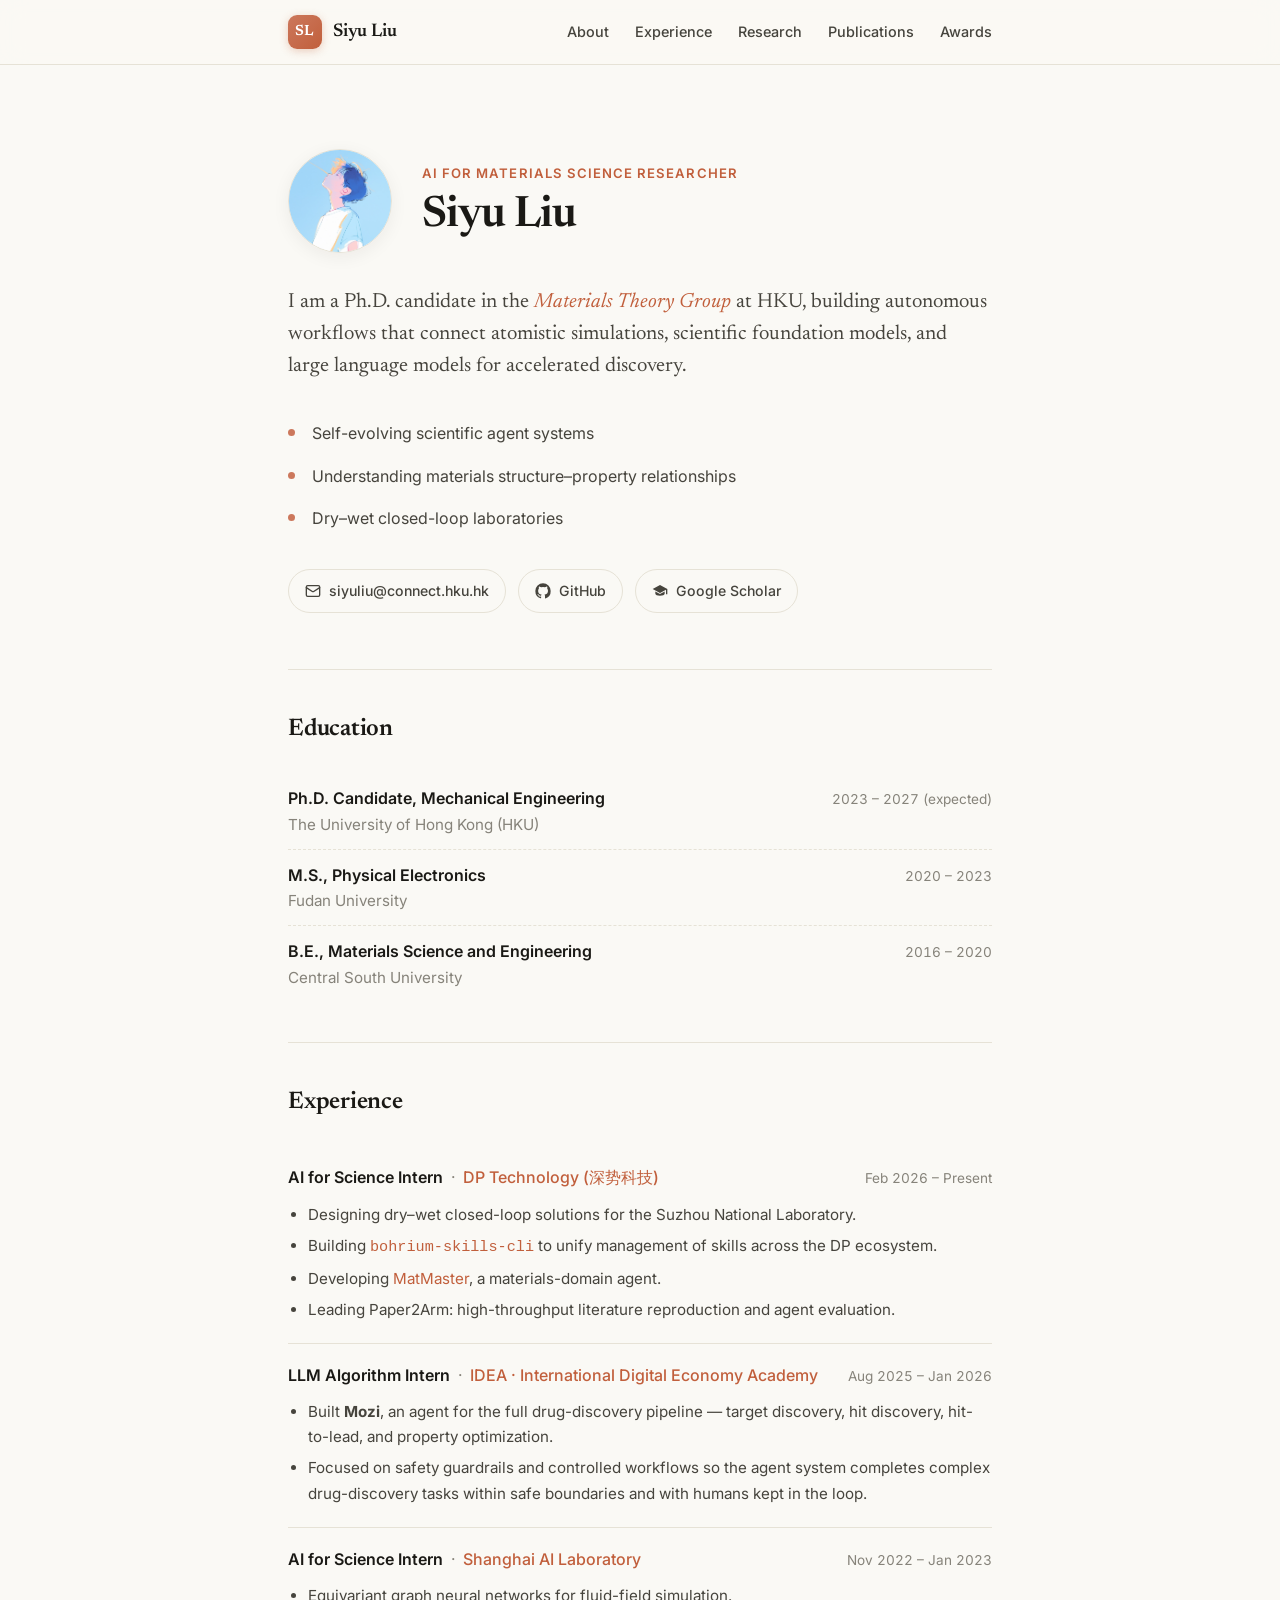
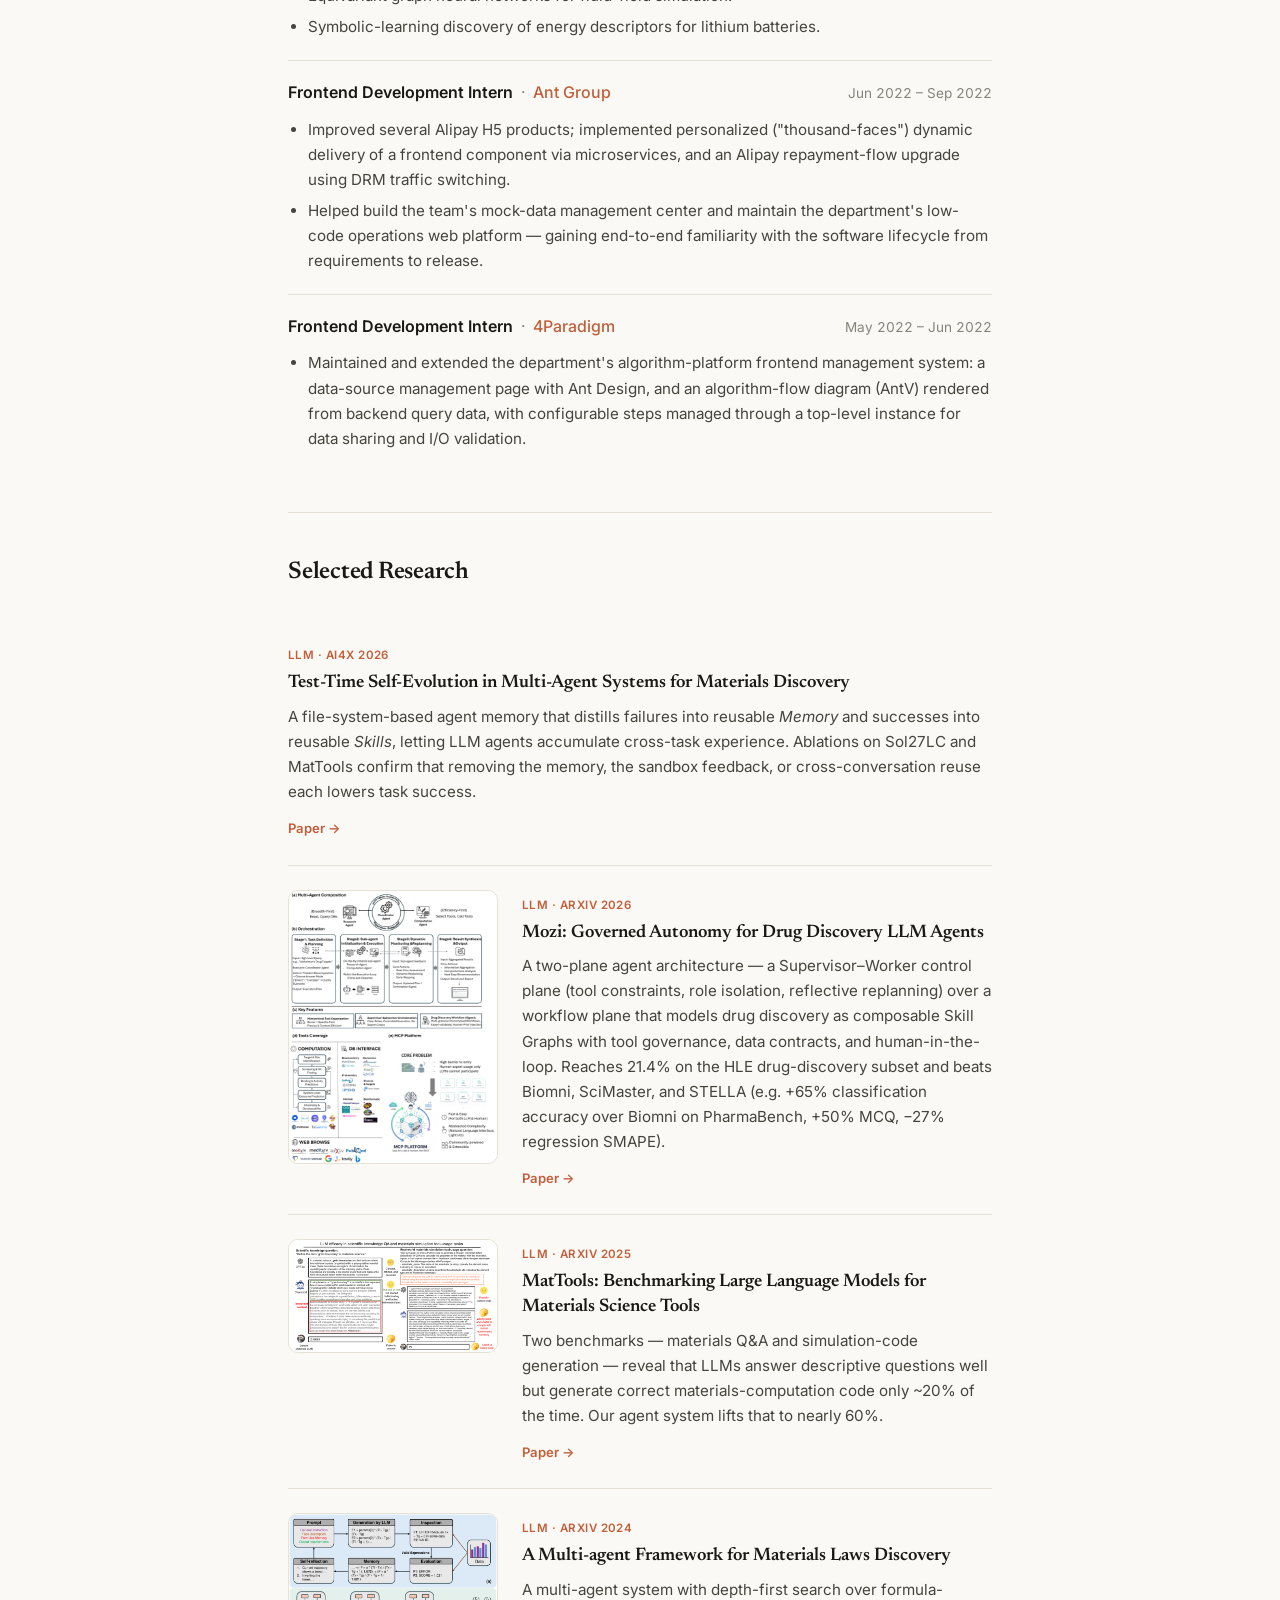
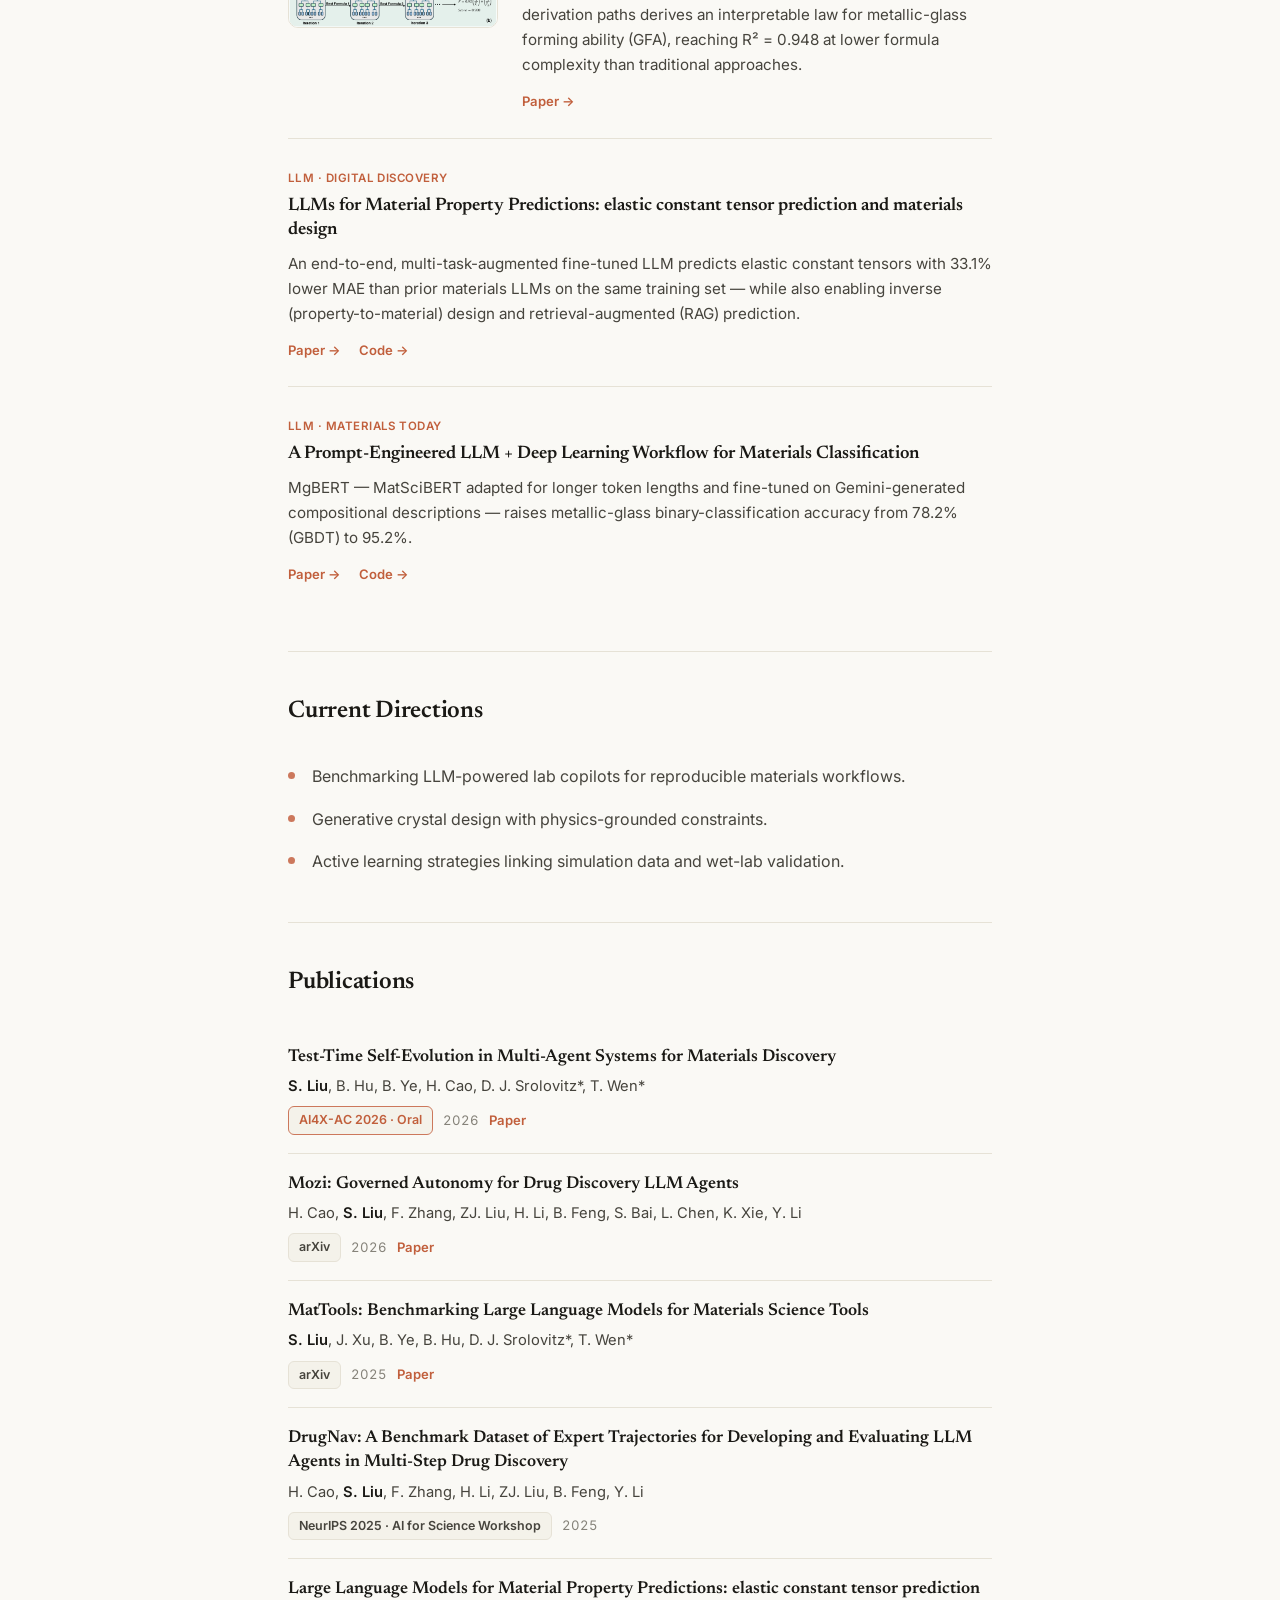
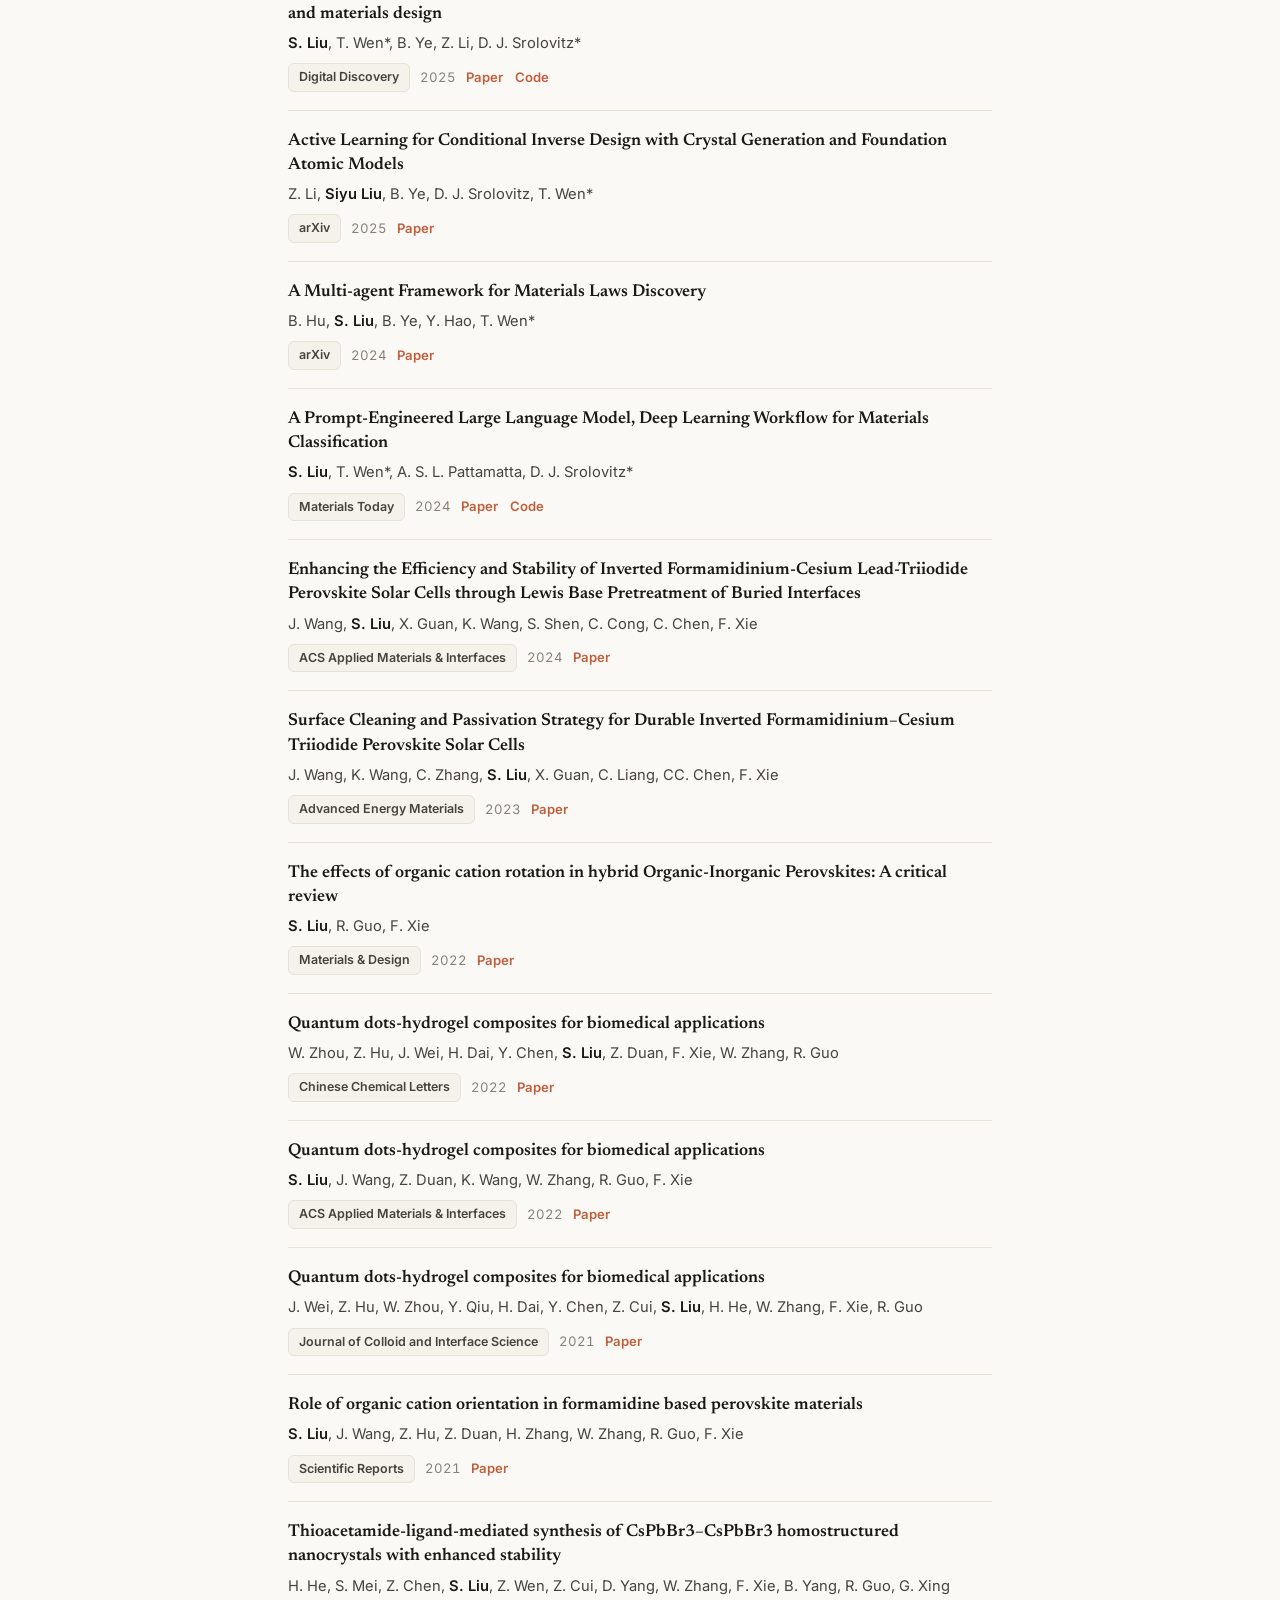
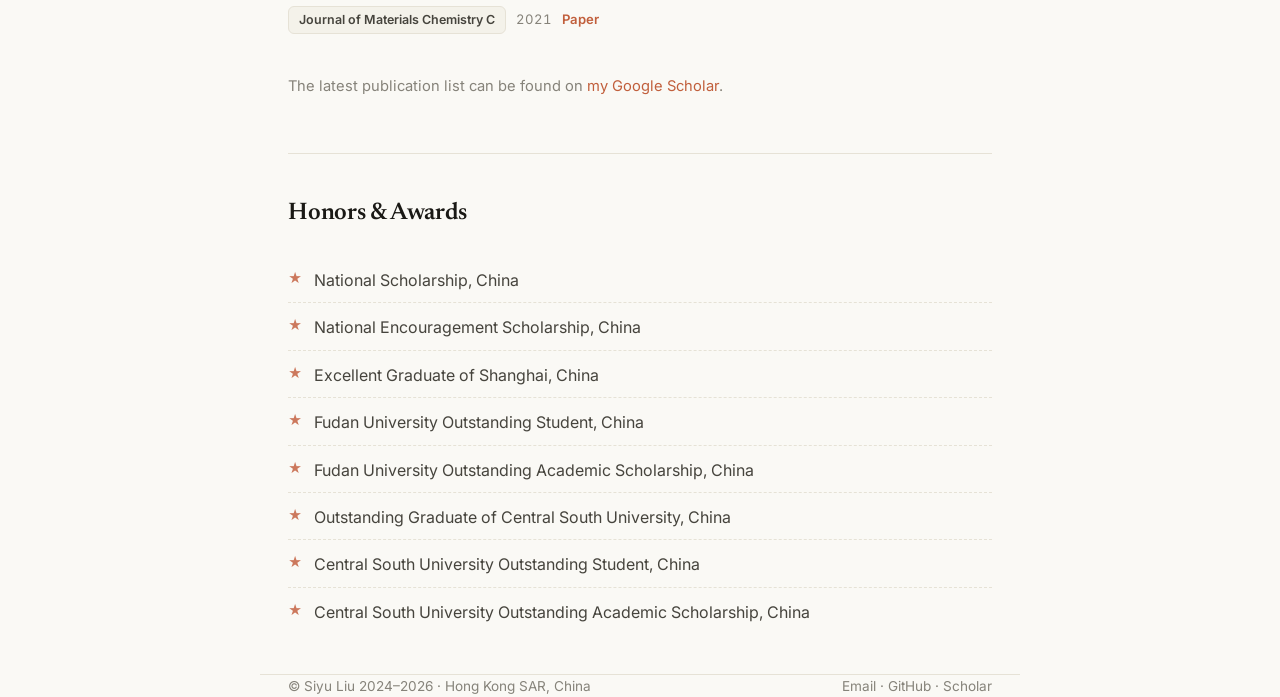
==== index.html @ d0e9bb4a "Replace nav wordmark with SL monogram logo Co-Authored-By: Claude Opus 4.8 <noreply@anthropic.com>" ====
<!DOCTYPE html>
<html lang="en">
<head>
  <meta charset="UTF-8" />
  <meta name="viewport" content="width=device-width, initial-scale=1.0" />
  <title>Siyu Liu · Computational Materials Science</title>
  <meta name="description" content="Siyu Liu — Ph.D. candidate in the Materials Theory Group at HKU, building autonomous workflows that connect atomistic simulations, scientific foundation models, and large language models for accelerated materials discovery." />
  <link rel="icon" href="static/assets/favicon.ico" />
  <link rel="preconnect" href="https://fonts.googleapis.com" />
  <link rel="preconnect" href="https://fonts.gstatic.com" crossorigin />
  <link href="https://fonts.googleapis.com/css2?family=Newsreader:ital,opsz,wght@0,6..72,400;0,6..72,500;0,6..72,600;1,6..72,400&family=Inter:wght@400;500;600&display=swap" rel="stylesheet" />
  <style>
    :root {
      --bg: #faf9f5;
      --surface: #f4f2ea;
      --border: #e6e2d6;
      --ink: #1a1915;
      --ink-soft: #46443d;
      --muted: #86837a;
      --accent: #c15f3c;
      --accent-soft: #cc785c;
      --serif: "Newsreader", Georgia, "Times New Roman", serif;
      --sans: "Inter", -apple-system, BlinkMacSystemFont, "Segoe UI", Roboto, sans-serif;
    }

    * { box-sizing: border-box; }

    html { scroll-behavior: smooth; }

    body {
      margin: 0;
      background: var(--bg);
      color: var(--ink);
      font-family: var(--sans);
      font-size: 16px;
      line-height: 1.65;
      -webkit-font-smoothing: antialiased;
      text-rendering: optimizeLegibility;
    }

    a { color: var(--accent); text-decoration: none; }
    a:hover { color: var(--accent-soft); }

    .wrap { max-width: 760px; margin: 0 auto; padding: 0 28px; }

    /* ---------- Nav ---------- */
    header.nav {
      position: sticky;
      top: 0;
      z-index: 20;
      background: rgba(250, 249, 245, 0.82);
      backdrop-filter: saturate(180%) blur(12px);
      border-bottom: 1px solid var(--border);
    }
    .nav-inner {
      max-width: 760px;
      margin: 0 auto;
      padding: 15px 28px;
      display: flex;
      align-items: center;
      justify-content: space-between;
    }
    .brand {
      display: inline-flex;
      align-items: center;
      gap: 11px;
      font-family: var(--serif);
      font-size: 1.15rem;
      font-weight: 600;
      letter-spacing: -0.01em;
      color: var(--ink);
    }
    .brand-mark {
      display: inline-flex;
      align-items: center;
      justify-content: center;
      width: 34px;
      height: 34px;
      border-radius: 9px;
      background: linear-gradient(135deg, var(--accent-soft), var(--accent));
      color: #fff;
      font-size: 0.92rem;
      font-weight: 600;
      letter-spacing: 0.03em;
      box-shadow: 0 2px 9px rgba(193, 95, 60, 0.30);
      transition: transform 0.18s ease, box-shadow 0.18s ease;
    }
    .brand:hover { color: var(--ink); }
    .brand:hover .brand-mark {
      transform: translateY(-1px) rotate(-3deg);
      box-shadow: 0 4px 14px rgba(193, 95, 60, 0.38);
    }
    .brand-name { transition: color 0.15s ease; }
    .brand:hover .brand-name { color: var(--accent); }
    .nav-links { display: flex; gap: 26px; }
    .nav-links a {
      color: var(--ink-soft);
      font-size: 0.9rem;
      font-weight: 500;
      transition: color 0.15s ease;
    }
    .nav-links a:hover { color: var(--accent); }

    /* ---------- Hero ---------- */
    .hero { padding: 84px 0 56px; }
    .hero-top {
      display: flex;
      align-items: center;
      gap: 30px;
      margin-bottom: 34px;
    }
    .avatar {
      width: 104px;
      height: 104px;
      border-radius: 50%;
      object-fit: cover;
      flex-shrink: 0;
      border: 1px solid var(--border);
      box-shadow: 0 4px 18px rgba(26, 25, 21, 0.06);
    }
    .eyebrow {
      color: var(--accent);
      font-size: 0.82rem;
      font-weight: 600;
      letter-spacing: 0.08em;
      text-transform: uppercase;
      margin: 0 0 8px;
    }
    .hero h1 {
      font-family: var(--serif);
      font-weight: 600;
      font-size: 2.7rem;
      line-height: 1.08;
      letter-spacing: -0.02em;
      margin: 0;
      color: var(--ink);
    }
    .lede {
      font-family: var(--serif);
      font-size: 1.28rem;
      line-height: 1.55;
      color: var(--ink-soft);
      margin: 0 0 30px;
    }
    .lede em { color: var(--accent); font-style: italic; }

    .links { display: flex; flex-wrap: wrap; gap: 12px; }
    .pill {
      display: inline-flex;
      align-items: center;
      gap: 8px;
      padding: 9px 16px;
      border: 1px solid var(--border);
      border-radius: 999px;
      background: var(--bg);
      color: var(--ink-soft);
      font-size: 0.88rem;
      font-weight: 500;
      transition: all 0.15s ease;
    }
    .pill:hover {
      border-color: var(--accent-soft);
      color: var(--accent);
      background: var(--surface);
    }
    .pill svg { width: 16px; height: 16px; }

    /* ---------- Sections ---------- */
    section { padding: 40px 0; border-top: 1px solid var(--border); }
    .section-title {
      font-family: var(--serif);
      font-size: 1.5rem;
      font-weight: 600;
      letter-spacing: -0.01em;
      margin: 0 0 24px;
      color: var(--ink);
    }

    /* Education */
    .edu-item {
      display: flex;
      justify-content: space-between;
      align-items: baseline;
      gap: 18px;
      padding: 12px 0;
    }
    .edu-item + .edu-item { border-top: 1px dashed var(--border); }
    .edu-degree { font-weight: 600; color: var(--ink); }
    .edu-detail { color: var(--muted); font-size: 0.95rem; }
    .edu-year {
      color: var(--muted);
      font-size: 0.85rem;
      font-variant-numeric: tabular-nums;
      white-space: nowrap;
    }

    /* Research list */
    .research-list { list-style: none; margin: 0; padding: 0; }
    .research-list li {
      position: relative;
      padding: 8px 0 8px 24px;
      color: var(--ink-soft);
    }
    .research-list li::before {
      content: "";
      position: absolute;
      left: 0;
      top: 17px;
      width: 7px;
      height: 7px;
      border-radius: 50%;
      background: var(--accent-soft);
    }

    /* Experience */
    .exp-item { padding: 18px 0; }
    .exp-item + .exp-item { border-top: 1px solid var(--border); }
    .exp-head {
      display: flex;
      justify-content: space-between;
      align-items: baseline;
      gap: 16px;
      margin-bottom: 8px;
    }
    .exp-role { font-weight: 600; color: var(--ink); }
    .exp-org { color: var(--accent); font-weight: 500; }
    .exp-org::before { content: "·"; margin: 0 8px; color: var(--muted); font-weight: 400; }
    .exp-year {
      color: var(--muted);
      font-size: 0.85rem;
      white-space: nowrap;
      font-variant-numeric: tabular-nums;
    }
    .exp-points { margin: 0; padding-left: 20px; color: var(--ink-soft); font-size: 0.95rem; }
    .exp-points li { padding: 3px 0; }

    /* Selected Research (highlight cards) */
    .hl { display: flex; gap: 24px; padding: 24px 0; align-items: flex-start; }
    .hl + .hl { border-top: 1px solid var(--border); }
    .hl-fig {
      flex: 0 0 210px;
      display: block;
      border: 1px solid var(--border);
      border-radius: 10px;
      overflow: hidden;
      background: #fff;
      transition: border-color 0.15s ease, box-shadow 0.15s ease;
    }
    .hl-fig:hover { border-color: var(--accent-soft); box-shadow: 0 6px 20px rgba(26,25,21,0.08); }
    .hl-fig img { width: 100%; display: block; }
    .hl-body { flex: 1; min-width: 0; }
    .hl-tag {
      display: inline-block;
      font-size: 0.72rem;
      font-weight: 600;
      letter-spacing: 0.04em;
      text-transform: uppercase;
      color: var(--accent);
      margin-bottom: 6px;
    }
    .hl-title {
      font-family: var(--serif);
      font-size: 1.14rem;
      font-weight: 600;
      line-height: 1.35;
      color: var(--ink);
      margin: 0 0 8px;
    }
    .hl-summary { margin: 0 0 10px; color: var(--ink-soft); font-size: 0.95rem; }
    .hl-links a { font-size: 0.82rem; font-weight: 600; margin-right: 14px; }

    /* Publications */
    .pub { padding: 18px 0; }
    .pub + .pub { border-top: 1px solid var(--border); }
    .pub-title {
      font-family: var(--serif);
      font-size: 1.08rem;
      font-weight: 600;
      line-height: 1.4;
      color: var(--ink);
      margin: 0 0 5px;
    }
    .pub-authors { font-size: 0.92rem; color: var(--ink-soft); margin: 0 0 8px; }
    .pub-authors .me { color: var(--ink); font-weight: 600; }
    .pub-meta { display: flex; flex-wrap: wrap; align-items: center; gap: 10px; }
    .venue {
      display: inline-block;
      padding: 3px 10px;
      border-radius: 6px;
      background: var(--surface);
      border: 1px solid var(--border);
      font-size: 0.78rem;
      font-weight: 600;
      color: var(--ink-soft);
    }
    .venue.oral { color: var(--accent); border-color: var(--accent-soft); }
    .pub-year { color: var(--muted); font-size: 0.82rem; font-variant-numeric: tabular-nums; }
    .pub-links { display: inline-flex; gap: 12px; }
    .pub-links a { font-size: 0.82rem; font-weight: 600; }

    /* Awards */
    .awards { list-style: none; margin: 0; padding: 0; display: grid; gap: 2px; }
    .awards li {
      position: relative;
      padding: 9px 0 9px 26px;
      color: var(--ink-soft);
      border-bottom: 1px dashed var(--border);
    }
    .awards li:last-child { border-bottom: none; }
    .awards li::before {
      content: "★";
      position: absolute;
      left: 0;
      top: 9px;
      color: var(--accent-soft);
      font-size: 0.85rem;
    }

    /* Footer */
    footer {
      border-top: 1px solid var(--border);
      padding: 32px 0 48px;
      color: var(--muted);
      font-size: 0.85rem;
      display: flex;
      flex-wrap: wrap;
      gap: 10px 18px;
      justify-content: space-between;
      align-items: center;
    }
    footer a { color: var(--muted); }
    footer a:hover { color: var(--accent); }

    @media (max-width: 560px) {
      .nav-links { gap: 15px; }
      .nav-links a:nth-child(n+4) { display: none; }
      .hero { padding: 56px 0 40px; }
      .hero-top { flex-direction: column; align-items: flex-start; gap: 20px; }
      .hero h1 { font-size: 2.1rem; }
      .lede { font-size: 1.12rem; }
      .edu-item { flex-direction: column; gap: 2px; }
      .exp-head { flex-direction: column; gap: 2px; }
      .exp-org::before { display: none; }
      .exp-org { margin-left: 0; }
      .hl { flex-direction: column; gap: 16px; }
      .hl-fig { flex-basis: auto; width: 100%; }
    }
  </style>
</head>
<body>
  <header class="nav">
    <div class="nav-inner">
      <a class="brand" href="#about" aria-label="Siyu Liu — home">
        <span class="brand-mark">SL</span>
        <span class="brand-name">Siyu Liu</span>
      </a>
      <nav class="nav-links">
        <a href="#about">About</a>
        <a href="#experience">Experience</a>
        <a href="#research">Research</a>
        <a href="#publications">Publications</a>
        <a href="#awards">Awards</a>
      </nav>
    </div>
  </header>

  <main class="wrap">
    <!-- Hero -->
    <section class="hero" id="about" style="border-top:none;">
      <div class="hero-top">
        <img class="avatar" src="static/assets/img/photo.jpeg" alt="Siyu Liu" />
        <div>
          <p class="eyebrow">AI for Materials Science Researcher</p>
          <h1>Siyu&nbsp;Liu</h1>
        </div>
      </div>
      <p class="lede">
        I am a Ph.D. candidate in the <em>Materials Theory Group</em> at HKU, building
        autonomous workflows that connect atomistic simulations, scientific foundation
        models, and large language models for accelerated discovery.
      </p>
      <ul class="research-list" style="margin: 0 0 30px;">
        <li>Self-evolving scientific agent systems</li>
        <li>Understanding materials structure–property relationships</li>
        <li>Dry–wet closed-loop laboratories</li>
      </ul>
      <div class="links">
        <a class="pill js-email" href="#" data-user="siyuliu" data-domain="connect.hku.hk">
          <svg viewBox="0 0 24 24" fill="none" stroke="currentColor" stroke-width="2" stroke-linecap="round" stroke-linejoin="round"><rect x="2" y="4" width="20" height="16" rx="2"/><path d="m22 7-8.97 5.7a1.94 1.94 0 0 1-2.06 0L2 7"/></svg>
          <span class="email-text">siyuliu <span aria-hidden="true">[at]</span> connect.hku.hk</span>
        </a>
        <a class="pill" href="https://github.com/Grenzlinie" target="_blank" rel="noopener">
          <svg viewBox="0 0 24 24" fill="currentColor"><path d="M12 .5A11.5 11.5 0 0 0 .5 12a11.5 11.5 0 0 0 7.86 10.92c.58.1.79-.25.79-.56v-2c-3.2.7-3.88-1.37-3.88-1.37-.53-1.34-1.3-1.7-1.3-1.7-1.06-.72.08-.7.08-.7 1.17.08 1.79 1.2 1.79 1.2 1.04 1.79 2.73 1.27 3.4.97.1-.76.41-1.28.74-1.57-2.56-.29-5.26-1.28-5.26-5.7 0-1.26.45-2.29 1.19-3.1-.12-.29-.52-1.46.11-3.05 0 0 .97-.31 3.18 1.18a11 11 0 0 1 5.8 0c2.2-1.49 3.17-1.18 3.17-1.18.63 1.59.23 2.76.11 3.05.74.81 1.19 1.84 1.19 3.1 0 4.43-2.7 5.4-5.28 5.69.42.36.8 1.08.8 2.18v3.24c0 .31.21.67.8.56A11.5 11.5 0 0 0 23.5 12 11.5 11.5 0 0 0 12 .5Z"/></svg>
          GitHub
        </a>
        <a class="pill" href="https://scholar.google.com/citations?hl=zh-CN&user=cCE-lrEAAAAJ&view_op=list_works&sortby=pubdate" target="_blank" rel="noopener">
          <svg viewBox="0 0 24 24" fill="currentColor"><path d="M12 3 1 9l11 6 9-4.91V17h2V9L12 3Zm0 13.5L5 12.7v3.3c0 1.66 3.13 3 7 3s7-1.34 7-3v-3.3l-7 3.8Z"/></svg>
          Google Scholar
        </a>
      </div>
    </section>

    <!-- Education -->
    <section id="education">
      <h2 class="section-title">Education</h2>
      <div class="edu-item">
        <div>
          <div class="edu-degree">Ph.D. Candidate, Mechanical Engineering</div>
          <div class="edu-detail">The University of Hong Kong (HKU)</div>
        </div>
        <div class="edu-year">2023 – 2027 (expected)</div>
      </div>
      <div class="edu-item">
        <div>
          <div class="edu-degree">M.S., Physical Electronics</div>
          <div class="edu-detail">Fudan University</div>
        </div>
        <div class="edu-year">2020 – 2023</div>
      </div>
      <div class="edu-item">
        <div>
          <div class="edu-degree">B.E., Materials Science and Engineering</div>
          <div class="edu-detail">Central South University</div>
        </div>
        <div class="edu-year">2016 – 2020</div>
      </div>
    </section>

    <!-- Experience -->
    <section id="experience">
      <h2 class="section-title">Experience</h2>

      <div class="exp-item">
        <div class="exp-head">
          <div><span class="exp-role">AI for Science Intern</span><span class="exp-org">DP Technology (深势科技)</span></div>
          <span class="exp-year">Feb 2026 – Present</span>
        </div>
        <ul class="exp-points">
          <li>Designing dry–wet closed-loop solutions for the Suzhou National Laboratory.</li>
          <li>Building <a href="https://github.com/dptech-corp/bohrium-skills" target="_blank" rel="noopener"><code>bohrium-skills-cli</code></a> to unify management of skills across the DP ecosystem.</li>
          <li>Developing <a href="https://matmaster.bohrium.com/" target="_blank" rel="noopener">MatMaster</a>, a materials-domain agent.</li>
          <li>Leading Paper2Arm: high-throughput literature reproduction and agent evaluation.</li>
        </ul>
      </div>

      <div class="exp-item">
        <div class="exp-head">
          <div><span class="exp-role">LLM Algorithm Intern</span><span class="exp-org">IDEA · International Digital Economy Academy</span></div>
          <span class="exp-year">Aug 2025 – Jan 2026</span>
        </div>
        <ul class="exp-points">
          <li>Built <strong>Mozi</strong>, an agent for the full drug-discovery pipeline — target discovery, hit discovery, hit-to-lead, and property optimization.</li>
          <li>Focused on safety guardrails and controlled workflows so the agent system completes complex drug-discovery tasks within safe boundaries and with humans kept in the loop.</li>
        </ul>
      </div>

      <div class="exp-item">
        <div class="exp-head">
          <div><span class="exp-role">AI for Science Intern</span><span class="exp-org">Shanghai AI Laboratory</span></div>
          <span class="exp-year">Nov 2022 – Jan 2023</span>
        </div>
        <ul class="exp-points">
          <li>Equivariant graph neural networks for fluid-field simulation.</li>
          <li>Symbolic-learning discovery of energy descriptors for lithium batteries.</li>
        </ul>
      </div>

      <div class="exp-item">
        <div class="exp-head">
          <div><span class="exp-role">Frontend Development Intern</span><span class="exp-org">Ant Group</span></div>
          <span class="exp-year">Jun 2022 – Sep 2022</span>
        </div>
        <ul class="exp-points">
          <li>Improved several Alipay H5 products; implemented personalized ("thousand-faces") dynamic delivery of a frontend component via microservices, and an Alipay repayment-flow upgrade using DRM traffic switching.</li>
          <li>Helped build the team's mock-data management center and maintain the department's low-code operations web platform — gaining end-to-end familiarity with the software lifecycle from requirements to release.</li>
        </ul>
      </div>

      <div class="exp-item">
        <div class="exp-head">
          <div><span class="exp-role">Frontend Development Intern</span><span class="exp-org">4Paradigm</span></div>
          <span class="exp-year">May 2022 – Jun 2022</span>
        </div>
        <ul class="exp-points">
          <li>Maintained and extended the department's algorithm-platform frontend management system: a data-source management page with Ant Design, and an algorithm-flow diagram (AntV) rendered from backend query data, with configurable steps managed through a top-level instance for data sharing and I/O validation.</li>
        </ul>
      </div>
    </section>

    <!-- Selected Research -->
    <section id="research">
      <h2 class="section-title">Selected Research</h2>

      <article class="hl">
        <div class="hl-body">
          <span class="hl-tag">LLM · AI4X 2026</span>
          <h3 class="hl-title">Test-Time Self-Evolution in Multi-Agent Systems for Materials Discovery</h3>
          <p class="hl-summary">A file-system-based agent memory that distills failures into reusable <em>Memory</em> and successes into reusable <em>Skills</em>, letting LLM agents accumulate cross-task experience. Ablations on Sol27LC and MatTools confirm that removing the memory, the sandbox feedback, or cross-conversation reuse each lowers task success.</p>
          <div class="hl-links"><a href="https://openreview.net/forum?id=qqT5zb5dnq" target="_blank" rel="noopener">Paper →</a></div>
        </div>
      </article>

      <article class="hl">
        <a class="hl-fig" href="https://arxiv.org/abs/2603.03655" target="_blank" rel="noopener">
          <img src="static/assets/img/papers/mozi.png" alt="Mozi architecture figure" loading="lazy" />
        </a>
        <div class="hl-body">
          <span class="hl-tag">LLM · arXiv 2026</span>
          <h3 class="hl-title">Mozi: Governed Autonomy for Drug Discovery LLM Agents</h3>
          <p class="hl-summary">A two-plane agent architecture — a Supervisor–Worker control plane (tool constraints, role isolation, reflective replanning) over a workflow plane that models drug discovery as composable Skill Graphs with tool governance, data contracts, and human-in-the-loop. Reaches 21.4% on the HLE drug-discovery subset and beats Biomni, SciMaster, and STELLA (e.g. +65% classification accuracy over Biomni on PharmaBench, +50% MCQ, −27% regression SMAPE).</p>
          <div class="hl-links"><a href="https://arxiv.org/abs/2603.03655" target="_blank" rel="noopener">Paper →</a></div>
        </div>
      </article>

      <article class="hl">
        <a class="hl-fig" href="https://arxiv.org/abs/2505.10852v1" target="_blank" rel="noopener">
          <img src="static/assets/img/papers/mattools.png" alt="MatTools benchmark overview figure" loading="lazy" />
        </a>
        <div class="hl-body">
          <span class="hl-tag">LLM · arXiv 2025</span>
          <h3 class="hl-title">MatTools: Benchmarking Large Language Models for Materials Science Tools</h3>
          <p class="hl-summary">Two benchmarks — materials Q&amp;A and simulation-code generation — reveal that LLMs answer descriptive questions well but generate correct materials-computation code only ~20% of the time. Our agent system lifts that to nearly 60%.</p>
          <div class="hl-links"><a href="https://arxiv.org/abs/2505.10852v1" target="_blank" rel="noopener">Paper →</a></div>
        </div>
      </article>

      <article class="hl">
        <a class="hl-fig" href="https://arxiv.org/abs/2411.16416" target="_blank" rel="noopener">
          <img src="static/assets/img/papers/materials-laws.png" alt="Materials Laws Discovery framework figure" loading="lazy" />
        </a>
        <div class="hl-body">
          <span class="hl-tag">LLM · arXiv 2024</span>
          <h3 class="hl-title">A Multi-agent Framework for Materials Laws Discovery</h3>
          <p class="hl-summary">A multi-agent system with depth-first search over formula-derivation paths derives an interpretable law for metallic-glass forming ability (GFA), reaching R² = 0.948 at lower formula complexity than traditional approaches.</p>
          <div class="hl-links"><a href="https://arxiv.org/abs/2411.16416" target="_blank" rel="noopener">Paper →</a></div>
        </div>
      </article>

      <article class="hl">
        <div class="hl-body">
          <span class="hl-tag">LLM · Digital Discovery</span>
          <h3 class="hl-title">LLMs for Material Property Predictions: elastic constant tensor prediction and materials design</h3>
          <p class="hl-summary">An end-to-end, multi-task-augmented fine-tuned LLM predicts elastic constant tensors with 33.1% lower MAE than prior materials LLMs on the same training set — while also enabling inverse (property-to-material) design and retrieval-augmented (RAG) prediction.</p>
          <div class="hl-links">
            <a href="https://pubs.rsc.org/en/content/articlelanding/2025/dd/d5dd00061k" target="_blank" rel="noopener">Paper →</a>
            <a href="https://github.com/Grenzlinie/ElaTBot" target="_blank" rel="noopener">Code →</a>
          </div>
        </div>
      </article>

      <article class="hl">
        <div class="hl-body">
          <span class="hl-tag">LLM · Materials Today</span>
          <h3 class="hl-title">A Prompt-Engineered LLM + Deep Learning Workflow for Materials Classification</h3>
          <p class="hl-summary">MgBERT — MatSciBERT adapted for longer token lengths and fine-tuned on Gemini-generated compositional descriptions — raises metallic-glass binary-classification accuracy from 78.2% (GBDT) to 95.2%.</p>
          <div class="hl-links">
            <a href="https://www.sciencedirect.com/science/article/abs/pii/S1369702124002001" target="_blank" rel="noopener">Paper →</a>
            <a href="https://github.com/Grenzlinie/MgBERT_LLM_Classification_for_Materials_Science" target="_blank" rel="noopener">Code →</a>
          </div>
        </div>
      </article>
    </section>

    <!-- Current Directions -->
    <section id="directions">
      <h2 class="section-title">Current Directions</h2>
      <ul class="research-list">
        <li>Benchmarking LLM-powered lab copilots for reproducible materials workflows.</li>
        <li>Generative crystal design with physics-grounded constraints.</li>
        <li>Active learning strategies linking simulation data and wet-lab validation.</li>
      </ul>
    </section>

    <!-- Publications -->
    <section id="publications">
      <h2 class="section-title">Publications</h2>

      <div class="pub">
        <p class="pub-title">Test-Time Self-Evolution in Multi-Agent Systems for Materials Discovery</p>
        <p class="pub-authors"><span class="me">S. Liu</span>, B. Hu, B. Ye, H. Cao, D. J. Srolovitz*, T. Wen*</p>
        <div class="pub-meta">
          <span class="venue oral">AI4X-AC 2026 · Oral</span>
          <span class="pub-year">2026</span>
          <span class="pub-links"><a href="https://openreview.net/forum?id=qqT5zb5dnq" target="_blank" rel="noopener">Paper</a></span>
        </div>
      </div>

      <div class="pub">
        <p class="pub-title">Mozi: Governed Autonomy for Drug Discovery LLM Agents</p>
        <p class="pub-authors">H. Cao, <span class="me">S. Liu</span>, F. Zhang, ZJ. Liu, H. Li, B. Feng, S. Bai, L. Chen, K. Xie, Y. Li</p>
        <div class="pub-meta">
          <span class="venue">arXiv</span>
          <span class="pub-year">2026</span>
          <span class="pub-links"><a href="https://arxiv.org/abs/2603.03655" target="_blank" rel="noopener">Paper</a></span>
        </div>
      </div>

      <div class="pub">
        <p class="pub-title">MatTools: Benchmarking Large Language Models for Materials Science Tools</p>
        <p class="pub-authors"><span class="me">S. Liu</span>, J. Xu, B. Ye, B. Hu, D. J. Srolovitz*, T. Wen*</p>
        <div class="pub-meta">
          <span class="venue">arXiv</span>
          <span class="pub-year">2025</span>
          <span class="pub-links"><a href="https://arxiv.org/abs/2505.10852v1" target="_blank" rel="noopener">Paper</a></span>
        </div>
      </div>

      <div class="pub">
        <p class="pub-title">DrugNav: A Benchmark Dataset of Expert Trajectories for Developing and Evaluating LLM Agents in Multi-Step Drug Discovery</p>
        <p class="pub-authors">H. Cao, <span class="me">S. Liu</span>, F. Zhang, H. Li, ZJ. Liu, B. Feng, Y. Li</p>
        <div class="pub-meta">
          <span class="venue">NeurIPS 2025 · AI for Science Workshop</span>
          <span class="pub-year">2025</span>
        </div>
      </div>

      <div class="pub">
        <p class="pub-title">Large Language Models for Material Property Predictions: elastic constant tensor prediction and materials design</p>
        <p class="pub-authors"><span class="me">S. Liu</span>, T. Wen*, B. Ye, Z. Li, D. J. Srolovitz*</p>
        <div class="pub-meta">
          <span class="venue">Digital Discovery</span>
          <span class="pub-year">2025</span>
          <span class="pub-links">
            <a href="https://pubs.rsc.org/en/content/articlelanding/2025/dd/d5dd00061k" target="_blank" rel="noopener">Paper</a>
            <a href="https://github.com/Grenzlinie/ElaTBot" target="_blank" rel="noopener">Code</a>
          </span>
        </div>
      </div>

      <div class="pub">
        <p class="pub-title">Active Learning for Conditional Inverse Design with Crystal Generation and Foundation Atomic Models</p>
        <p class="pub-authors">Z. Li, <span class="me">Siyu Liu</span>, B. Ye, D. J. Srolovitz, T. Wen*</p>
        <div class="pub-meta">
          <span class="venue">arXiv</span>
          <span class="pub-year">2025</span>
          <span class="pub-links"><a href="https://arxiv.org/abs/2502.16984" target="_blank" rel="noopener">Paper</a></span>
        </div>
      </div>

      <div class="pub">
        <p class="pub-title">A Multi-agent Framework for Materials Laws Discovery</p>
        <p class="pub-authors">B. Hu, <span class="me">S. Liu</span>, B. Ye, Y. Hao, T. Wen*</p>
        <div class="pub-meta">
          <span class="venue">arXiv</span>
          <span class="pub-year">2024</span>
          <span class="pub-links"><a href="https://arxiv.org/abs/2411.16416" target="_blank" rel="noopener">Paper</a></span>
        </div>
      </div>

      <div class="pub">
        <p class="pub-title">A Prompt-Engineered Large Language Model, Deep Learning Workflow for Materials Classification</p>
        <p class="pub-authors"><span class="me">S. Liu</span>, T. Wen*, A. S. L. Pattamatta, D. J. Srolovitz*</p>
        <div class="pub-meta">
          <span class="venue">Materials Today</span>
          <span class="pub-year">2024</span>
          <span class="pub-links">
            <a href="https://www.sciencedirect.com/science/article/abs/pii/S1369702124002001" target="_blank" rel="noopener">Paper</a>
            <a href="https://github.com/Grenzlinie/MgBERT_LLM_Classification_for_Materials_Science" target="_blank" rel="noopener">Code</a>
          </span>
        </div>
      </div>

      <div class="pub">
        <p class="pub-title">Enhancing the Efficiency and Stability of Inverted Formamidinium-Cesium Lead-Triiodide Perovskite Solar Cells through Lewis Base Pretreatment of Buried Interfaces</p>
        <p class="pub-authors">J. Wang, <span class="me">S. Liu</span>, X. Guan, K. Wang, S. Shen, C. Cong, C. Chen, F. Xie</p>
        <div class="pub-meta">
          <span class="venue">ACS Applied Materials &amp; Interfaces</span>
          <span class="pub-year">2024</span>
          <span class="pub-links"><a href="https://pubs.acs.org/doi/abs/10.1021/acsami.4c04901" target="_blank" rel="noopener">Paper</a></span>
        </div>
      </div>

      <div class="pub">
        <p class="pub-title">Surface Cleaning and Passivation Strategy for Durable Inverted Formamidinium–Cesium Triiodide Perovskite Solar Cells</p>
        <p class="pub-authors">J. Wang, K. Wang, C. Zhang, <span class="me">S. Liu</span>, X. Guan, C. Liang, CC. Chen, F. Xie</p>
        <div class="pub-meta">
          <span class="venue">Advanced Energy Materials</span>
          <span class="pub-year">2023</span>
          <span class="pub-links"><a href="https://onlinelibrary.wiley.com/doi/abs/10.1002/aenm.202302169" target="_blank" rel="noopener">Paper</a></span>
        </div>
      </div>

      <div class="pub">
        <p class="pub-title">The effects of organic cation rotation in hybrid Organic-Inorganic Perovskites: A critical review</p>
        <p class="pub-authors"><span class="me">S. Liu</span>, R. Guo, F. Xie</p>
        <div class="pub-meta">
          <span class="venue">Materials &amp; Design</span>
          <span class="pub-year">2022</span>
          <span class="pub-links"><a href="https://www.sciencedirect.com/science/article/pii/S0264127522005731" target="_blank" rel="noopener">Paper</a></span>
        </div>
      </div>

      <div class="pub">
        <p class="pub-title">Quantum dots-hydrogel composites for biomedical applications</p>
        <p class="pub-authors">W. Zhou, Z. Hu, J. Wei, H. Dai, Y. Chen, <span class="me">S. Liu</span>, Z. Duan, F. Xie, W. Zhang, R. Guo</p>
        <div class="pub-meta">
          <span class="venue">Chinese Chemical Letters</span>
          <span class="pub-year">2022</span>
          <span class="pub-links"><a href="https://www.sciencedirect.com/science/article/pii/S1001841721007397" target="_blank" rel="noopener">Paper</a></span>
        </div>
      </div>

      <div class="pub">
        <p class="pub-title">Quantum dots-hydrogel composites for biomedical applications</p>
        <p class="pub-authors"><span class="me">S. Liu</span>, J. Wang, Z. Duan, K. Wang, W. Zhang, R. Guo, F. Xie</p>
        <div class="pub-meta">
          <span class="venue">ACS Applied Materials &amp; Interfaces</span>
          <span class="pub-year">2022</span>
          <span class="pub-links"><a href="https://pubs.acs.org/doi/abs/10.1021/acsami.1c24003" target="_blank" rel="noopener">Paper</a></span>
        </div>
      </div>

      <div class="pub">
        <p class="pub-title">Quantum dots-hydrogel composites for biomedical applications</p>
        <p class="pub-authors">J. Wei, Z. Hu, W. Zhou, Y. Qiu, H. Dai, Y. Chen, Z. Cui, <span class="me">S. Liu</span>, H. He, W. Zhang, F. Xie, R. Guo</p>
        <div class="pub-meta">
          <span class="venue">Journal of Colloid and Interface Science</span>
          <span class="pub-year">2021</span>
          <span class="pub-links"><a href="https://www.sciencedirect.com/science/article/pii/S002197972100789X" target="_blank" rel="noopener">Paper</a></span>
        </div>
      </div>

      <div class="pub">
        <p class="pub-title">Role of organic cation orientation in formamidine based perovskite materials</p>
        <p class="pub-authors"><span class="me">S. Liu</span>, J. Wang, Z. Hu, Z. Duan, H. Zhang, W. Zhang, R. Guo, F. Xie</p>
        <div class="pub-meta">
          <span class="venue">Scientific Reports</span>
          <span class="pub-year">2021</span>
          <span class="pub-links"><a href="https://www.nature.com/articles/s41598-021-99621-1" target="_blank" rel="noopener">Paper</a></span>
        </div>
      </div>

      <div class="pub">
        <p class="pub-title">Thioacetamide-ligand-mediated synthesis of CsPbBr3–CsPbBr3 homostructured nanocrystals with enhanced stability</p>
        <p class="pub-authors">H. He, S. Mei, Z. Chen, <span class="me">S. Liu</span>, Z. Wen, Z. Cui, D. Yang, W. Zhang, F. Xie, B. Yang, R. Guo, G. Xing</p>
        <div class="pub-meta">
          <span class="venue">Journal of Materials Chemistry C</span>
          <span class="pub-year">2021</span>
          <span class="pub-links"><a href="https://pubs.rsc.org/en/content/articlehtml/2021/tc/d1tc02118d" target="_blank" rel="noopener">Paper</a></span>
        </div>
      </div>

      <p style="margin-top:22px; color:var(--muted); font-size:0.92rem;">
        The latest publication list can be found on
        <a href="https://scholar.google.com/citations?hl=zh-CN&user=cCE-lrEAAAAJ&view_op=list_works&sortby=pubdate" target="_blank" rel="noopener">my Google Scholar</a>.
      </p>
    </section>

    <!-- Awards -->
    <section id="awards">
      <h2 class="section-title">Honors &amp; Awards</h2>
      <ul class="awards">
        <li>National Scholarship, China</li>
        <li>National Encouragement Scholarship, China</li>
        <li>Excellent Graduate of Shanghai, China</li>
        <li>Fudan University Outstanding Student, China</li>
        <li>Fudan University Outstanding Academic Scholarship, China</li>
        <li>Outstanding Graduate of Central South University, China</li>
        <li>Central South University Outstanding Student, China</li>
        <li>Central South University Outstanding Academic Scholarship, China</li>
      </ul>
    </section>
  </main>

  <footer class="wrap">
    <span>&copy; Siyu Liu 2024–2026 · Hong Kong SAR, China</span>
    <span>
      <a class="js-email" href="#" data-user="siyuliu" data-domain="connect.hku.hk">Email</a> ·
      <a href="https://github.com/Grenzlinie" target="_blank" rel="noopener">GitHub</a> ·
      <a href="https://scholar.google.com/citations?hl=zh-CN&user=cCE-lrEAAAAJ&view_op=list_works&sortby=pubdate" target="_blank" rel="noopener">Scholar</a>
    </span>
  </footer>

  <script>
    // Assemble mailto links at runtime so the full address never appears in
    // the static HTML — keeps the link clickable for humans while foiling
    // basic email-harvesting crawlers.
    (function () {
      var at = String.fromCharCode(64);
      document.querySelectorAll('a.js-email').forEach(function (el) {
        var addr = el.dataset.user + at + el.dataset.domain;
        el.href = 'mailto:' + addr;
        var label = el.querySelector('.email-text');
        if (label) { label.textContent = addr; }
      });
    })();
  </script>
</body>
</html>
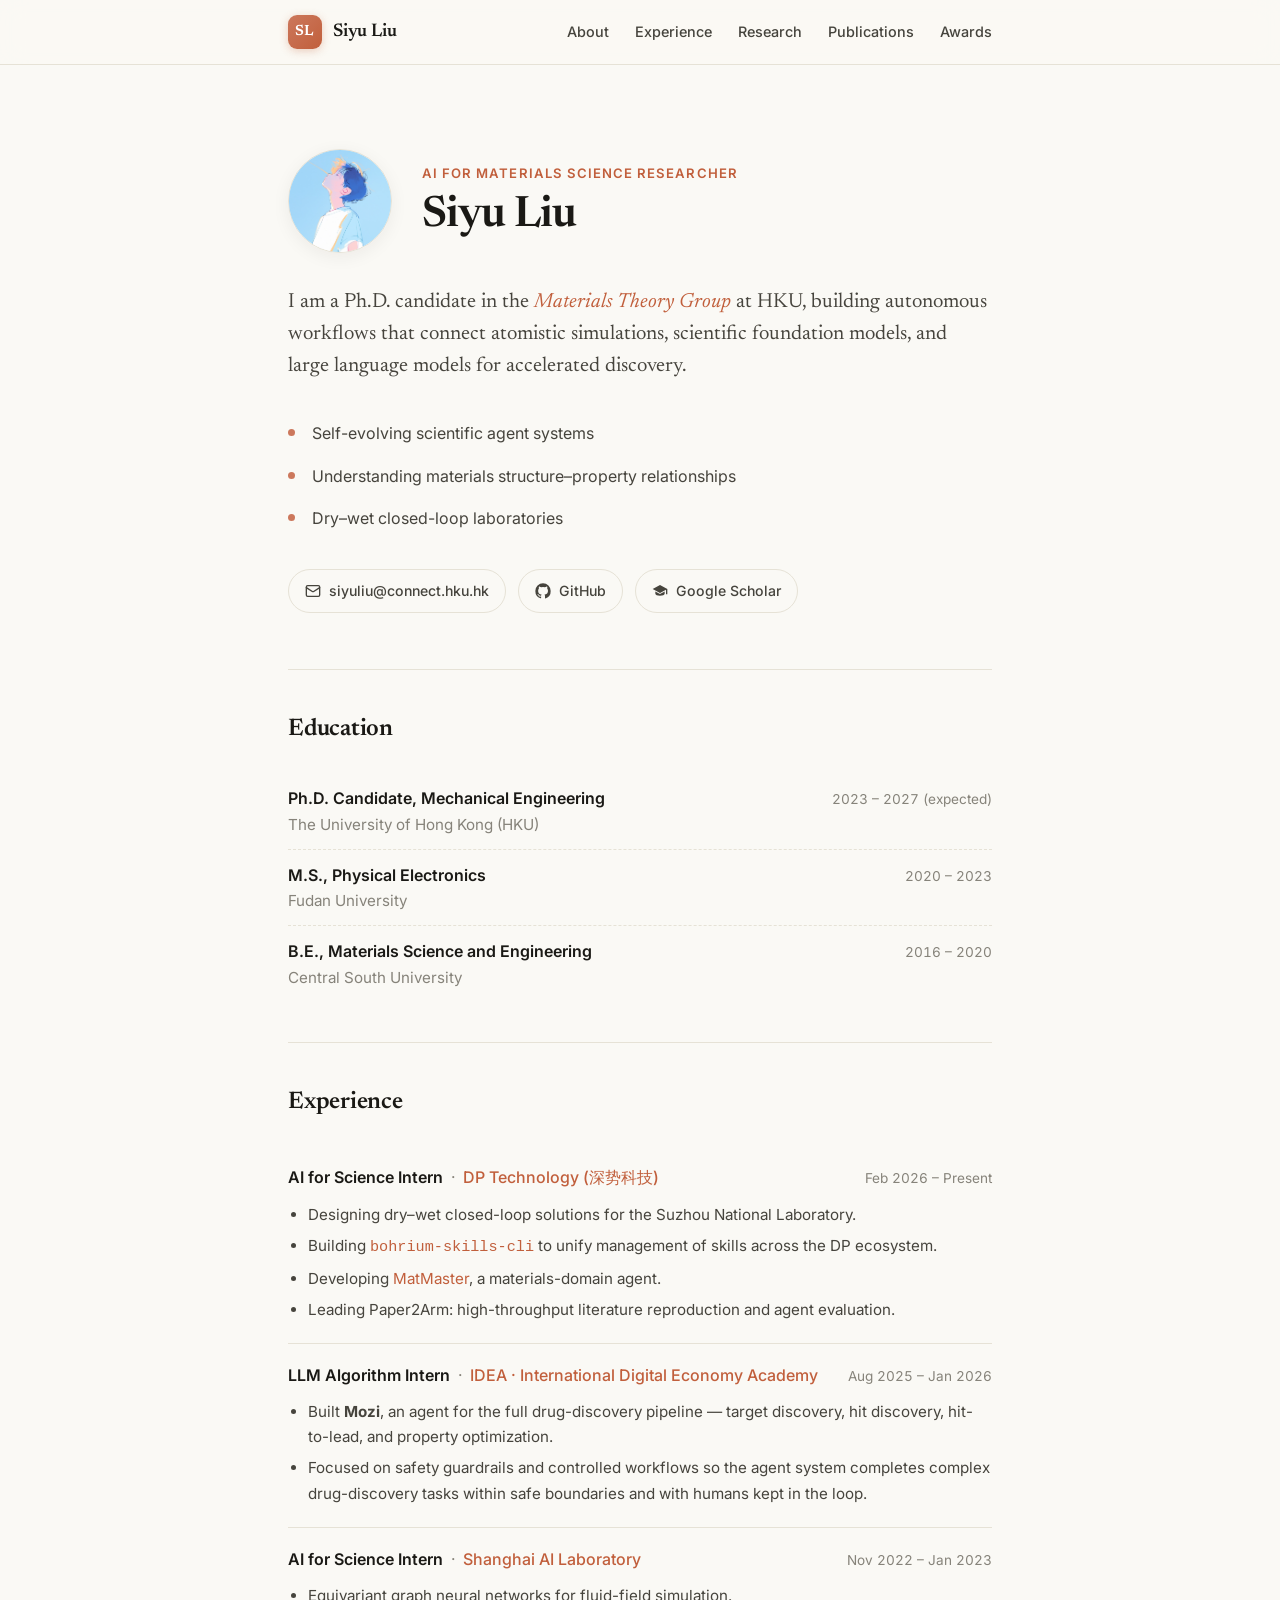
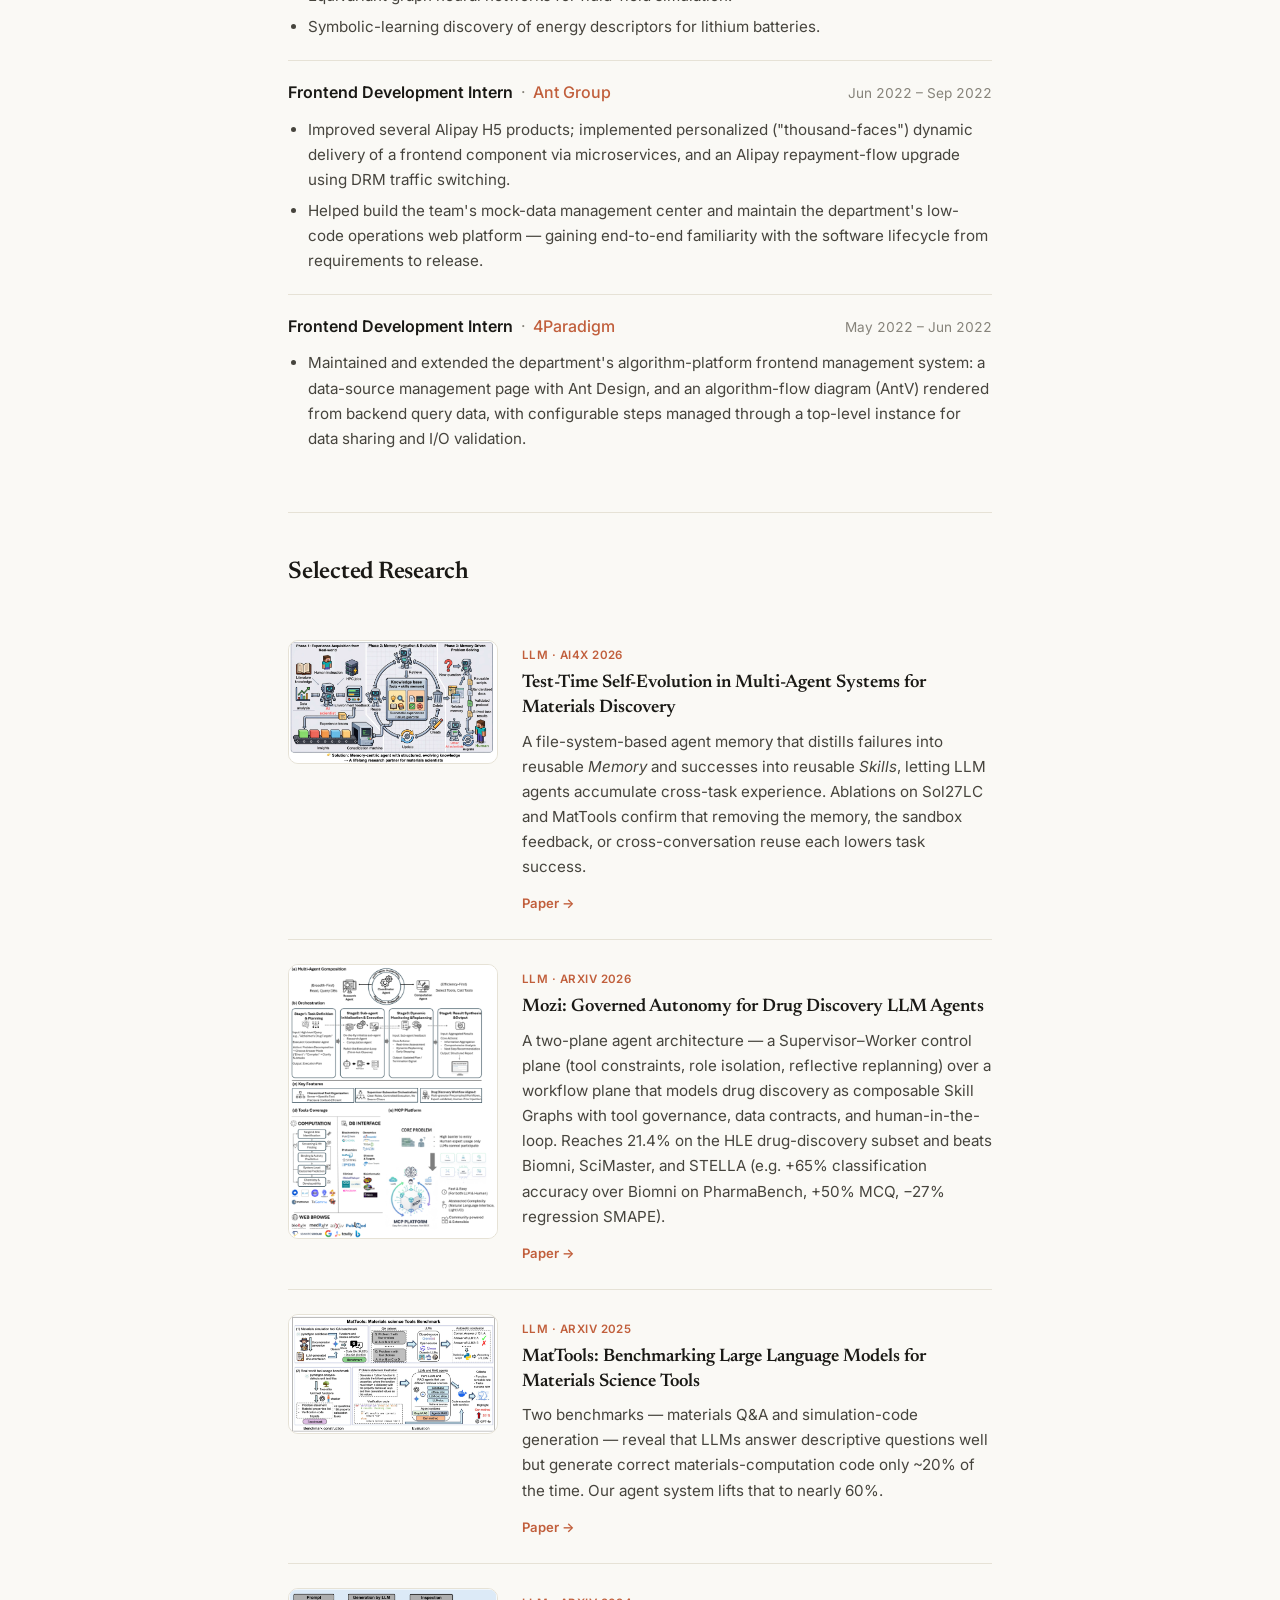
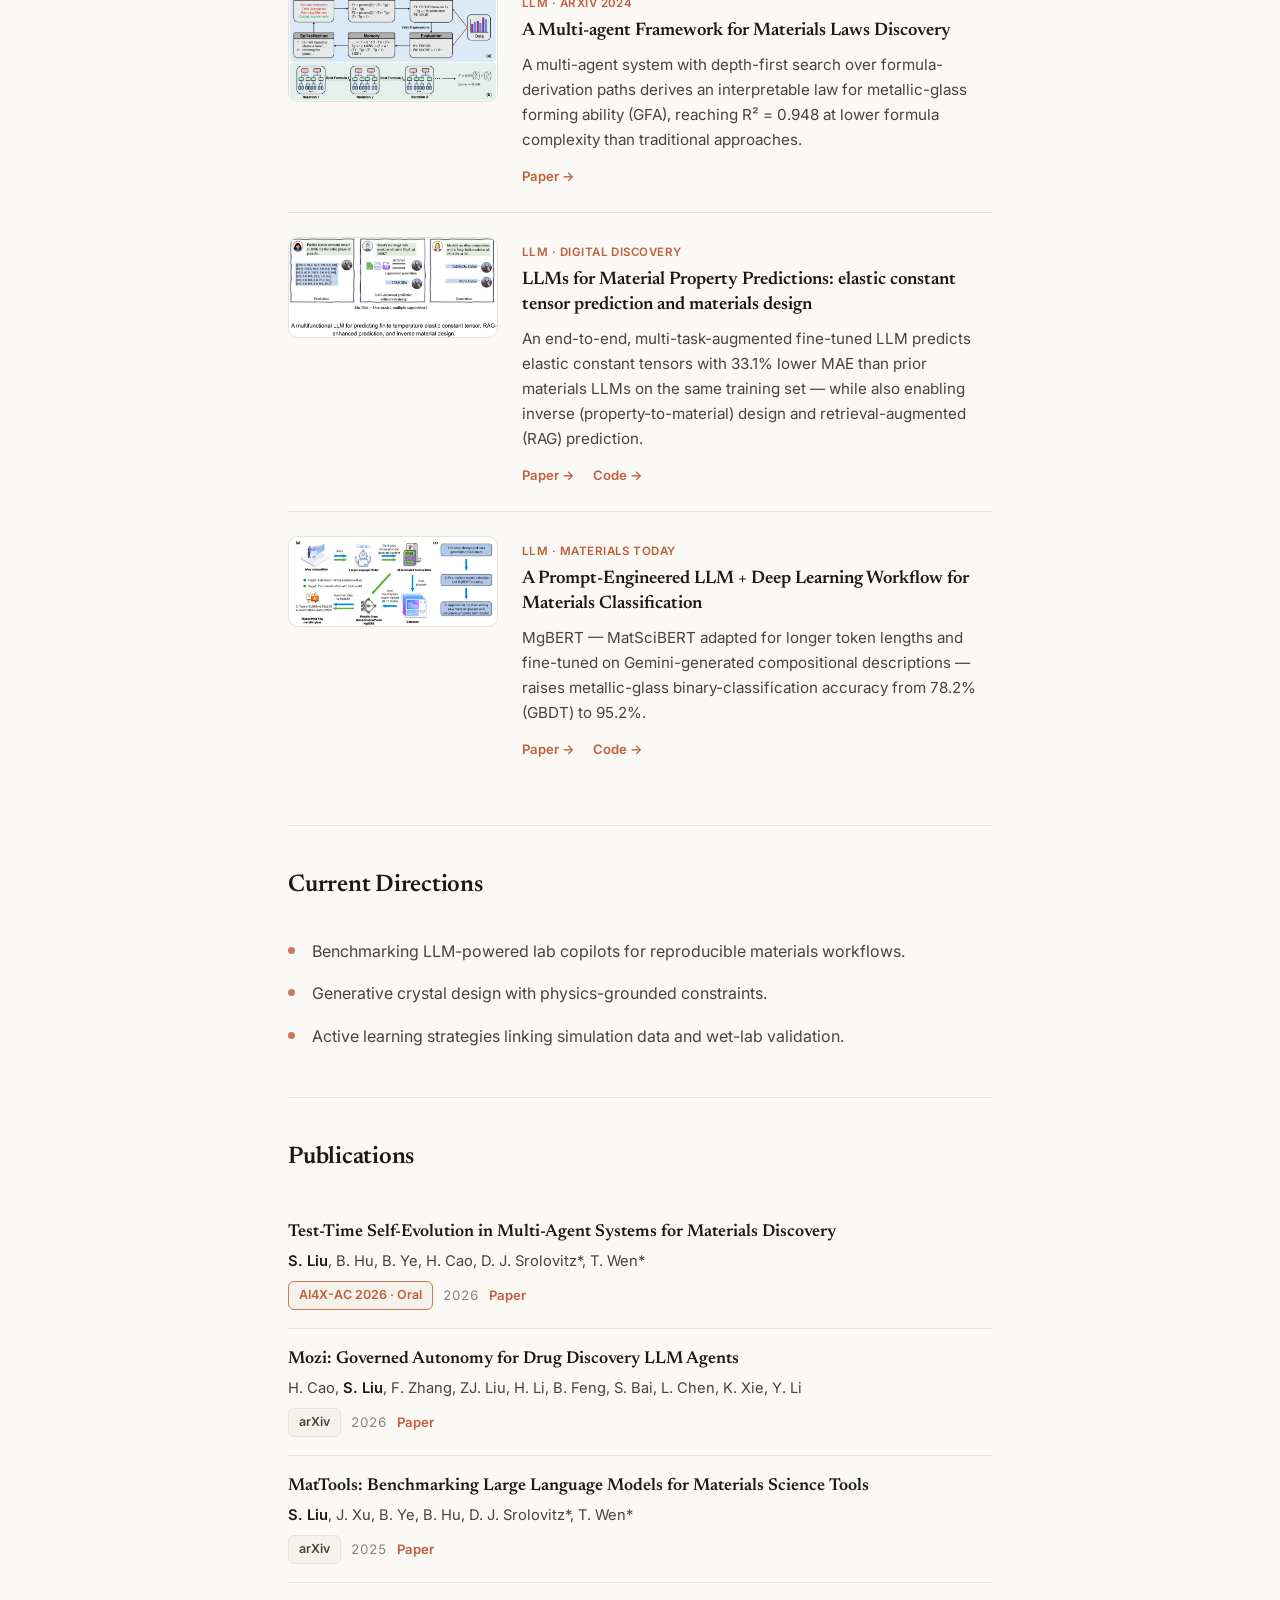
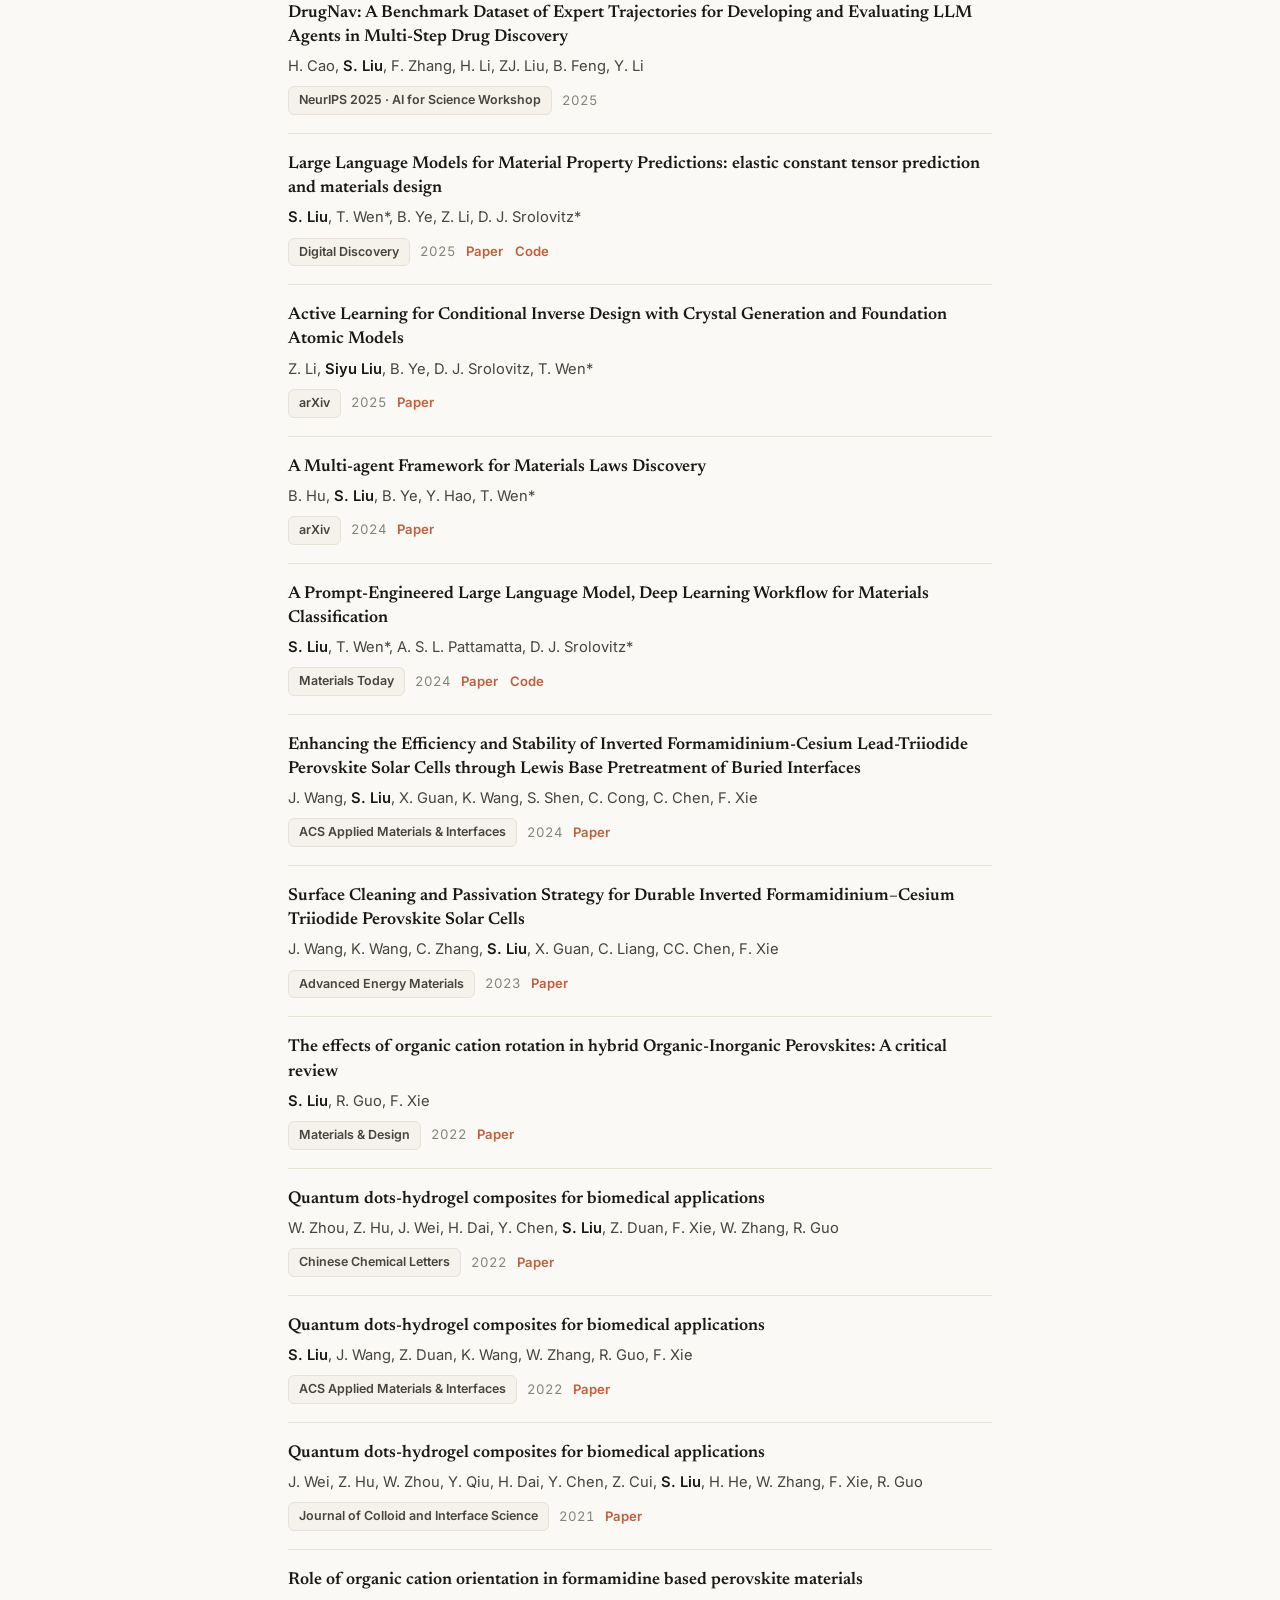
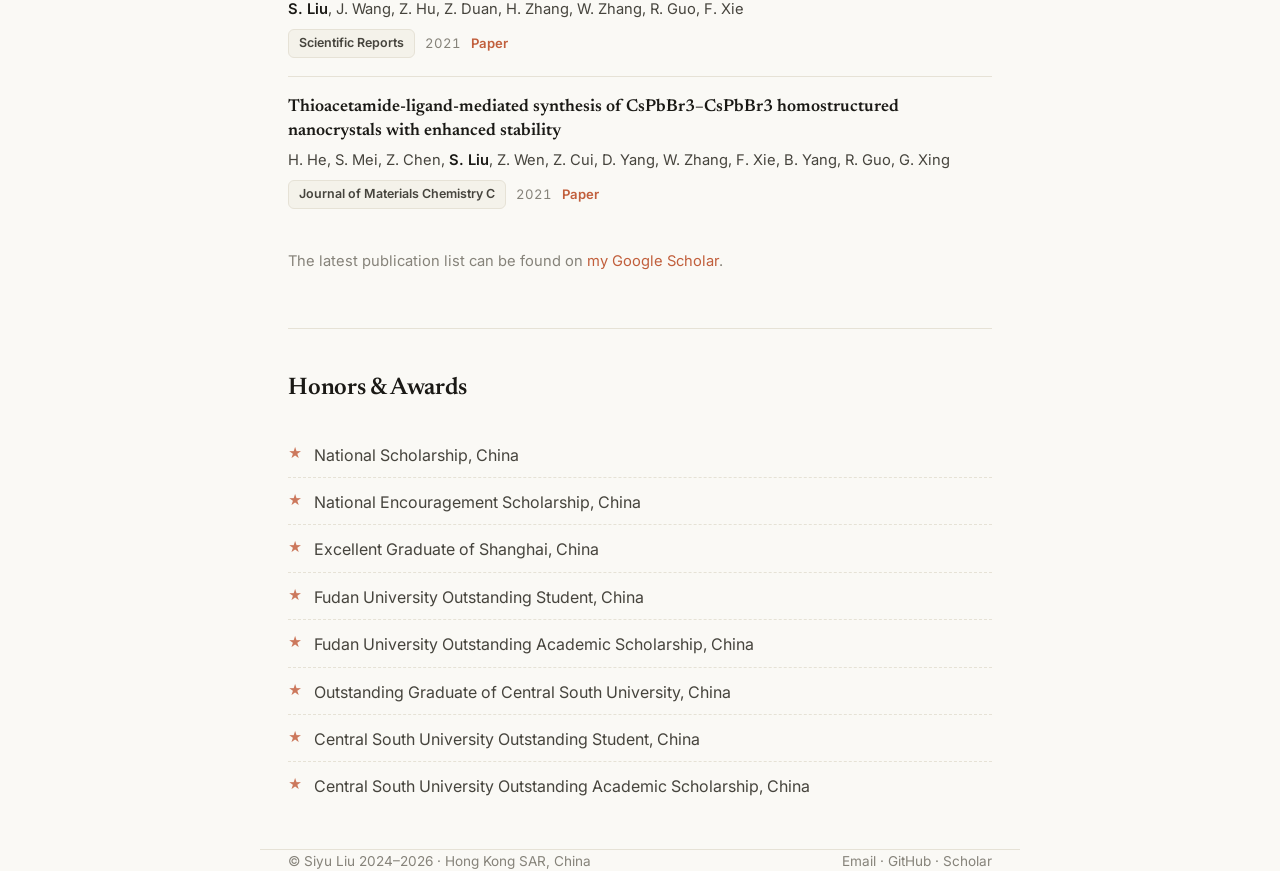
==== commit 86646f25: "Add author-provided figures for Test-Time, MatTools, MgBERT, ElaTBot cards Co-Authored-By: Claude Op" ====
--- a/index.html
+++ b/index.html
@@ -492,6 +492,9 @@
       <h2 class="section-title">Selected Research</h2>
 
       <article class="hl">
+        <a class="hl-fig" href="https://openreview.net/forum?id=qqT5zb5dnq" target="_blank" rel="noopener">
+          <img src="static/assets/img/papers/test-time.png" alt="Test-Time Self-Evolution overview figure" loading="lazy" />
+        </a>
         <div class="hl-body">
           <span class="hl-tag">LLM · AI4X 2026</span>
           <h3 class="hl-title">Test-Time Self-Evolution in Multi-Agent Systems for Materials Discovery</h3>
@@ -537,6 +540,9 @@
       </article>
 
       <article class="hl">
+        <a class="hl-fig" href="https://pubs.rsc.org/en/content/articlelanding/2025/dd/d5dd00061k" target="_blank" rel="noopener">
+          <img src="static/assets/img/papers/elatbot.png" alt="ElaTBot graphical abstract" loading="lazy" />
+        </a>
         <div class="hl-body">
           <span class="hl-tag">LLM · Digital Discovery</span>
           <h3 class="hl-title">LLMs for Material Property Predictions: elastic constant tensor prediction and materials design</h3>
@@ -549,6 +555,9 @@
       </article>
 
       <article class="hl">
+        <a class="hl-fig" href="https://www.sciencedirect.com/science/article/abs/pii/S1369702124002001" target="_blank" rel="noopener">
+          <img src="static/assets/img/papers/mgbert.png" alt="MgBERT workflow figure" loading="lazy" />
+        </a>
         <div class="hl-body">
           <span class="hl-tag">LLM · Materials Today</span>
           <h3 class="hl-title">A Prompt-Engineered LLM + Deep Learning Workflow for Materials Classification</h3>
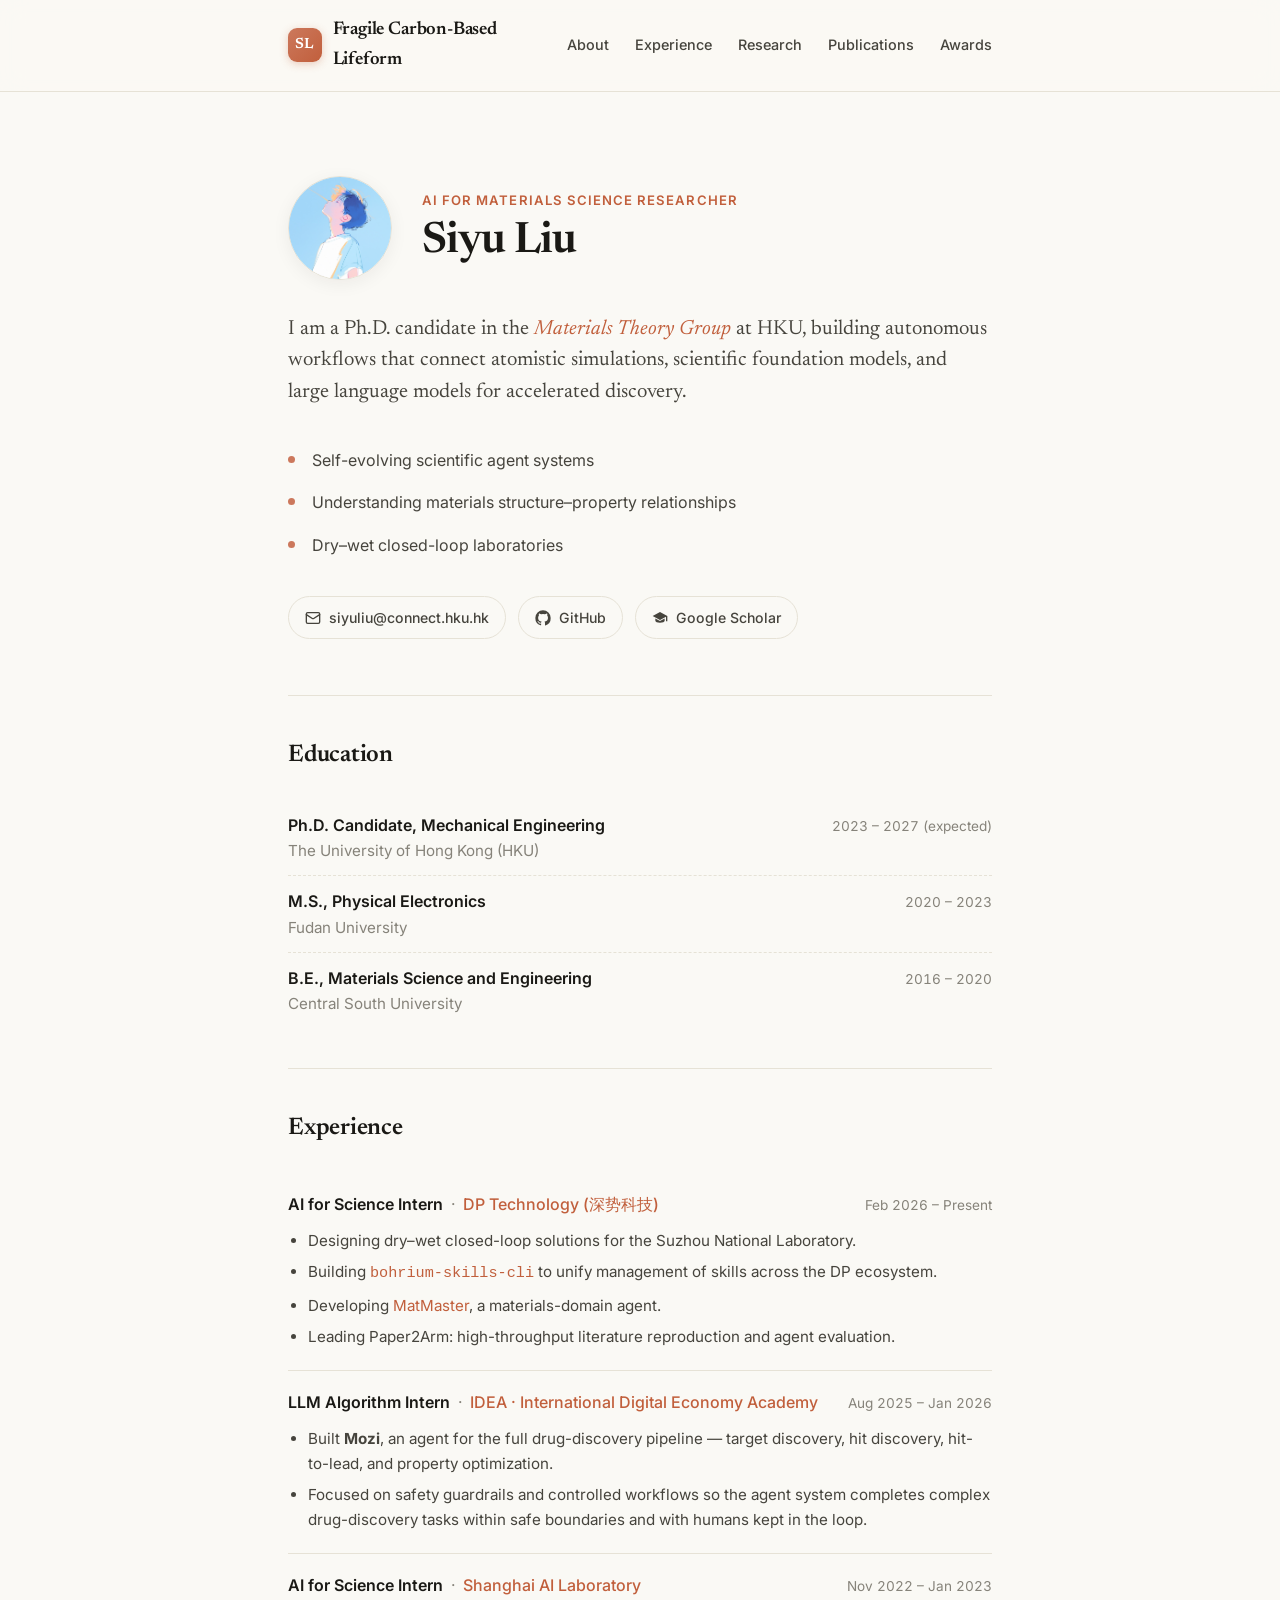
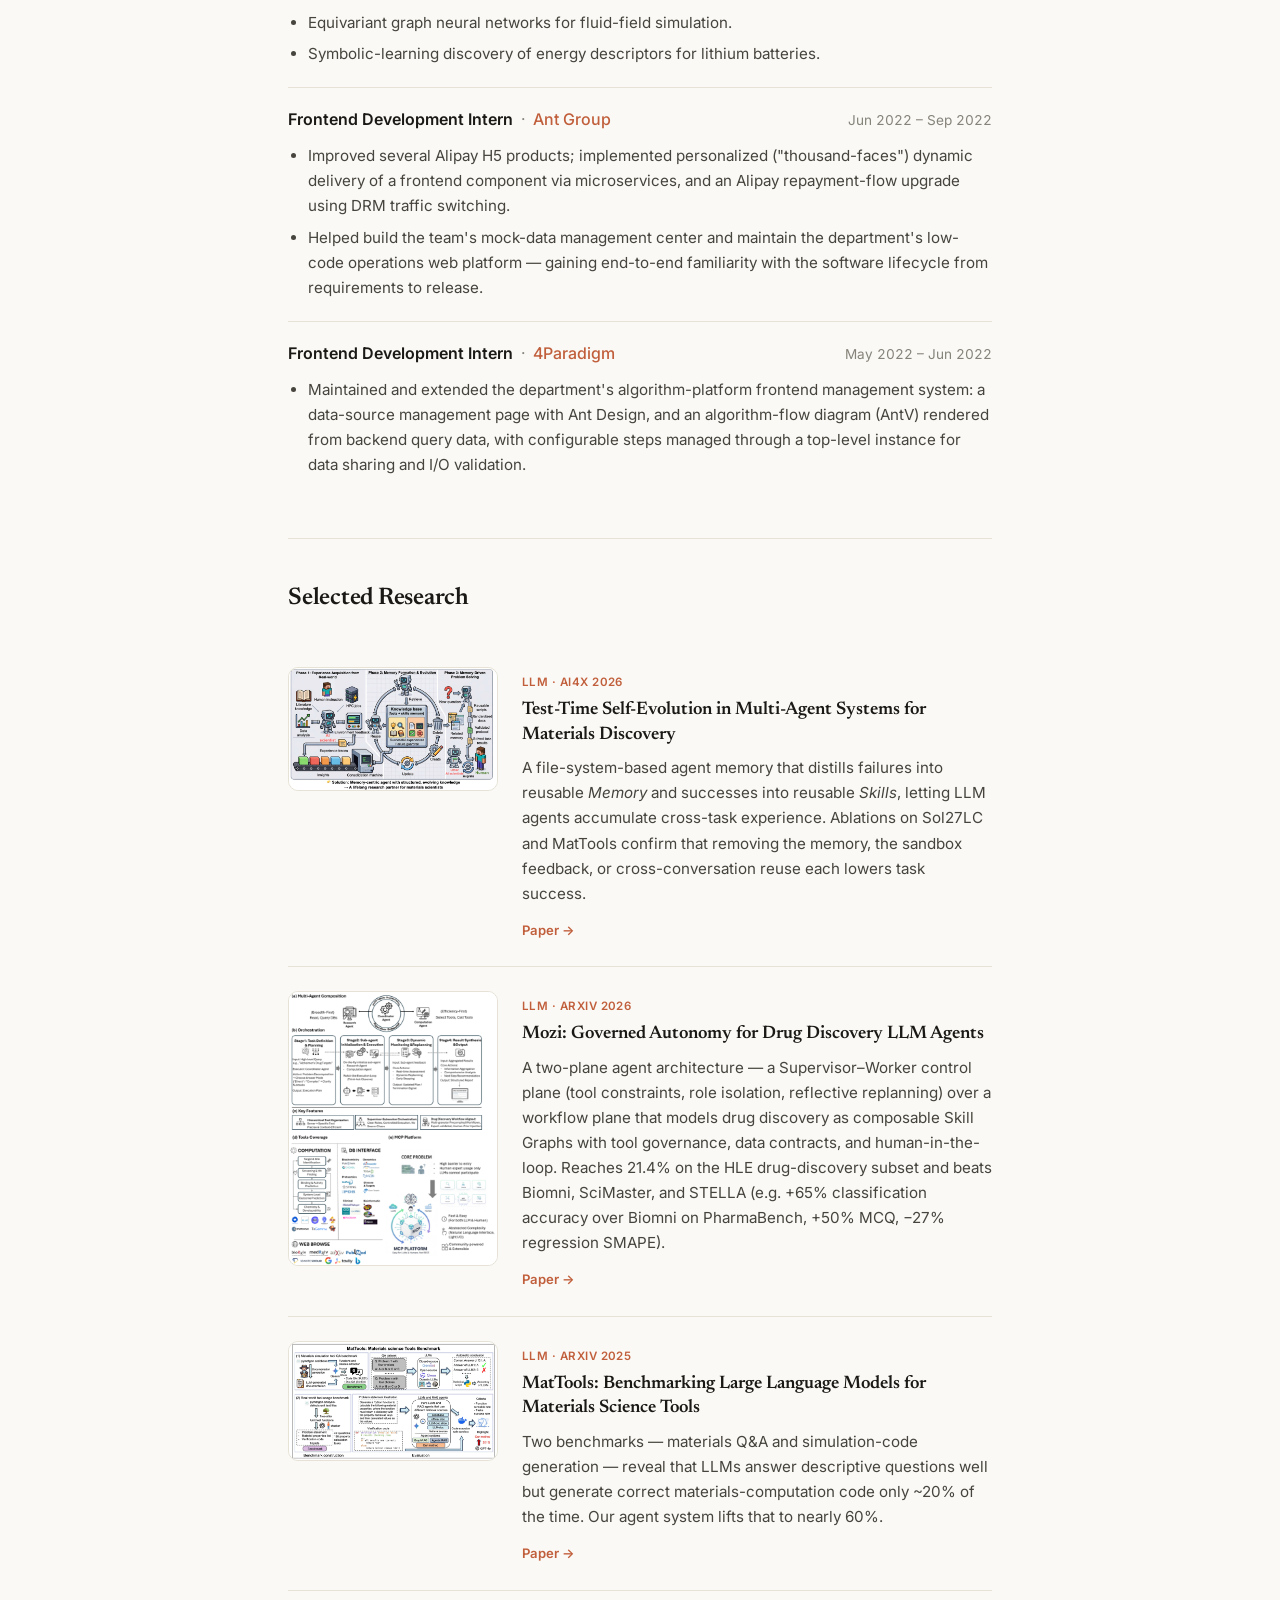
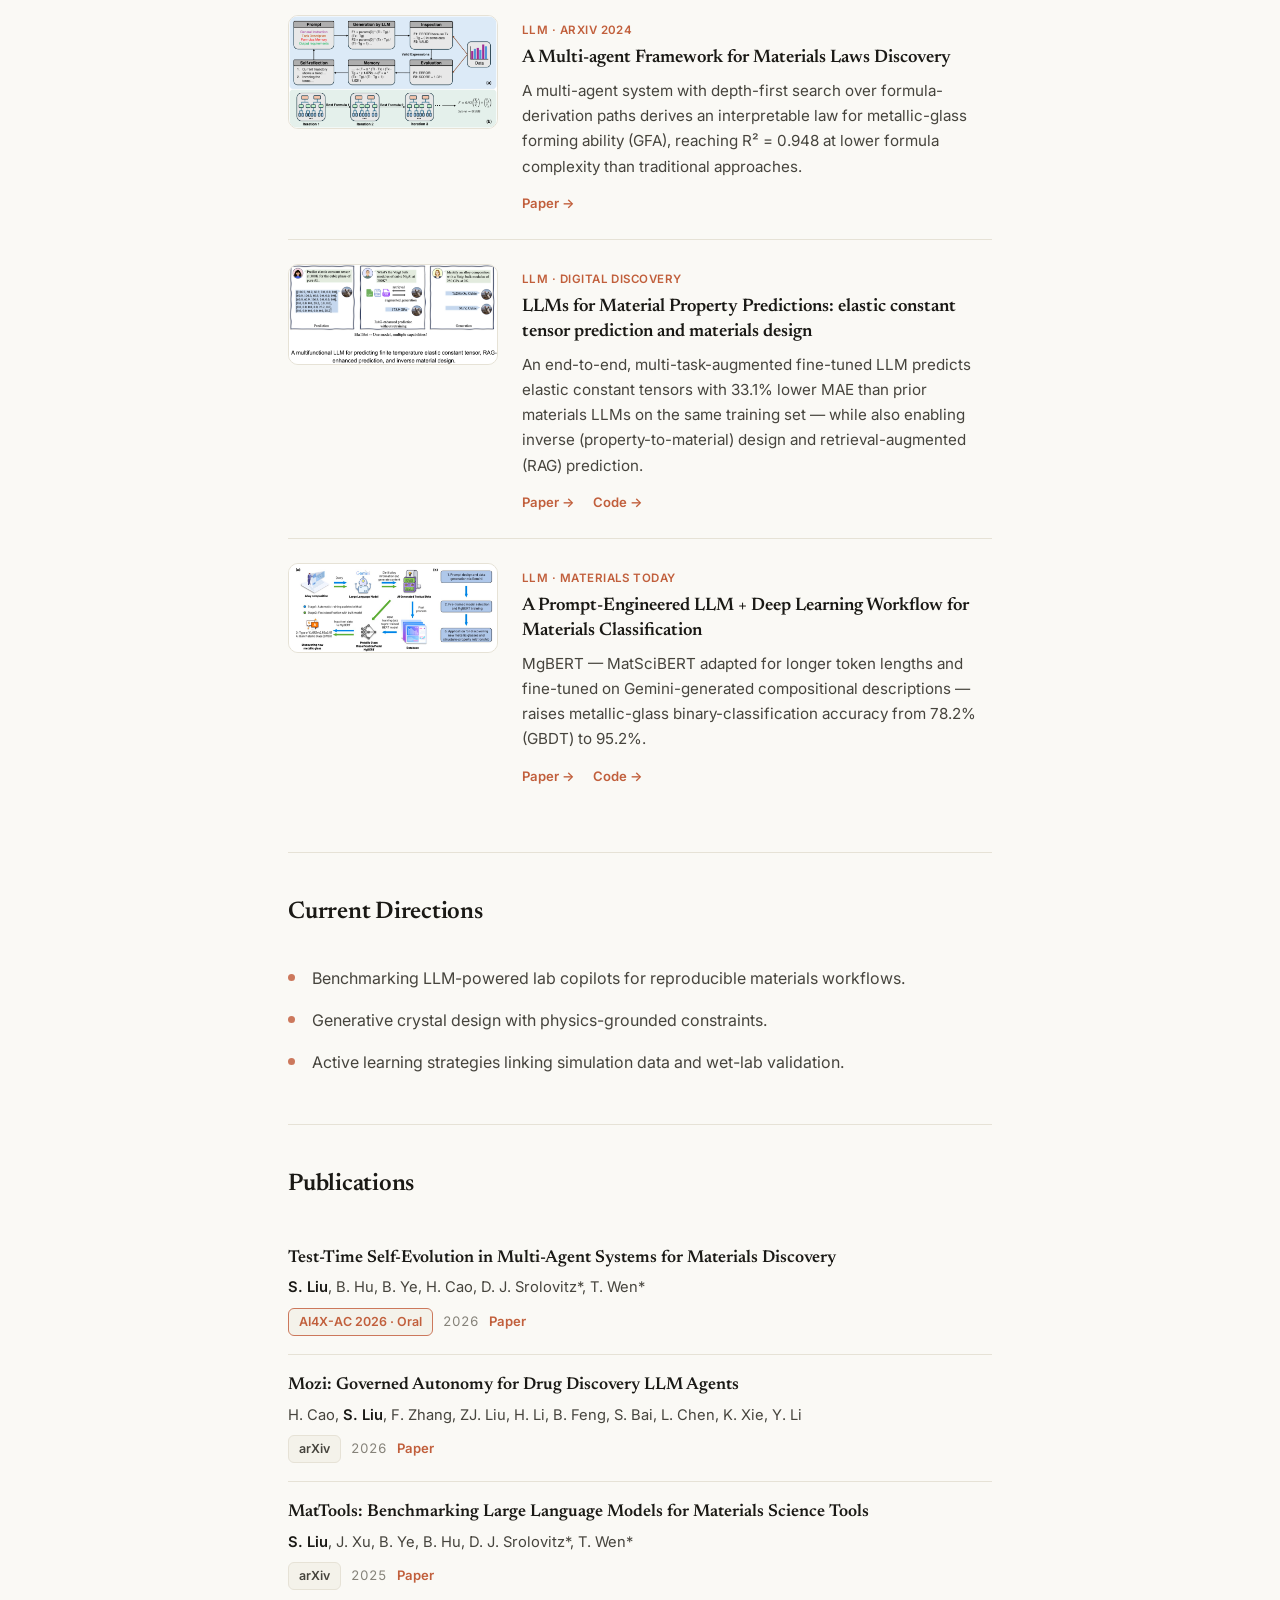
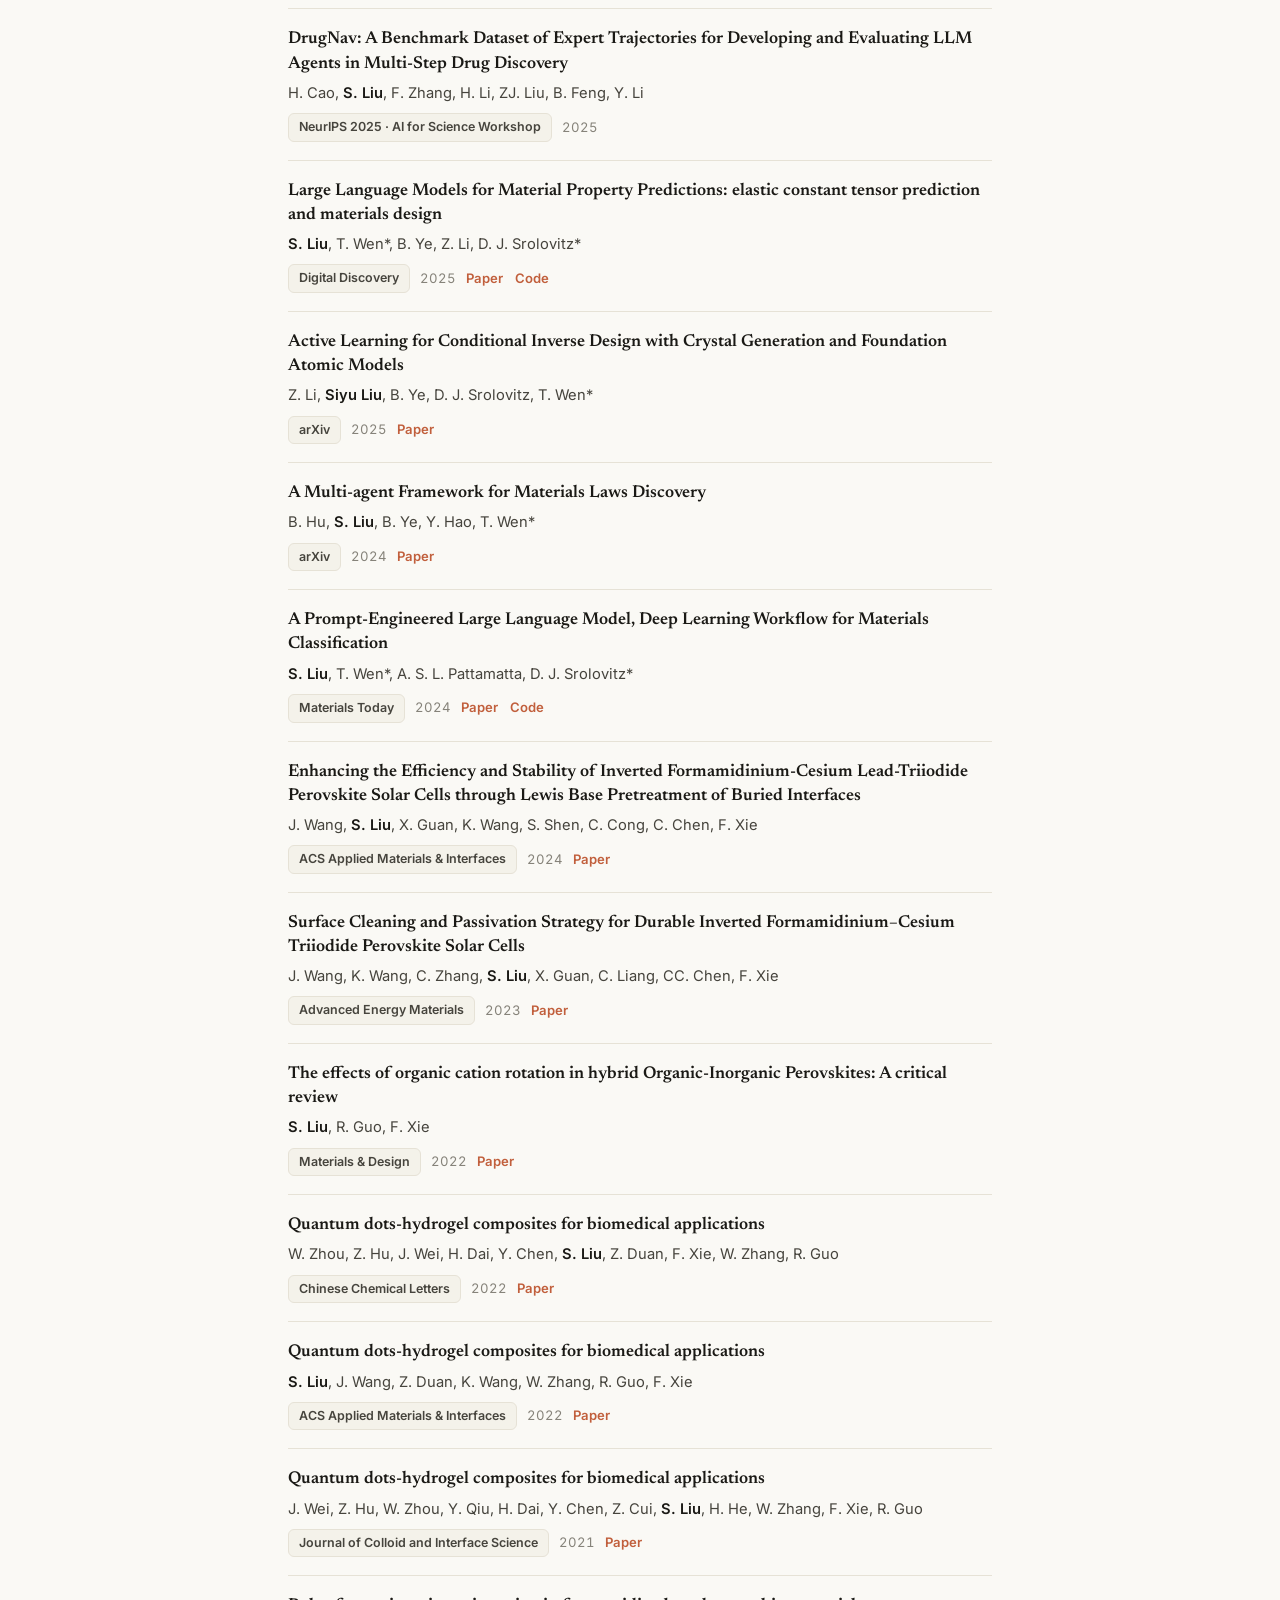
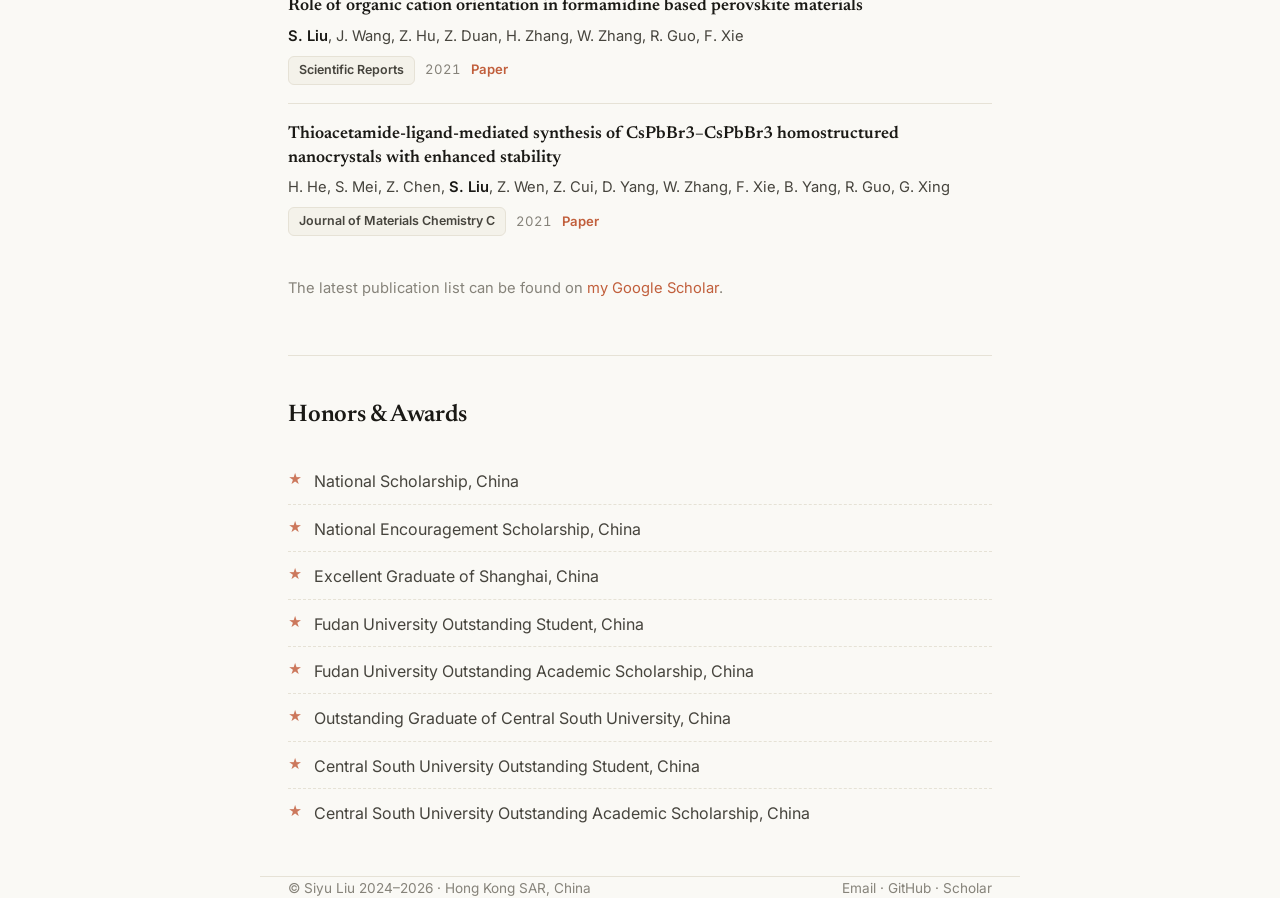
==== commit 4cb09cf9: "Change brand name to Fragile Carbon-Based Lifeform Co-Authored-By: Claude Opus 4.8 <noreply@anthropi" ====
--- a/index.html
+++ b/index.html
@@ -352,7 +352,7 @@
     <div class="nav-inner">
       <a class="brand" href="#about" aria-label="Siyu Liu — home">
         <span class="brand-mark">SL</span>
-        <span class="brand-name">Siyu Liu</span>
+        <span class="brand-name">Fragile Carbon-Based Lifeform</span>
       </a>
       <nav class="nav-links">
         <a href="#about">About</a>
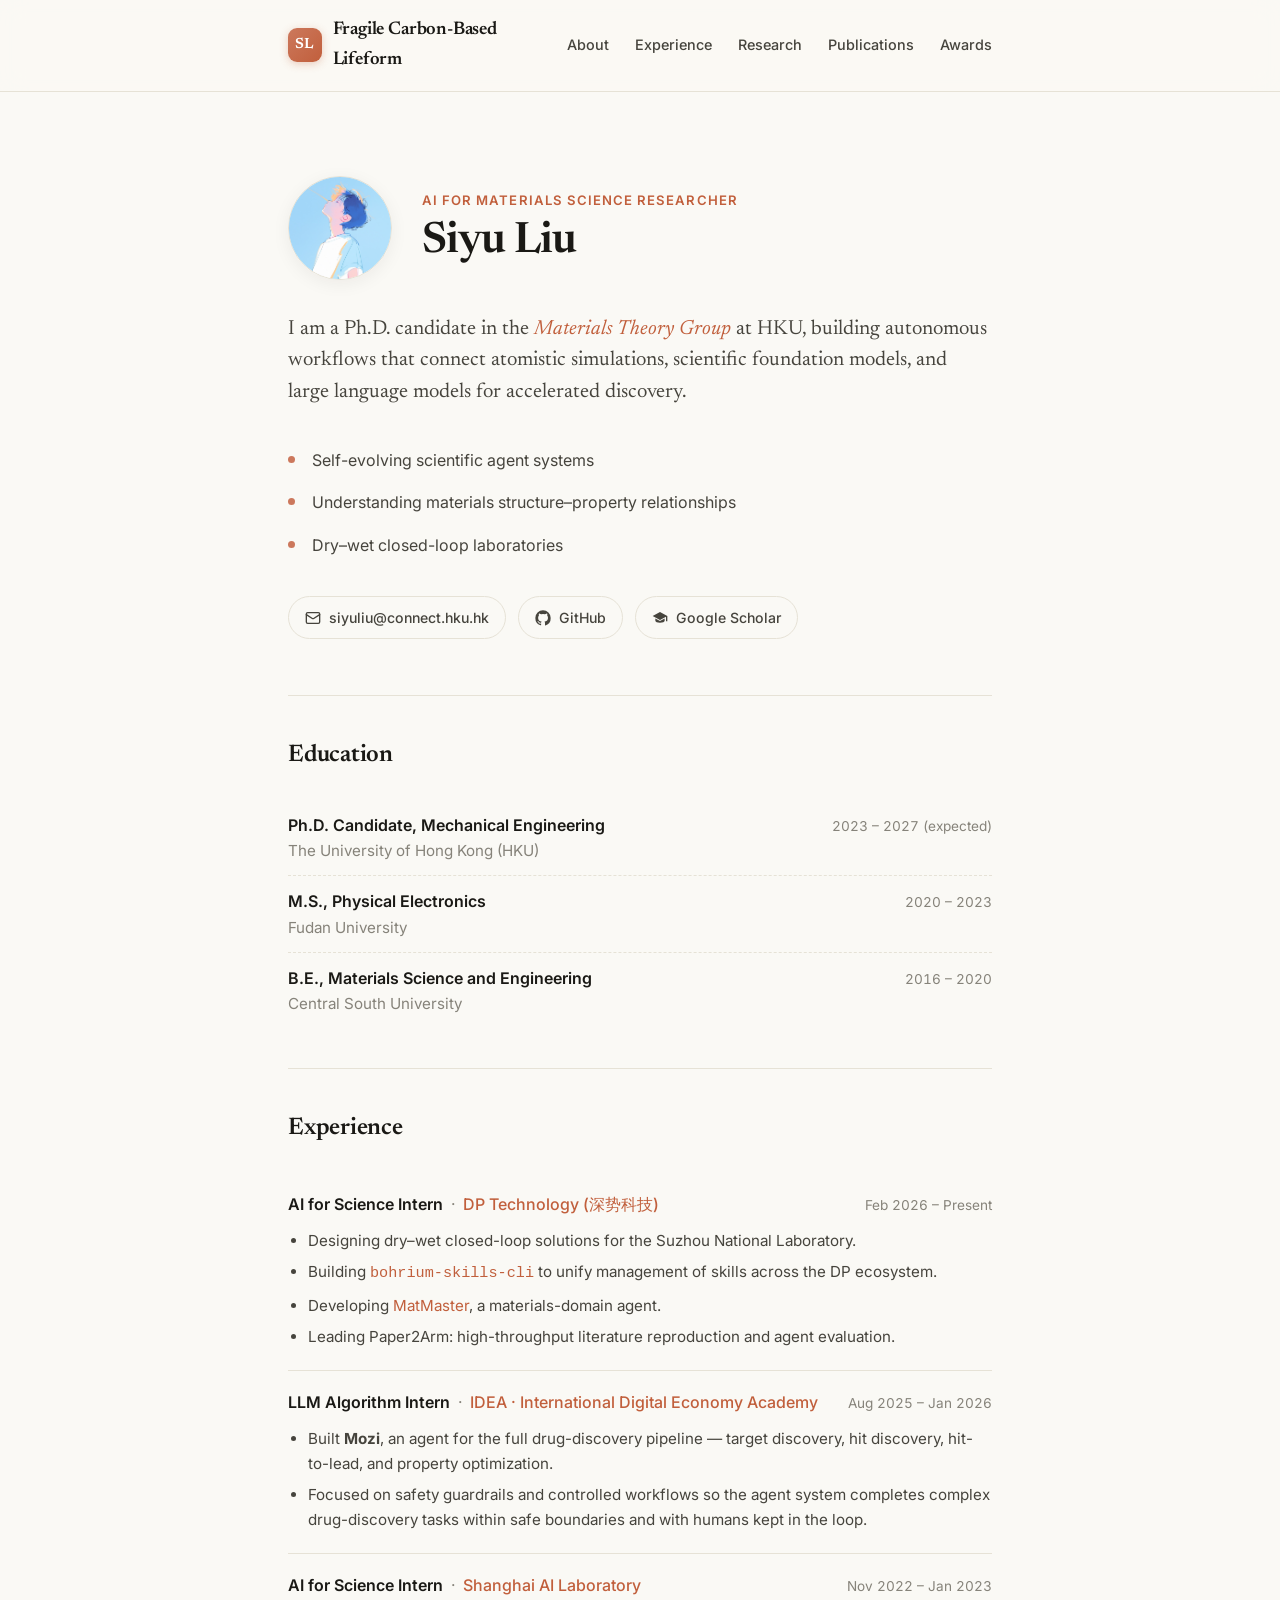
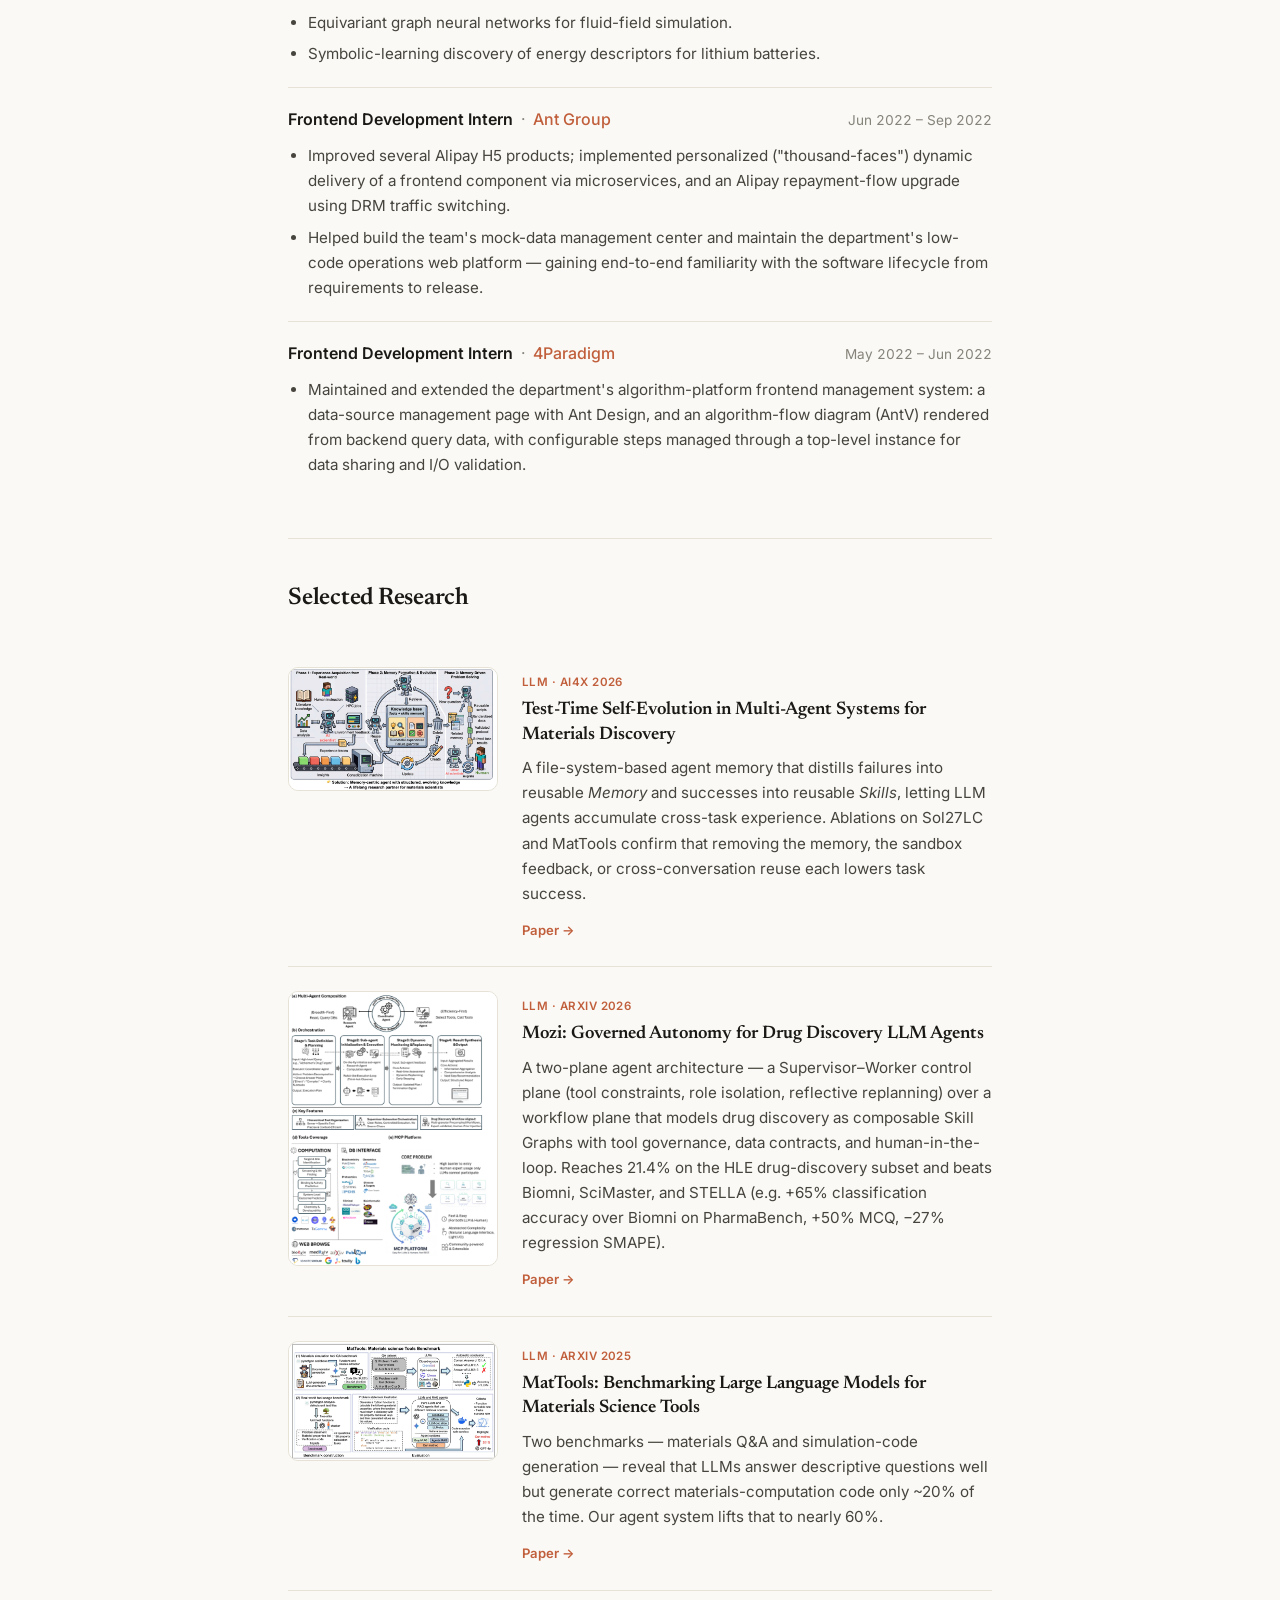
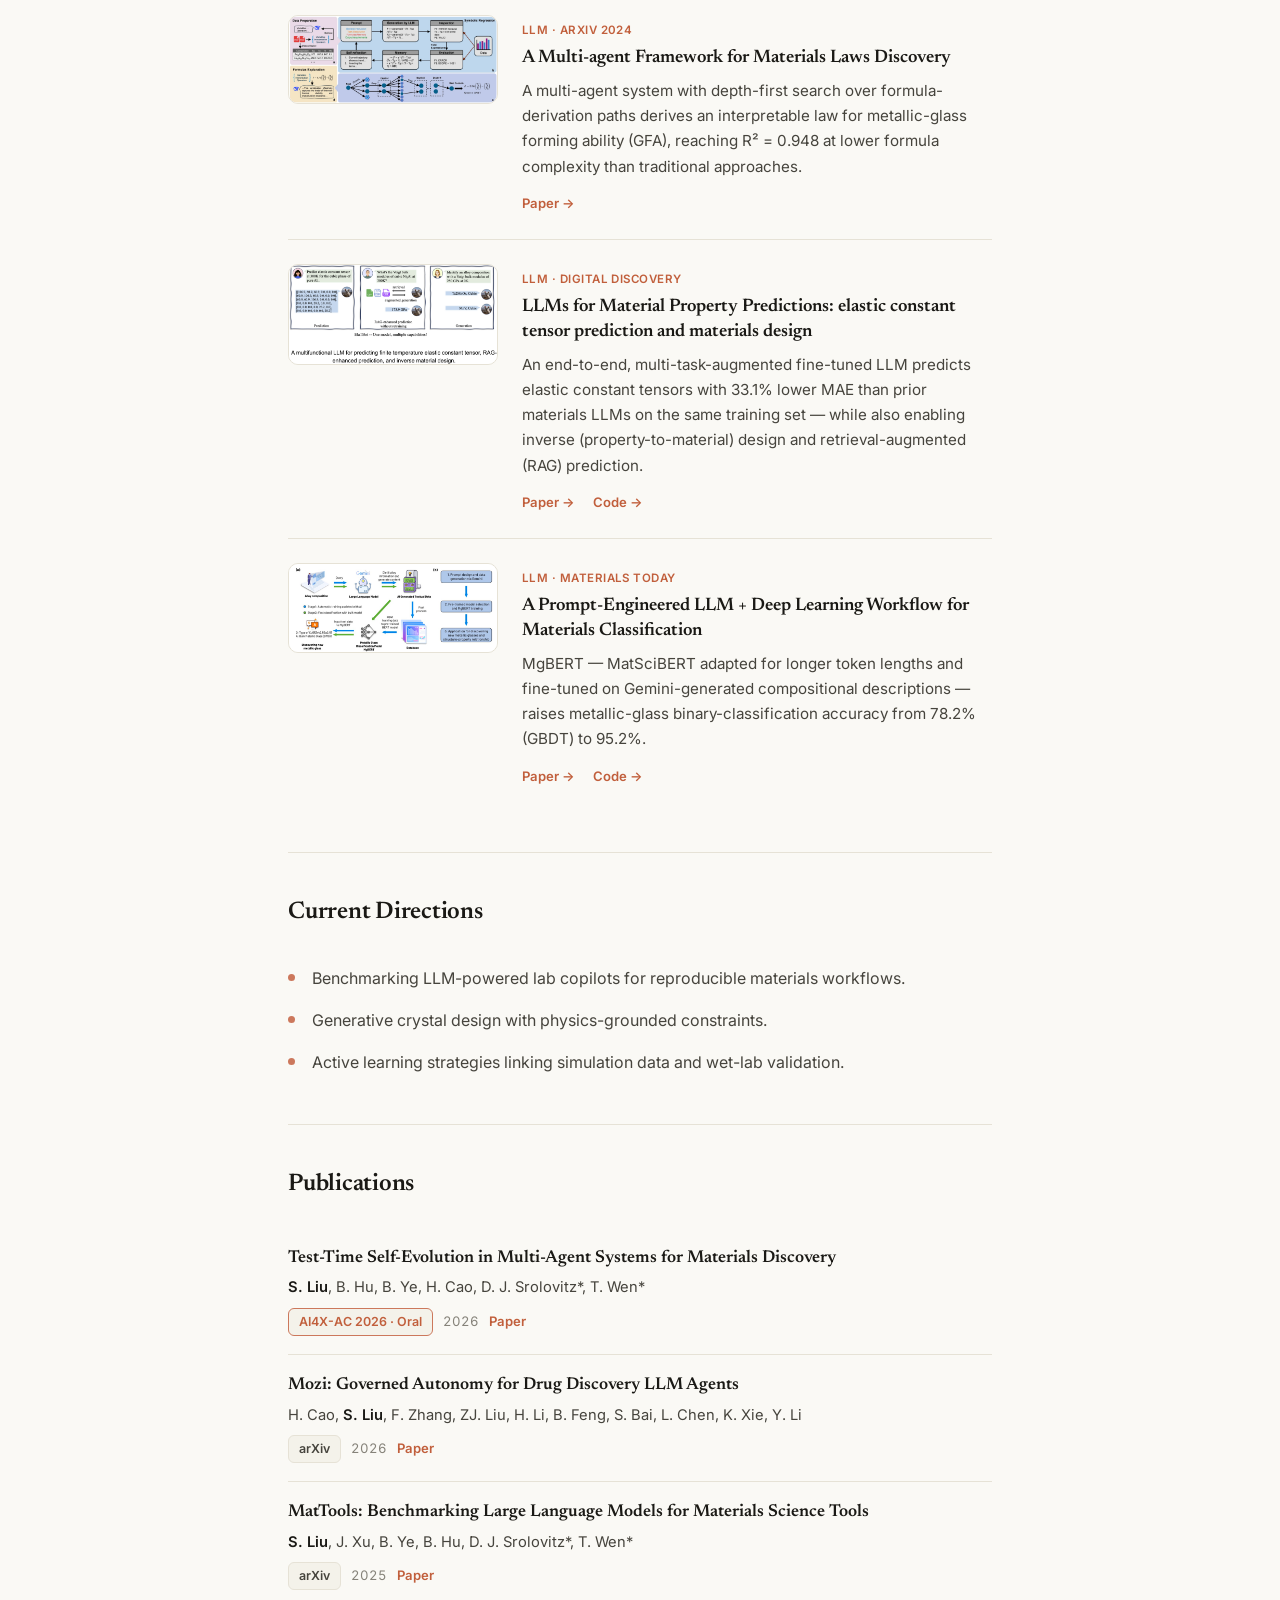
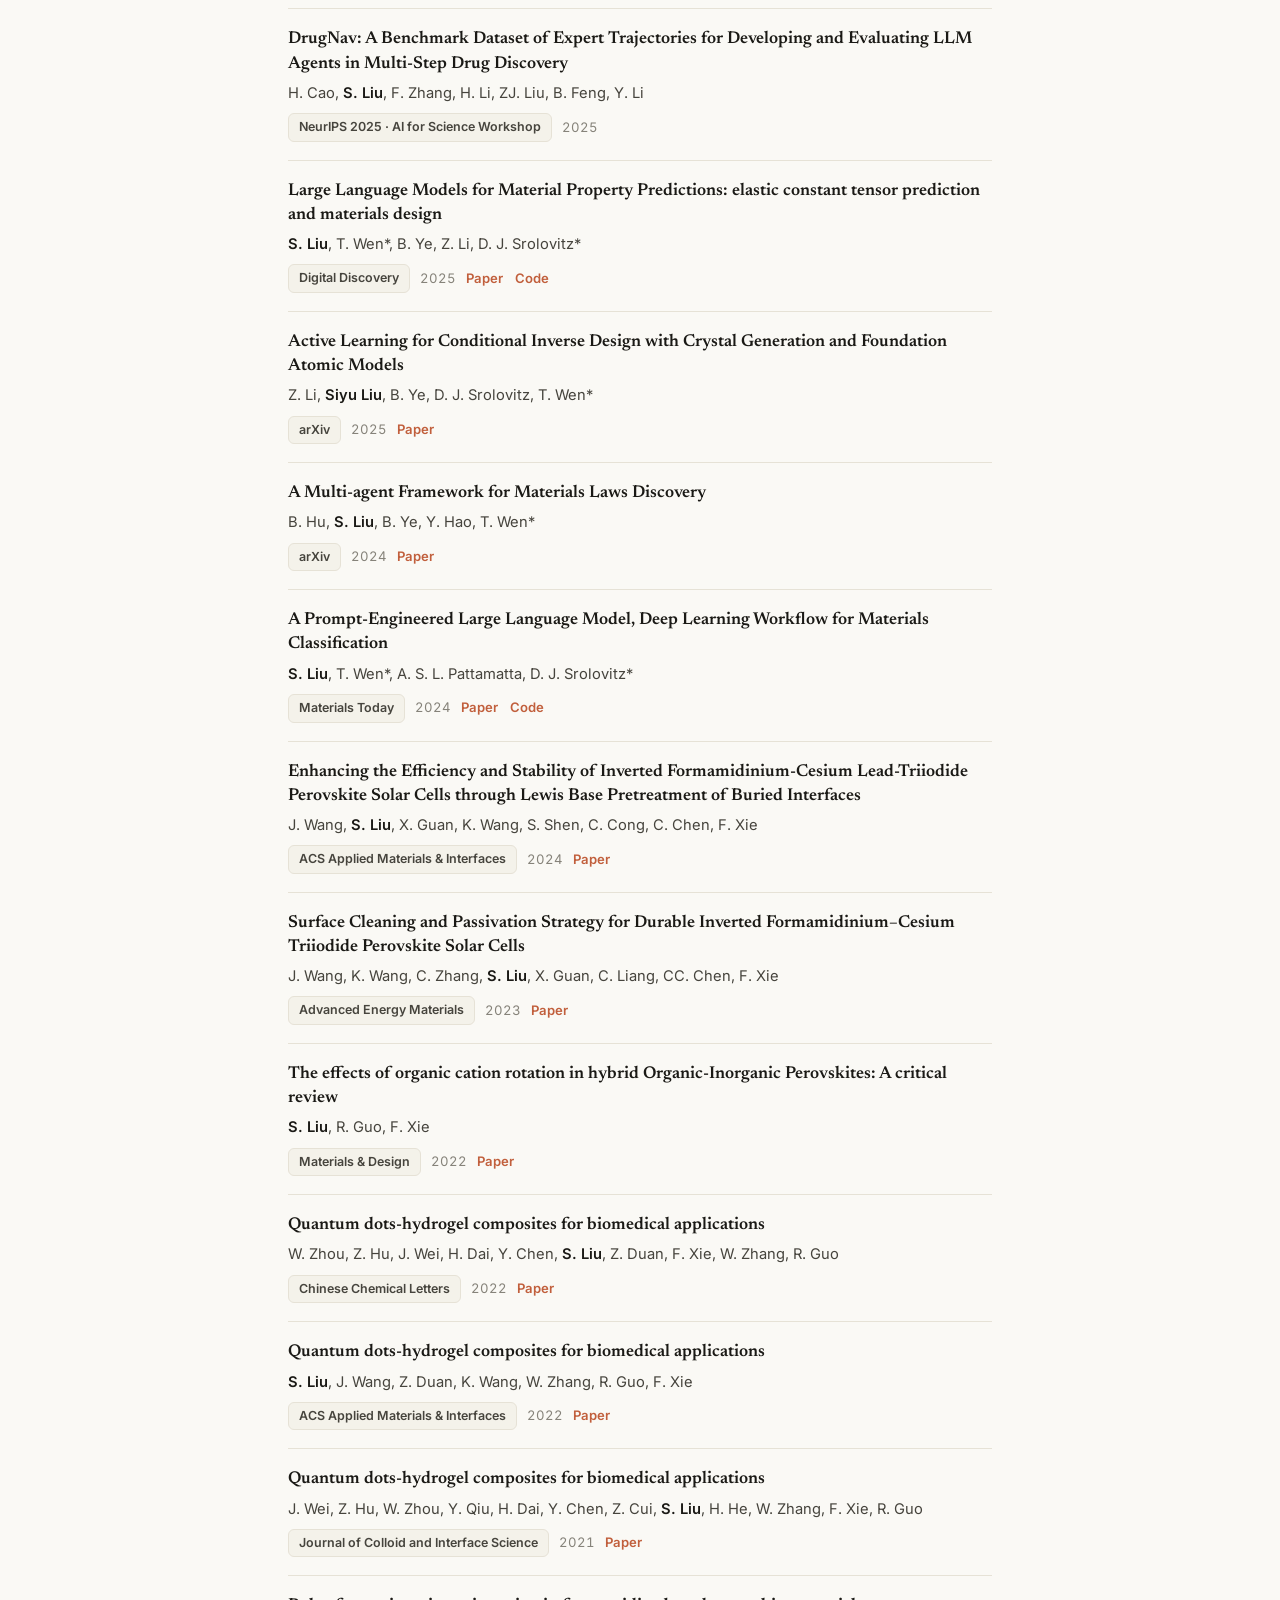
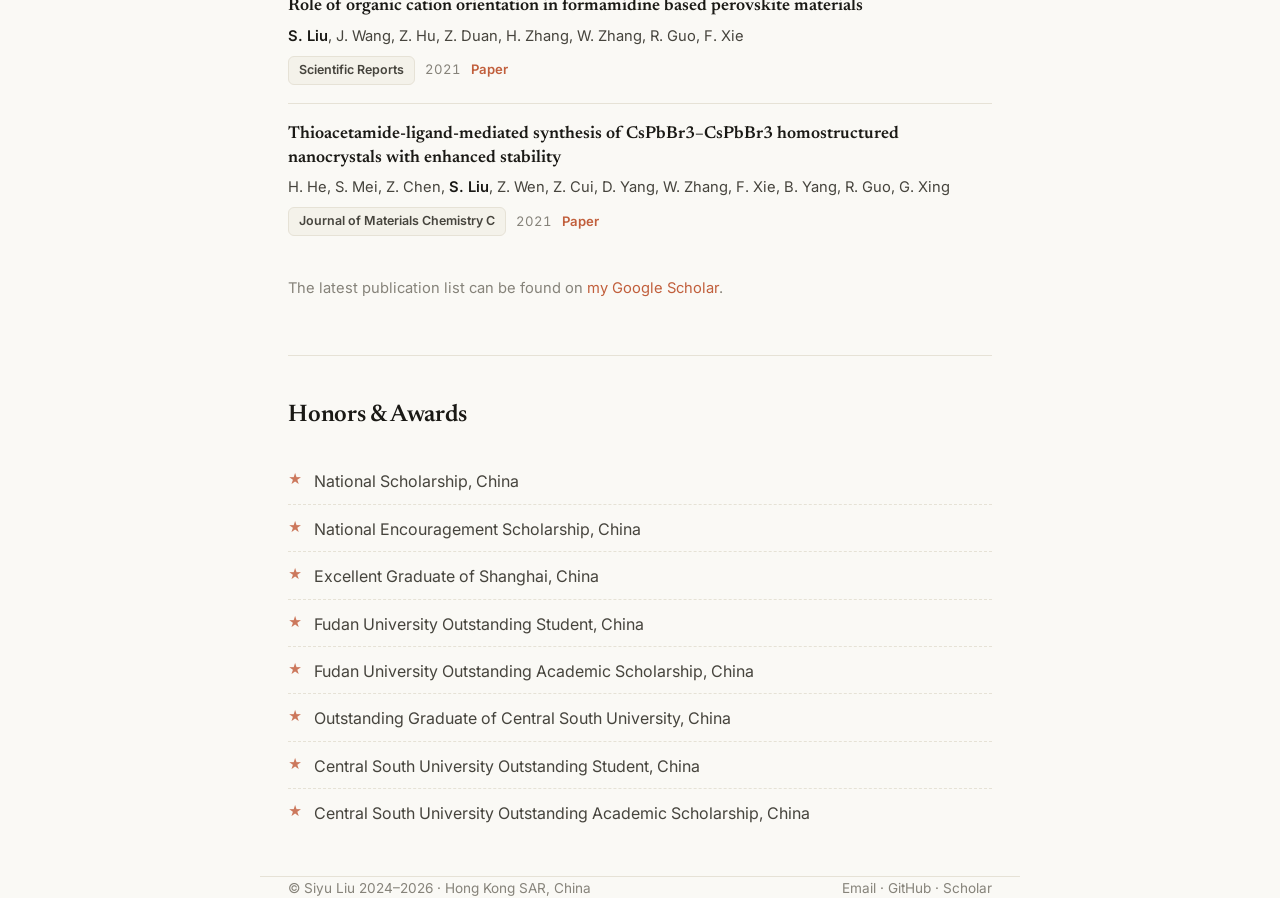
==== commit dbed1425: "Replace Materials Laws figure; add click-to-zoom lightbox for research figures Figures open in a lig" ====
--- a/index.html
+++ b/index.html
@@ -244,6 +244,7 @@
       border-radius: 10px;
       overflow: hidden;
       background: #fff;
+      cursor: zoom-in;
       transition: border-color 0.15s ease, box-shadow 0.15s ease;
     }
     .hl-fig:hover { border-color: var(--accent-soft); box-shadow: 0 6px 20px rgba(26,25,21,0.08); }
@@ -268,6 +269,32 @@
     }
     .hl-summary { margin: 0 0 10px; color: var(--ink-soft); font-size: 0.95rem; }
     .hl-links a { font-size: 0.82rem; font-weight: 600; margin-right: 14px; }
+
+    /* Lightbox */
+    .lightbox {
+      position: fixed;
+      inset: 0;
+      z-index: 100;
+      display: none;
+      align-items: center;
+      justify-content: center;
+      padding: 5vh 5vw;
+      background: rgba(26, 25, 21, 0.84);
+      -webkit-backdrop-filter: blur(4px);
+      backdrop-filter: blur(4px);
+      cursor: zoom-out;
+      opacity: 0;
+      transition: opacity 0.18s ease;
+    }
+    .lightbox.open { display: flex; opacity: 1; }
+    .lightbox img {
+      max-width: 100%;
+      max-height: 90vh;
+      border-radius: 10px;
+      box-shadow: 0 24px 70px rgba(0, 0, 0, 0.55);
+      background: #fff;
+      cursor: default;
+    }
 
     /* Publications */
     .pub { padding: 18px 0; }
@@ -780,6 +807,10 @@
     </span>
   </footer>
 
+  <div class="lightbox" id="lightbox" aria-hidden="true">
+    <img src="" alt="" />
+  </div>
+
   <script>
     // Assemble mailto links at runtime so the full address never appears in
     // the static HTML — keeps the link clickable for humans while foiling
@@ -793,6 +824,40 @@
         if (label) { label.textContent = addr; }
       });
     })();
+
+    // Click a research figure to zoom it in a lightbox; click the backdrop
+    // (blank area) or press Escape to close. Figures no longer navigate to
+    // the paper — the "Paper →" links handle that.
+    (function () {
+      var lb = document.getElementById('lightbox');
+      if (!lb) { return; }
+      var lbImg = lb.querySelector('img');
+      function open(src, alt) {
+        lbImg.src = src;
+        lbImg.alt = alt || '';
+        lb.classList.add('open');
+        lb.setAttribute('aria-hidden', 'false');
+        document.body.style.overflow = 'hidden';
+      }
+      function close() {
+        lb.classList.remove('open');
+        lb.setAttribute('aria-hidden', 'true');
+        document.body.style.overflow = '';
+      }
+      document.querySelectorAll('a.hl-fig').forEach(function (a) {
+        a.addEventListener('click', function (e) {
+          e.preventDefault();
+          var img = a.querySelector('img');
+          if (img) { open(img.src, img.alt); }
+        });
+      });
+      // Clicking the backdrop closes; clicking the image itself does not.
+      lb.addEventListener('click', close);
+      lbImg.addEventListener('click', function (e) { e.stopPropagation(); });
+      document.addEventListener('keydown', function (e) {
+        if (e.key === 'Escape') { close(); }
+      });
+    })();
   </script>
 </body>
 </html>
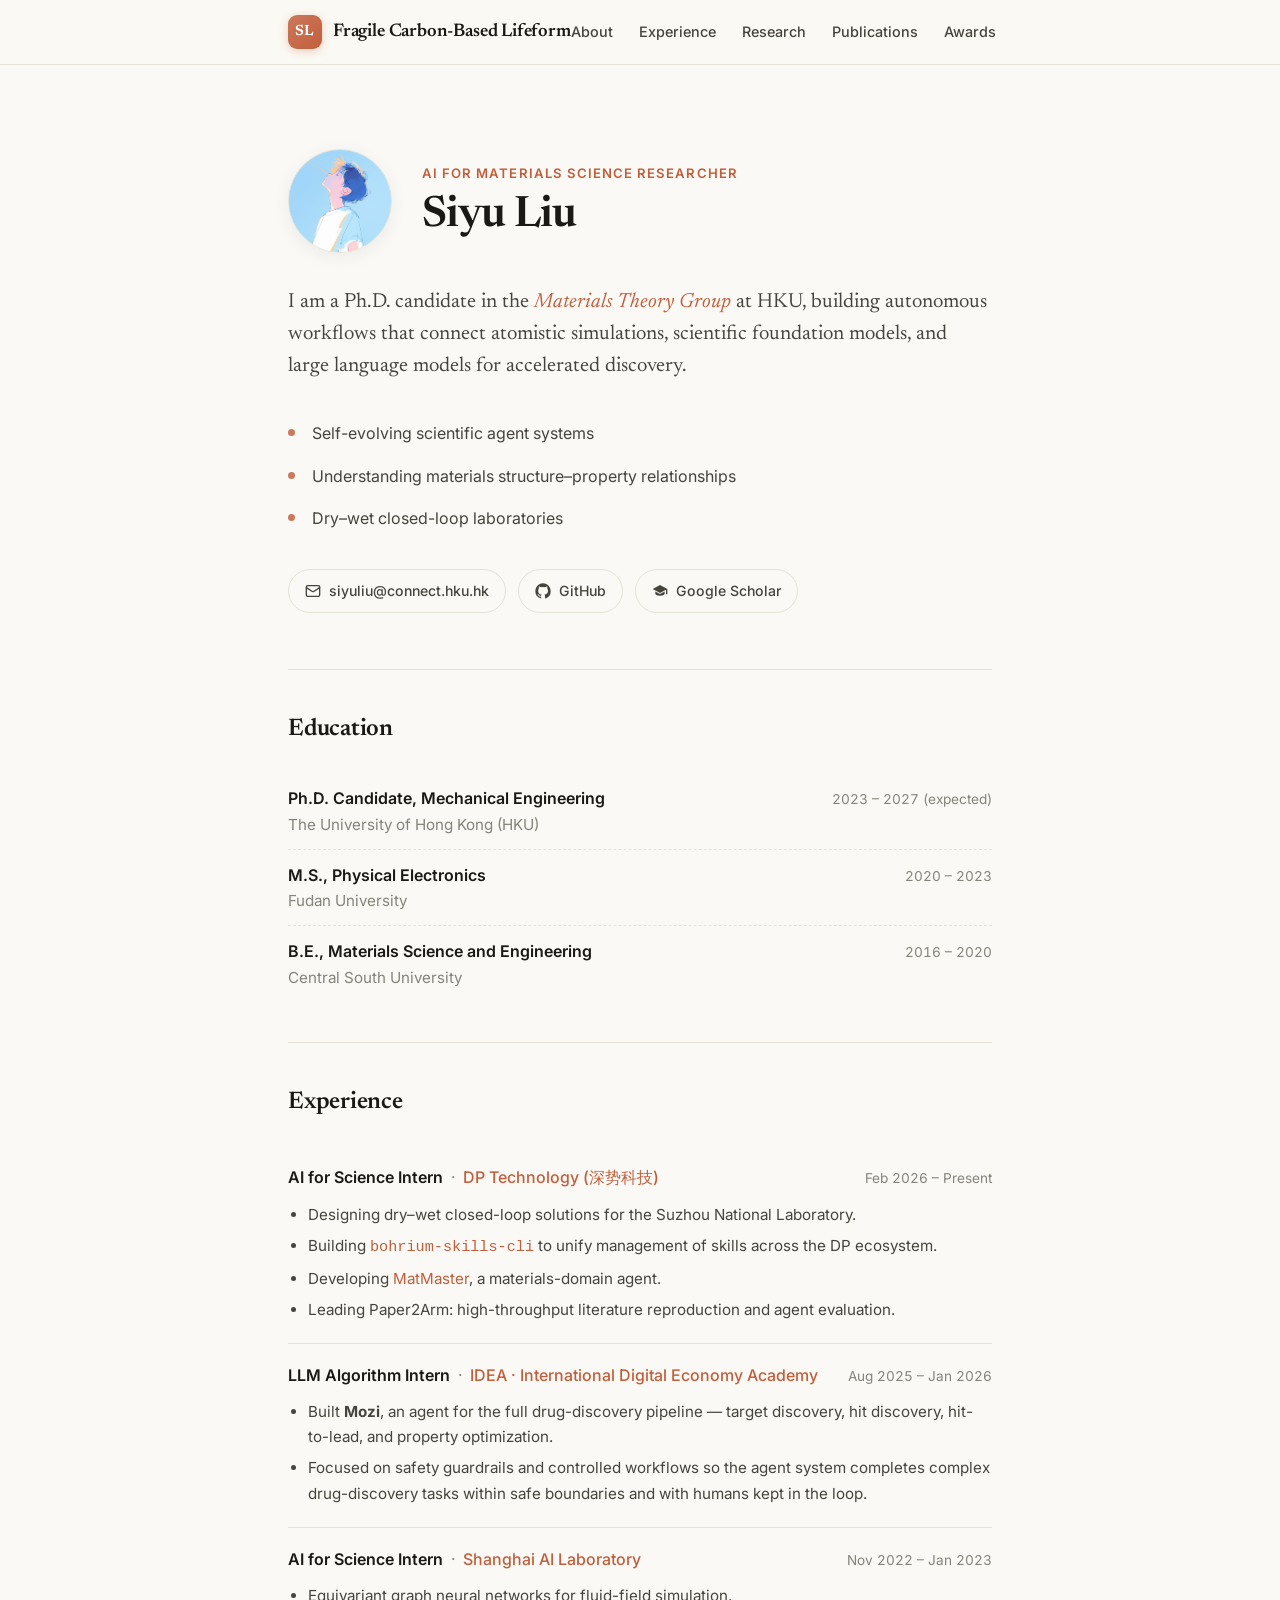
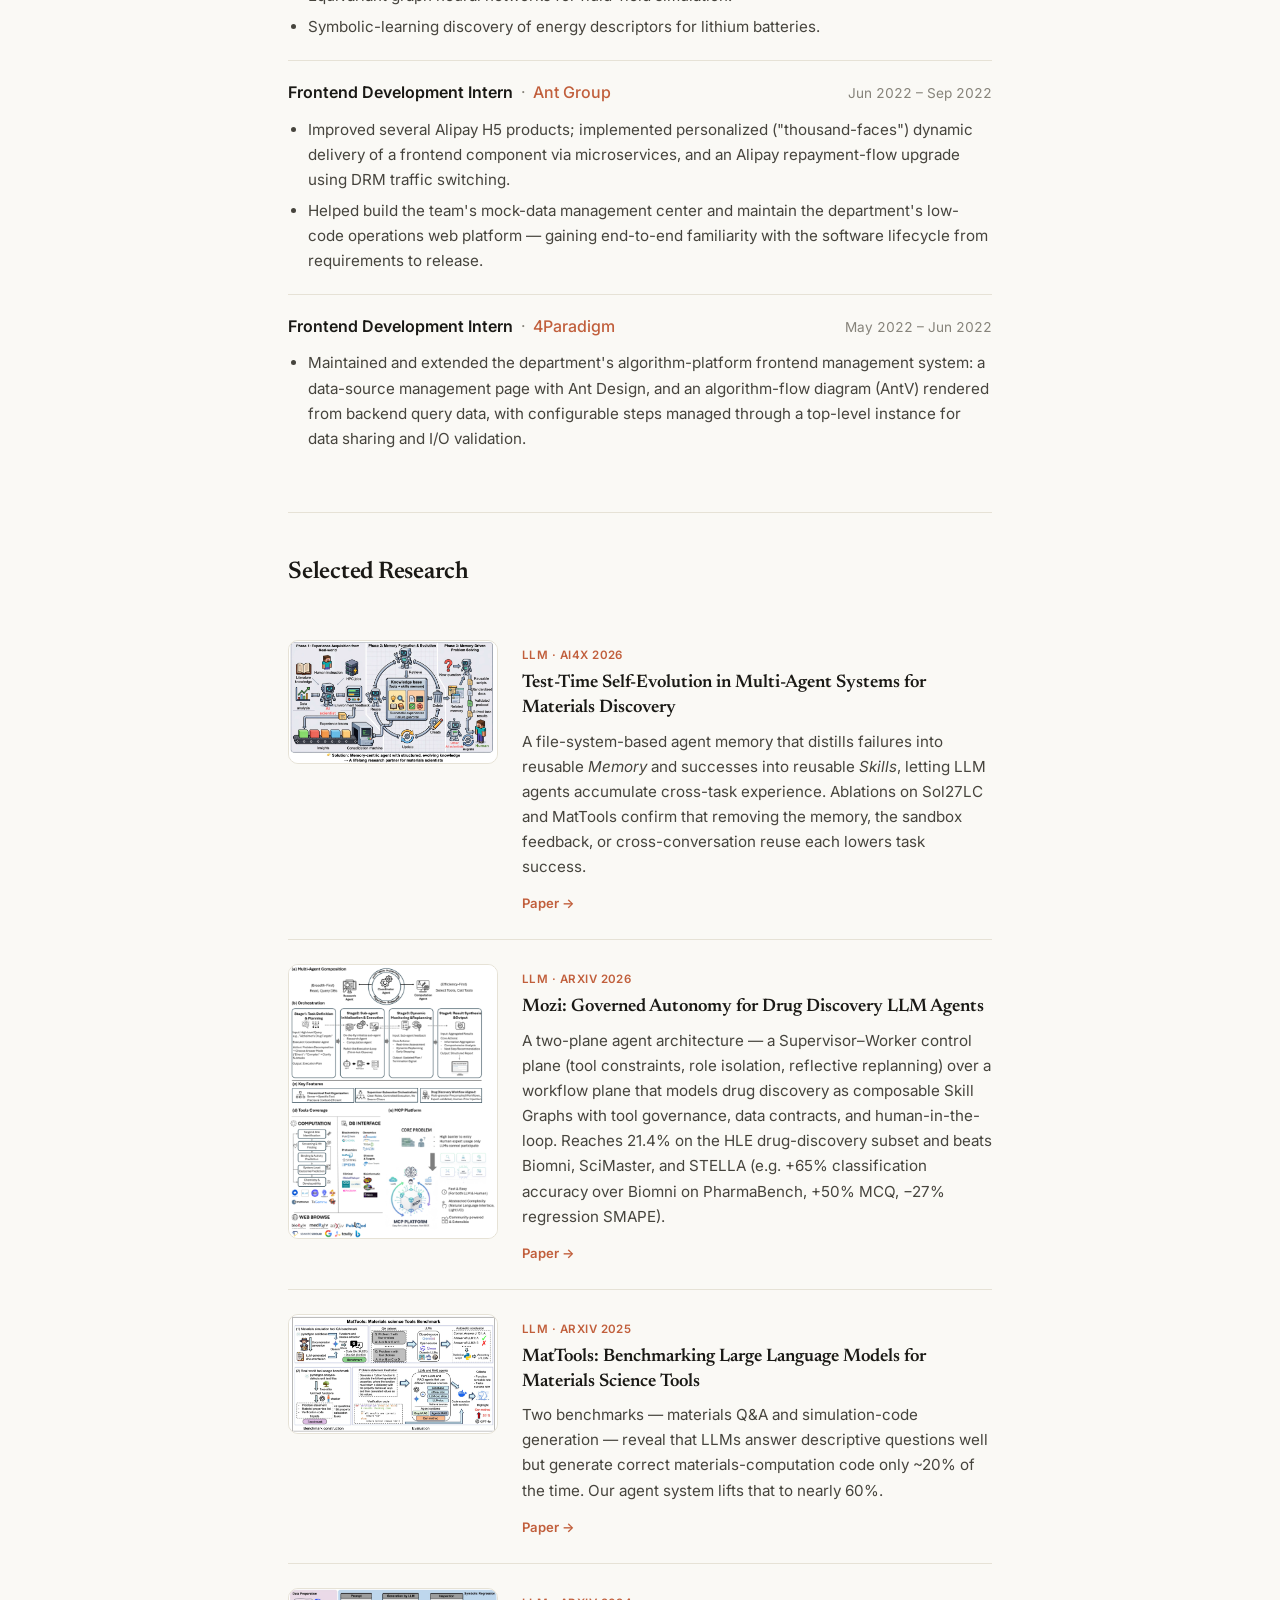
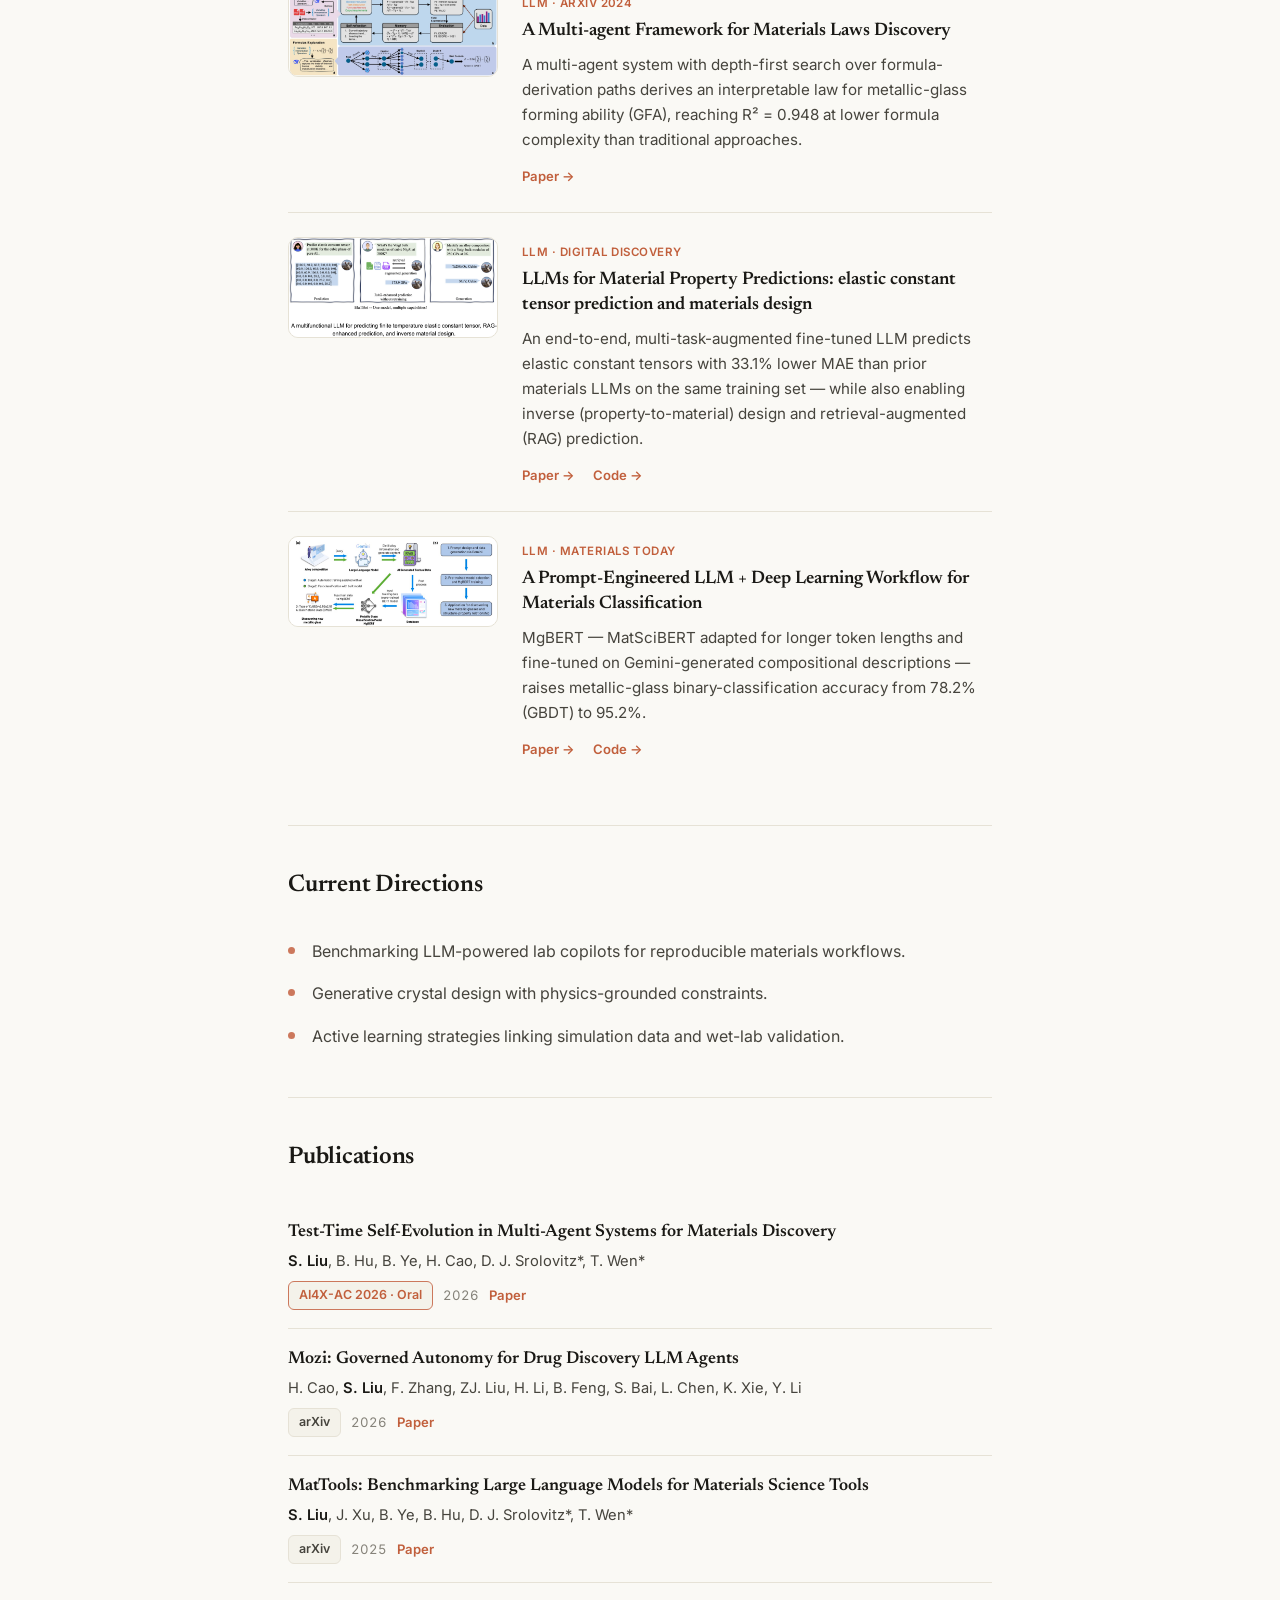
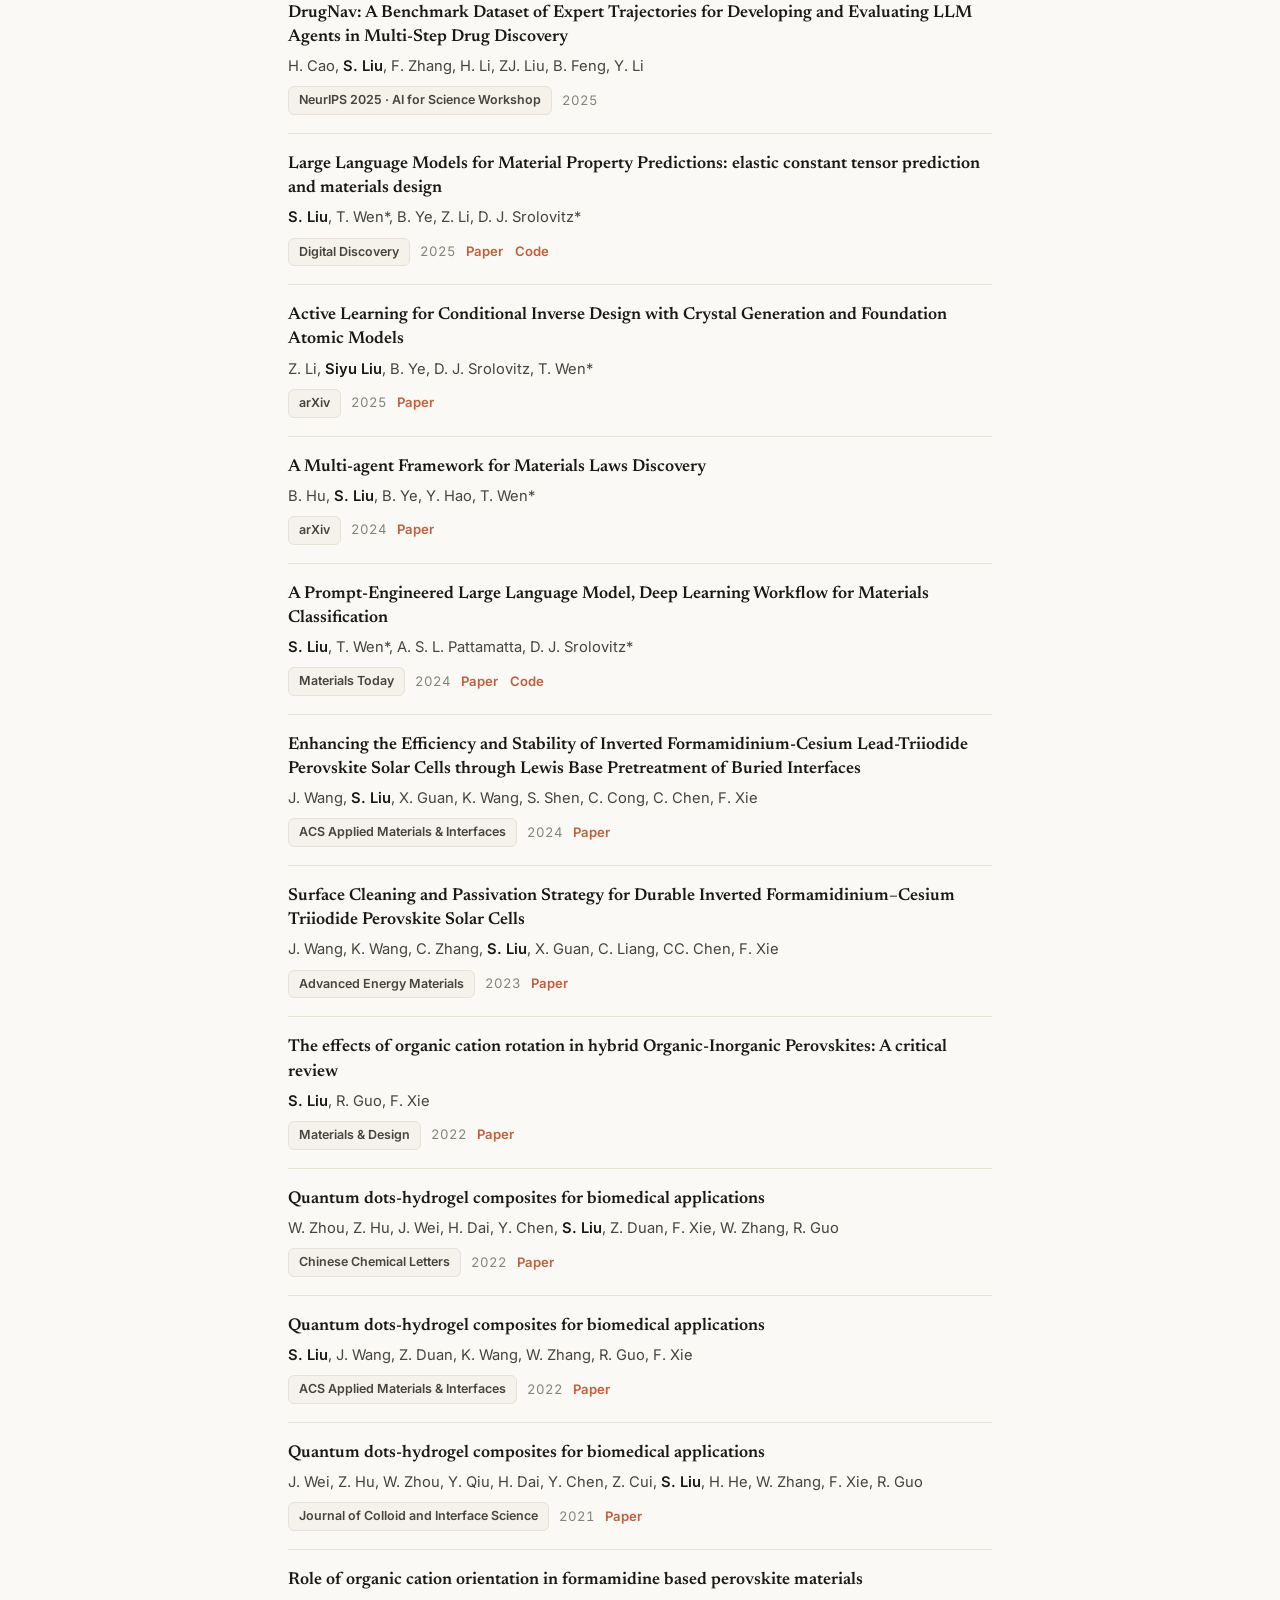
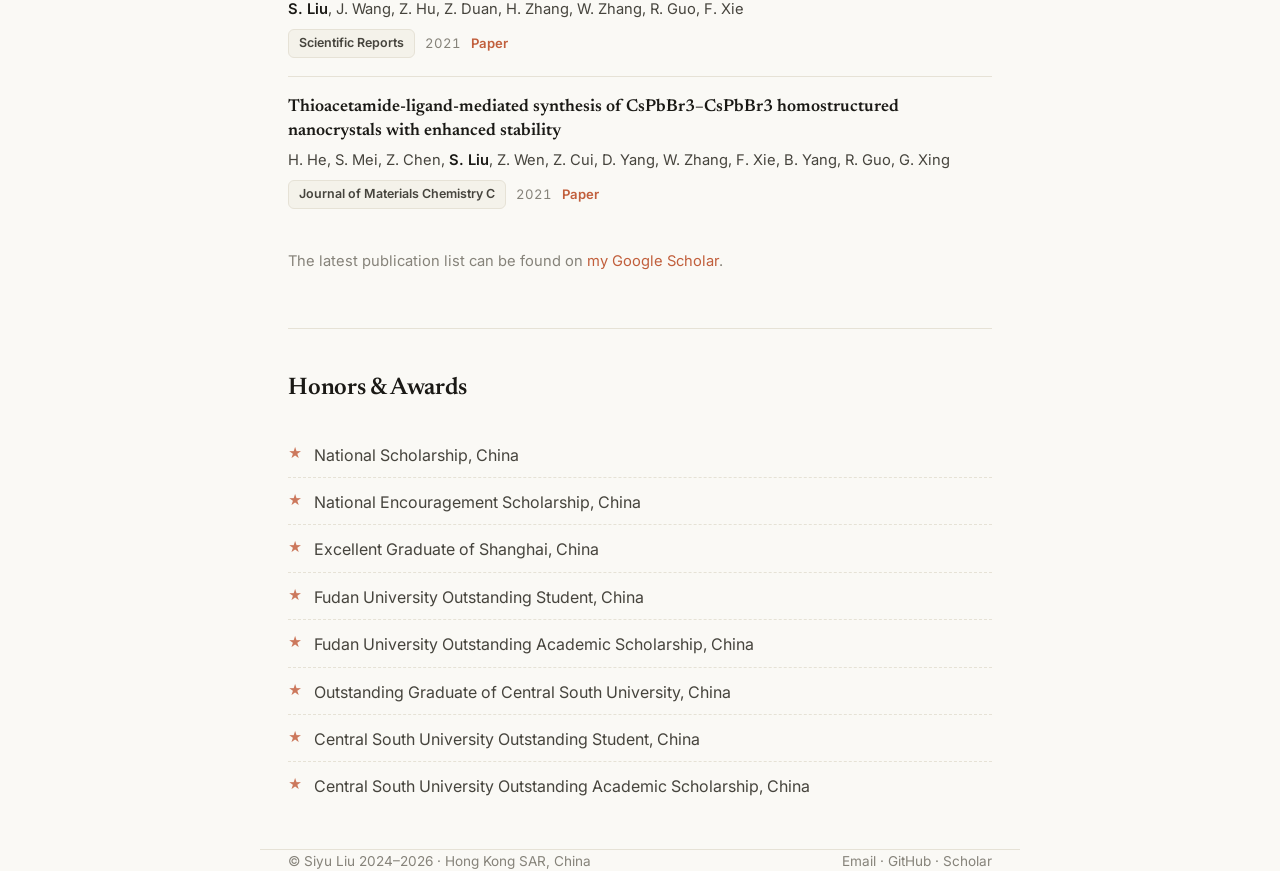
==== commit 3982e240: "Keep brand name on one line; scale down brand on mobile Co-Authored-By: Claude Opus 4.8 <noreply@ant" ====
--- a/index.html
+++ b/index.html
@@ -90,7 +90,7 @@
       transform: translateY(-1px) rotate(-3deg);
       box-shadow: 0 4px 14px rgba(193, 95, 60, 0.38);
     }
-    .brand-name { transition: color 0.15s ease; }
+    .brand-name { transition: color 0.15s ease; white-space: nowrap; }
     .brand:hover .brand-name { color: var(--accent); }
     .nav-links { display: flex; gap: 26px; }
     .nav-links a {
@@ -361,6 +361,8 @@
     @media (max-width: 560px) {
       .nav-links { gap: 15px; }
       .nav-links a:nth-child(n+4) { display: none; }
+      .brand { font-size: 0.98rem; gap: 8px; }
+      .brand-mark { width: 30px; height: 30px; font-size: 0.82rem; }
       .hero { padding: 56px 0 40px; }
       .hero-top { flex-direction: column; align-items: flex-start; gap: 20px; }
       .hero h1 { font-size: 2.1rem; }
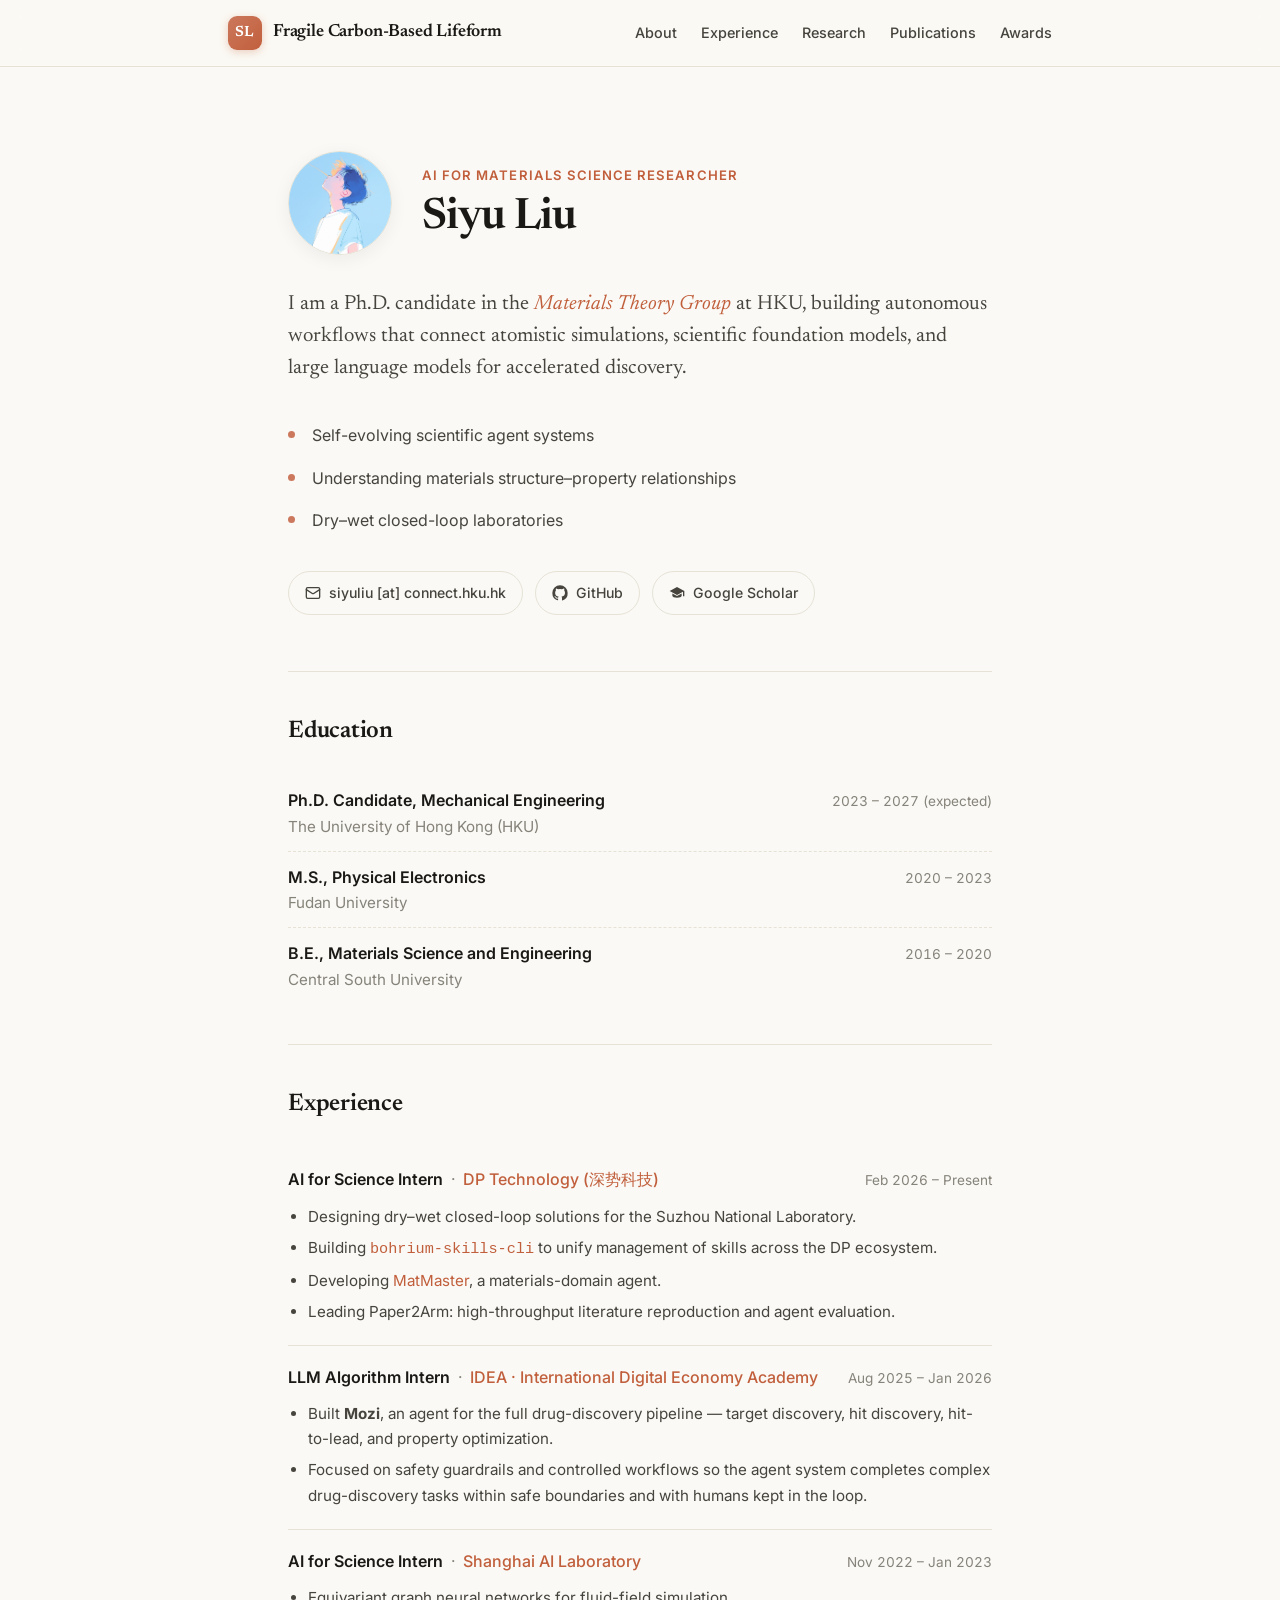
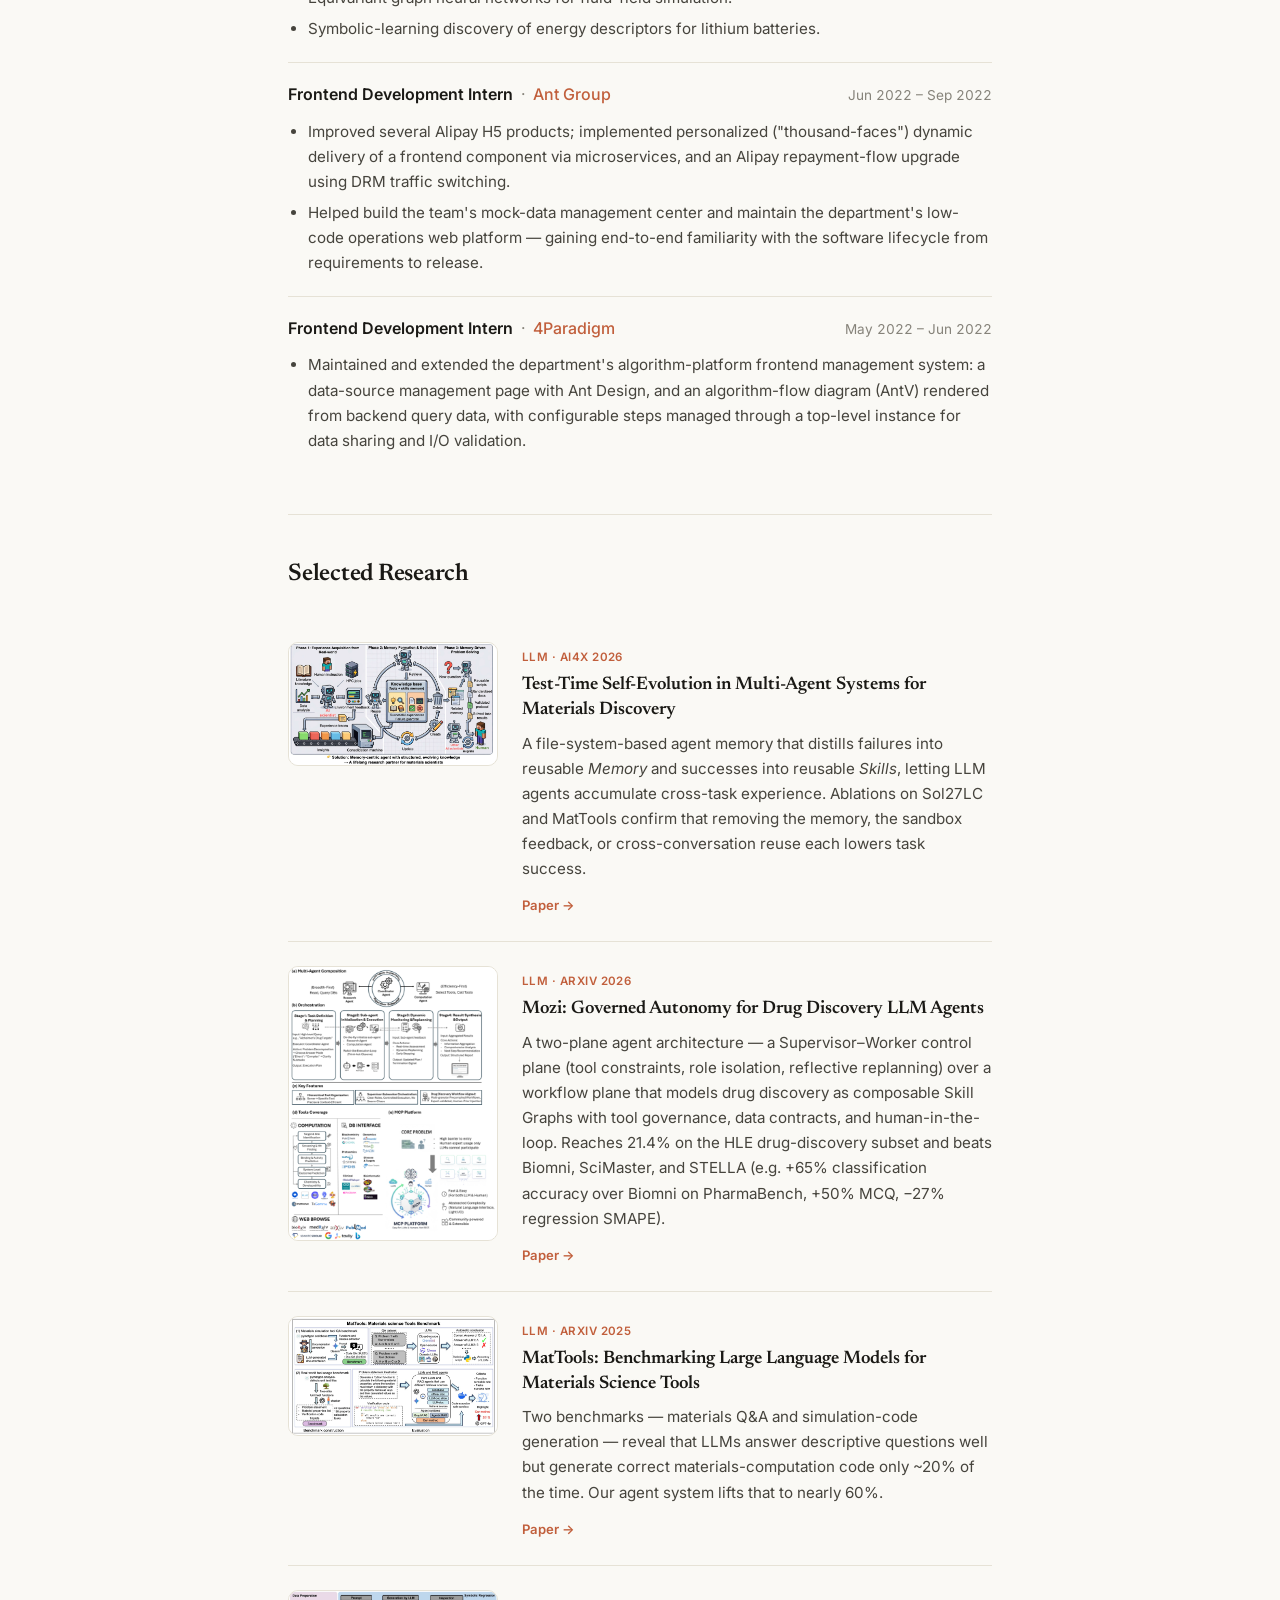
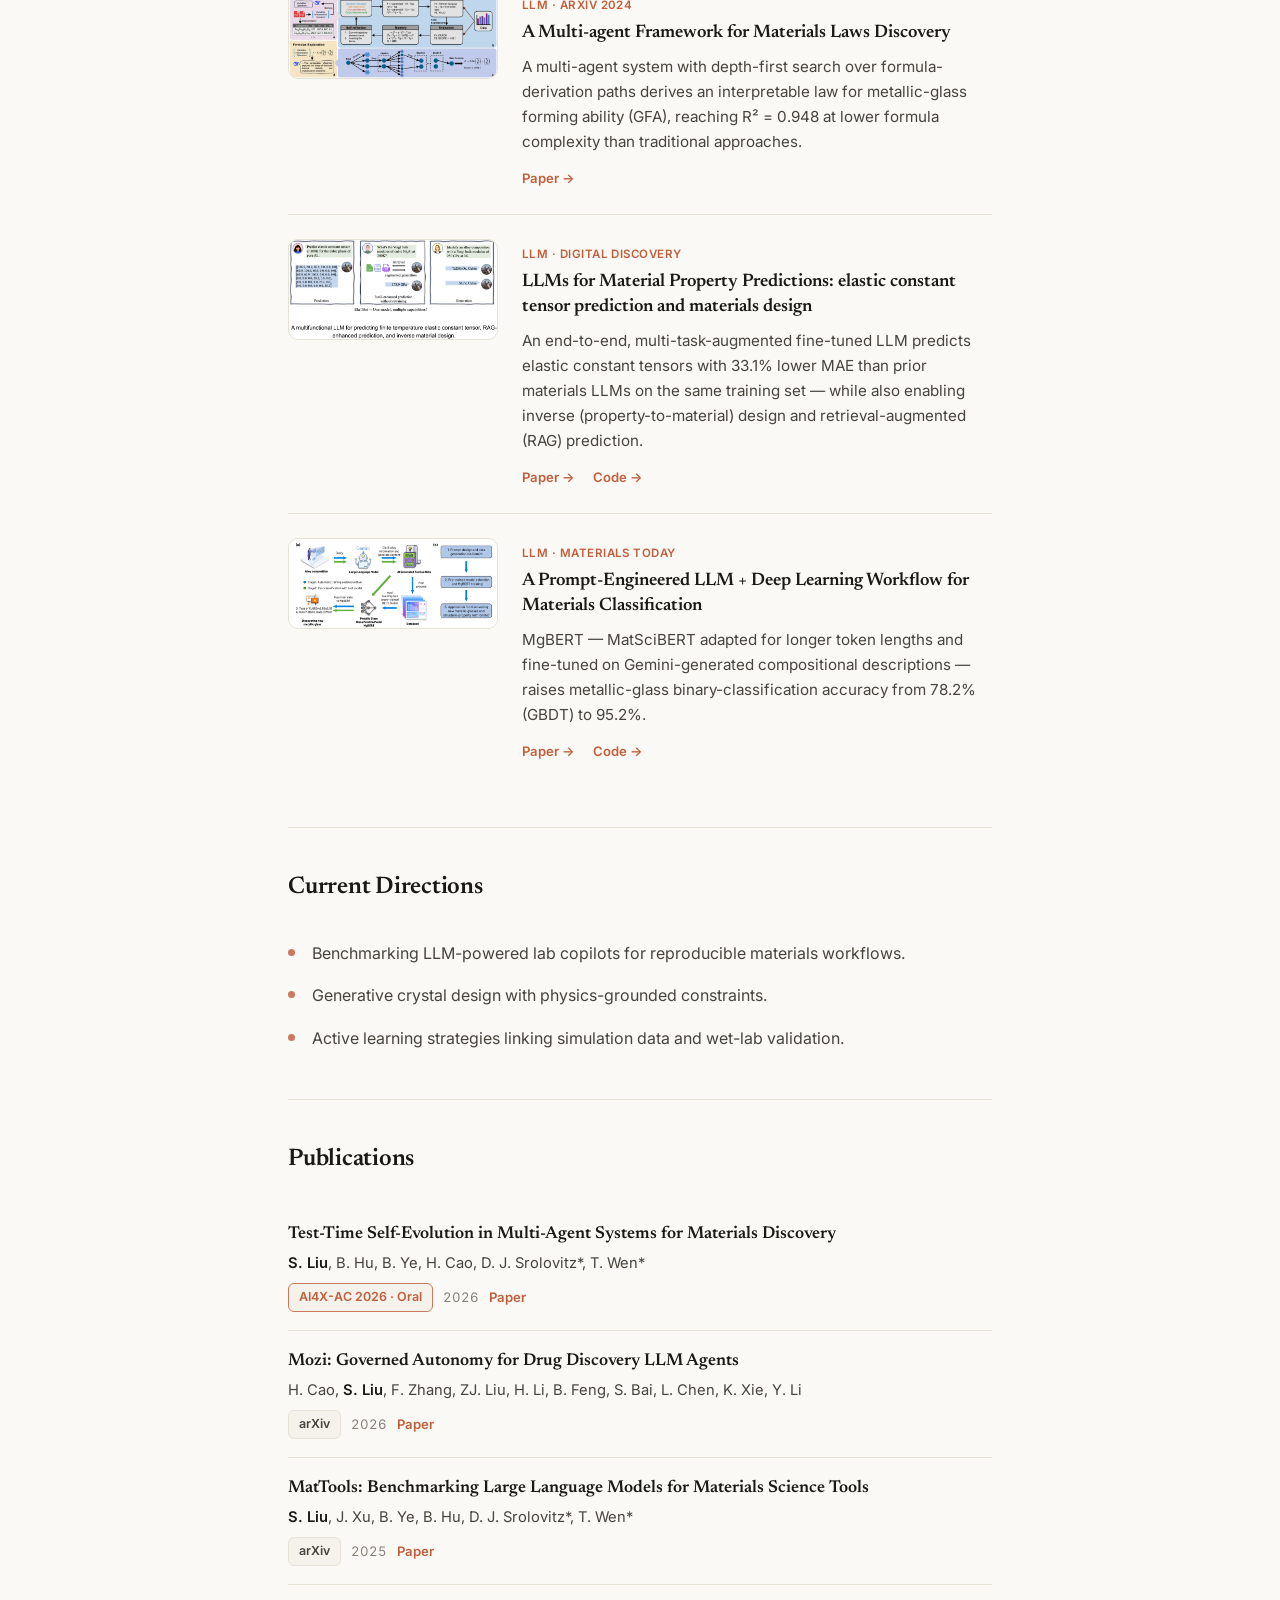
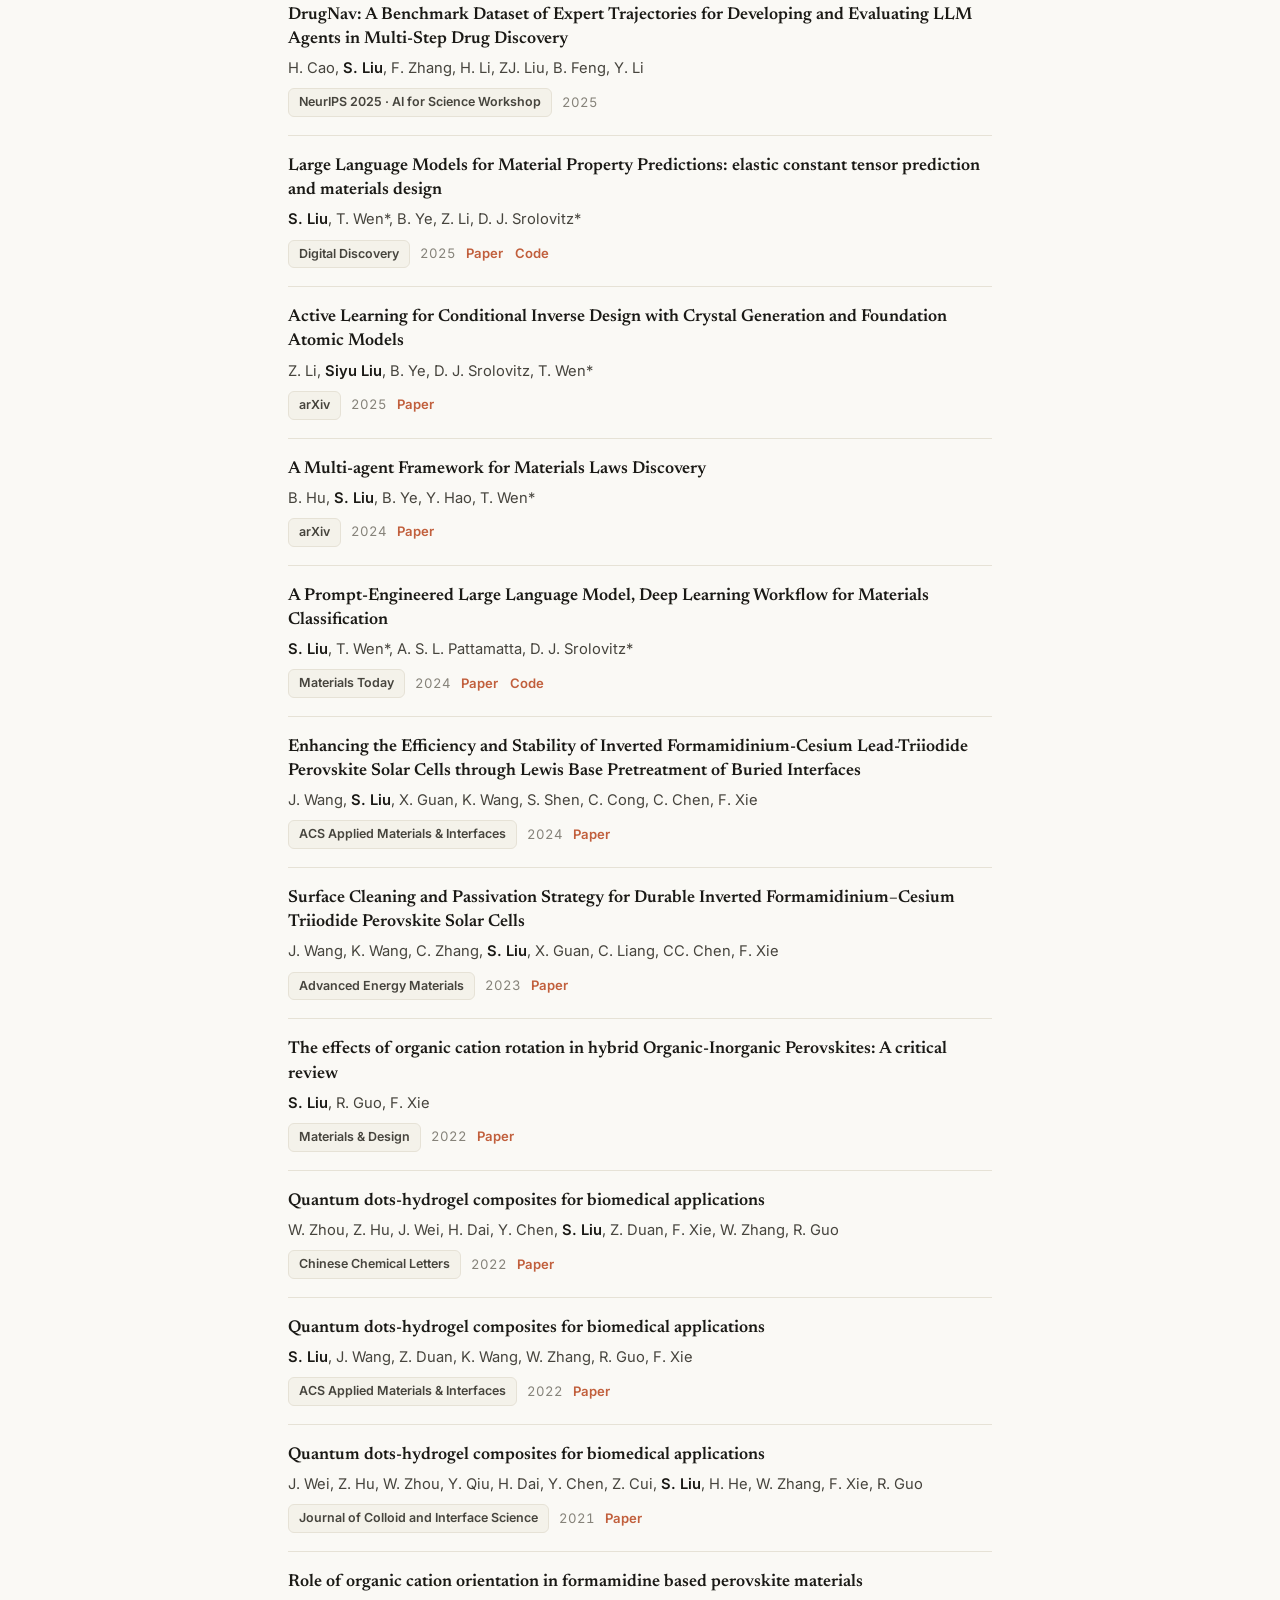
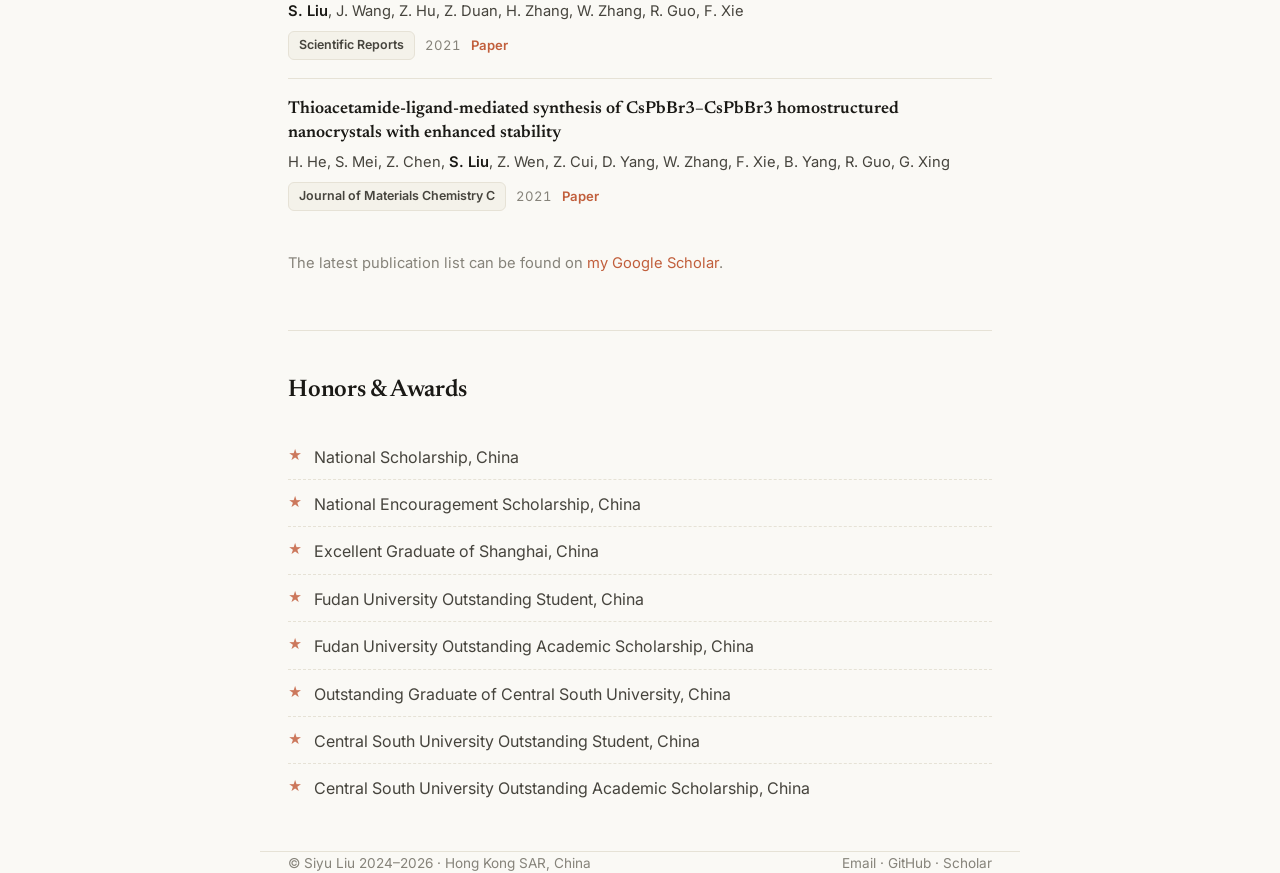
==== commit 9734581c: "Widen nav bar to fix brand/link collision; stop email JS overwriting [at] display Co-Authored-By: Cl" ====
--- a/index.html
+++ b/index.html
@@ -53,19 +53,22 @@
       border-bottom: 1px solid var(--border);
     }
     .nav-inner {
-      max-width: 760px;
+      max-width: 880px;
       margin: 0 auto;
-      padding: 15px 28px;
+      padding: 16px 28px;
       display: flex;
       align-items: center;
       justify-content: space-between;
+      flex-wrap: nowrap;
+      gap: 40px;
     }
     .brand {
       display: inline-flex;
       align-items: center;
       gap: 11px;
+      flex-shrink: 0;
       font-family: var(--serif);
-      font-size: 1.15rem;
+      font-size: 1.1rem;
       font-weight: 600;
       letter-spacing: -0.01em;
       color: var(--ink);
@@ -92,7 +95,7 @@
     }
     .brand-name { transition: color 0.15s ease; white-space: nowrap; }
     .brand:hover .brand-name { color: var(--accent); }
-    .nav-links { display: flex; gap: 26px; }
+    .nav-links { display: flex; gap: 24px; flex-shrink: 0; }
     .nav-links a {
       color: var(--ink-soft);
       font-size: 0.9rem;
@@ -820,10 +823,9 @@
     (function () {
       var at = String.fromCharCode(64);
       document.querySelectorAll('a.js-email').forEach(function (el) {
-        var addr = el.dataset.user + at + el.dataset.domain;
-        el.href = 'mailto:' + addr;
-        var label = el.querySelector('.email-text');
-        if (label) { label.textContent = addr; }
+        // Set the working mailto href only; leave the visible "[at]" text as-is
+        // so the plain address never renders (or sits) in the DOM for scrapers.
+        el.href = 'mailto:' + el.dataset.user + at + el.dataset.domain;
       });
     })();
 
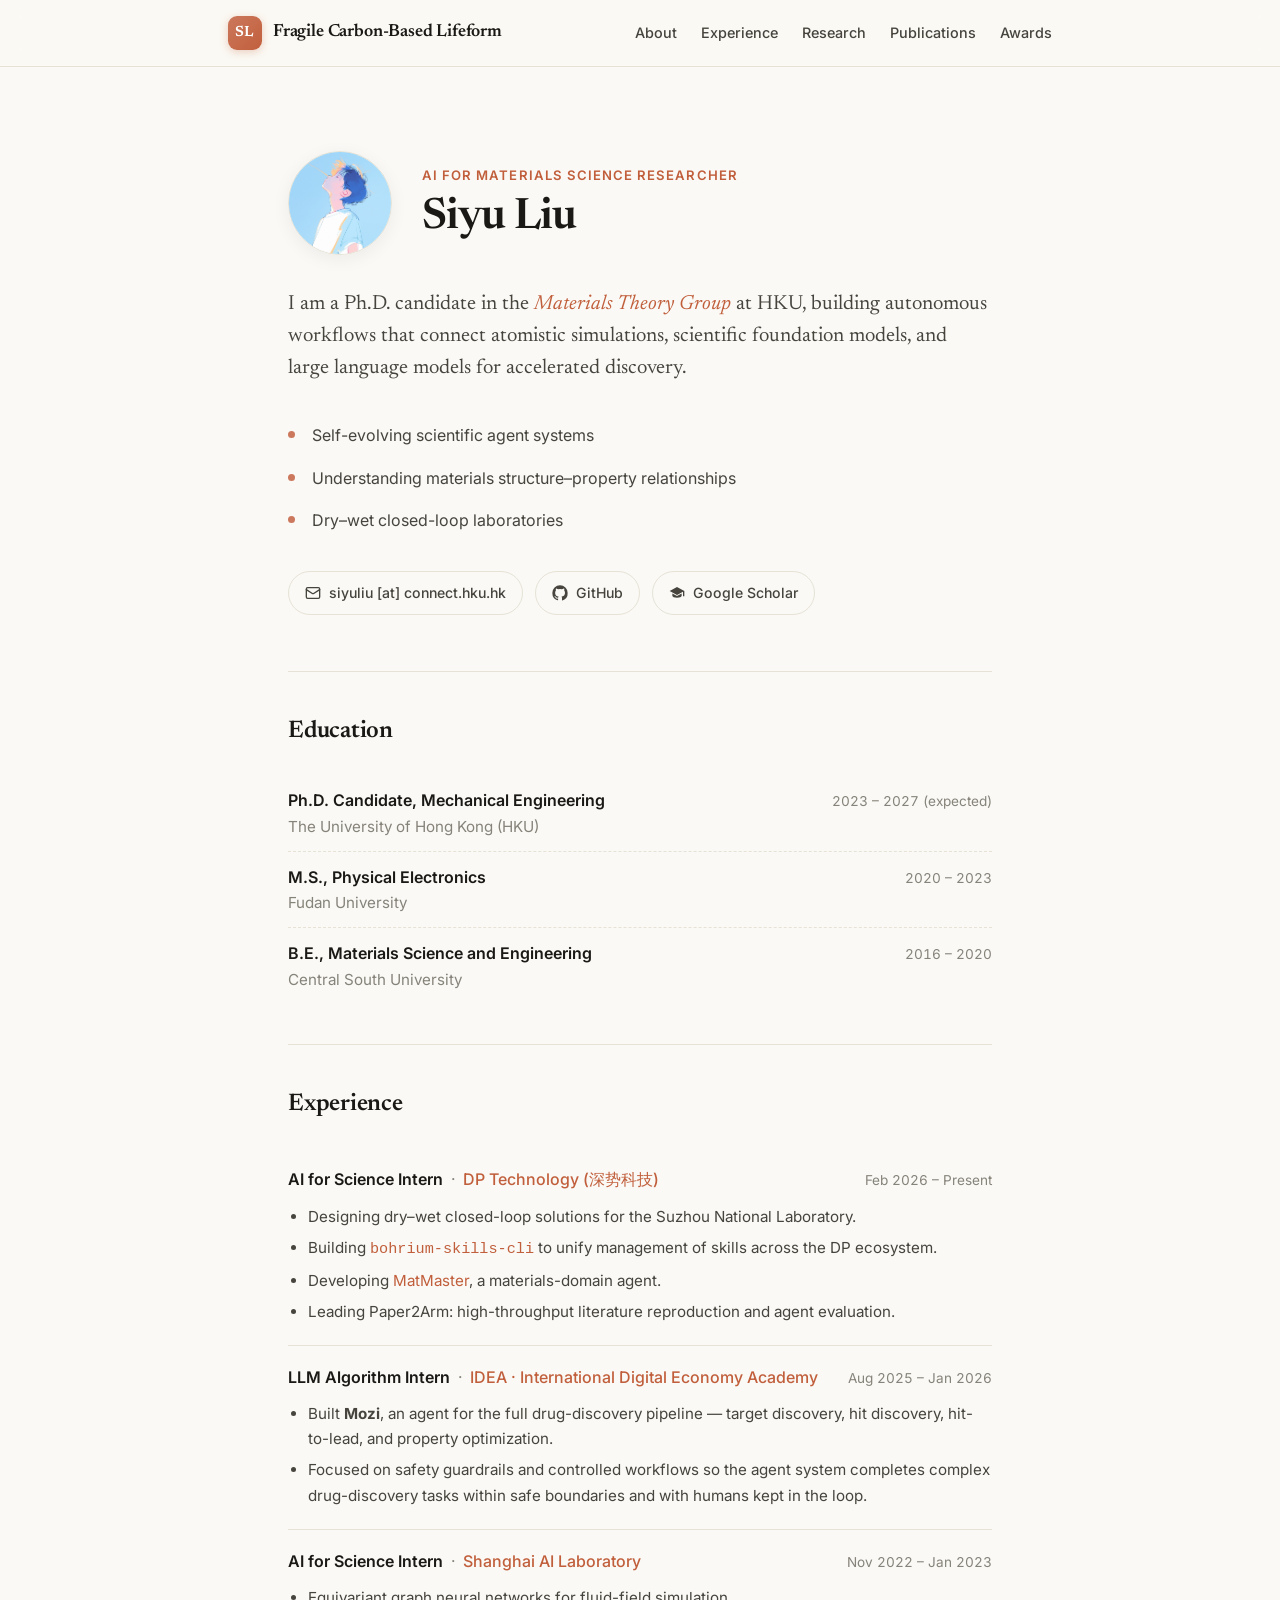
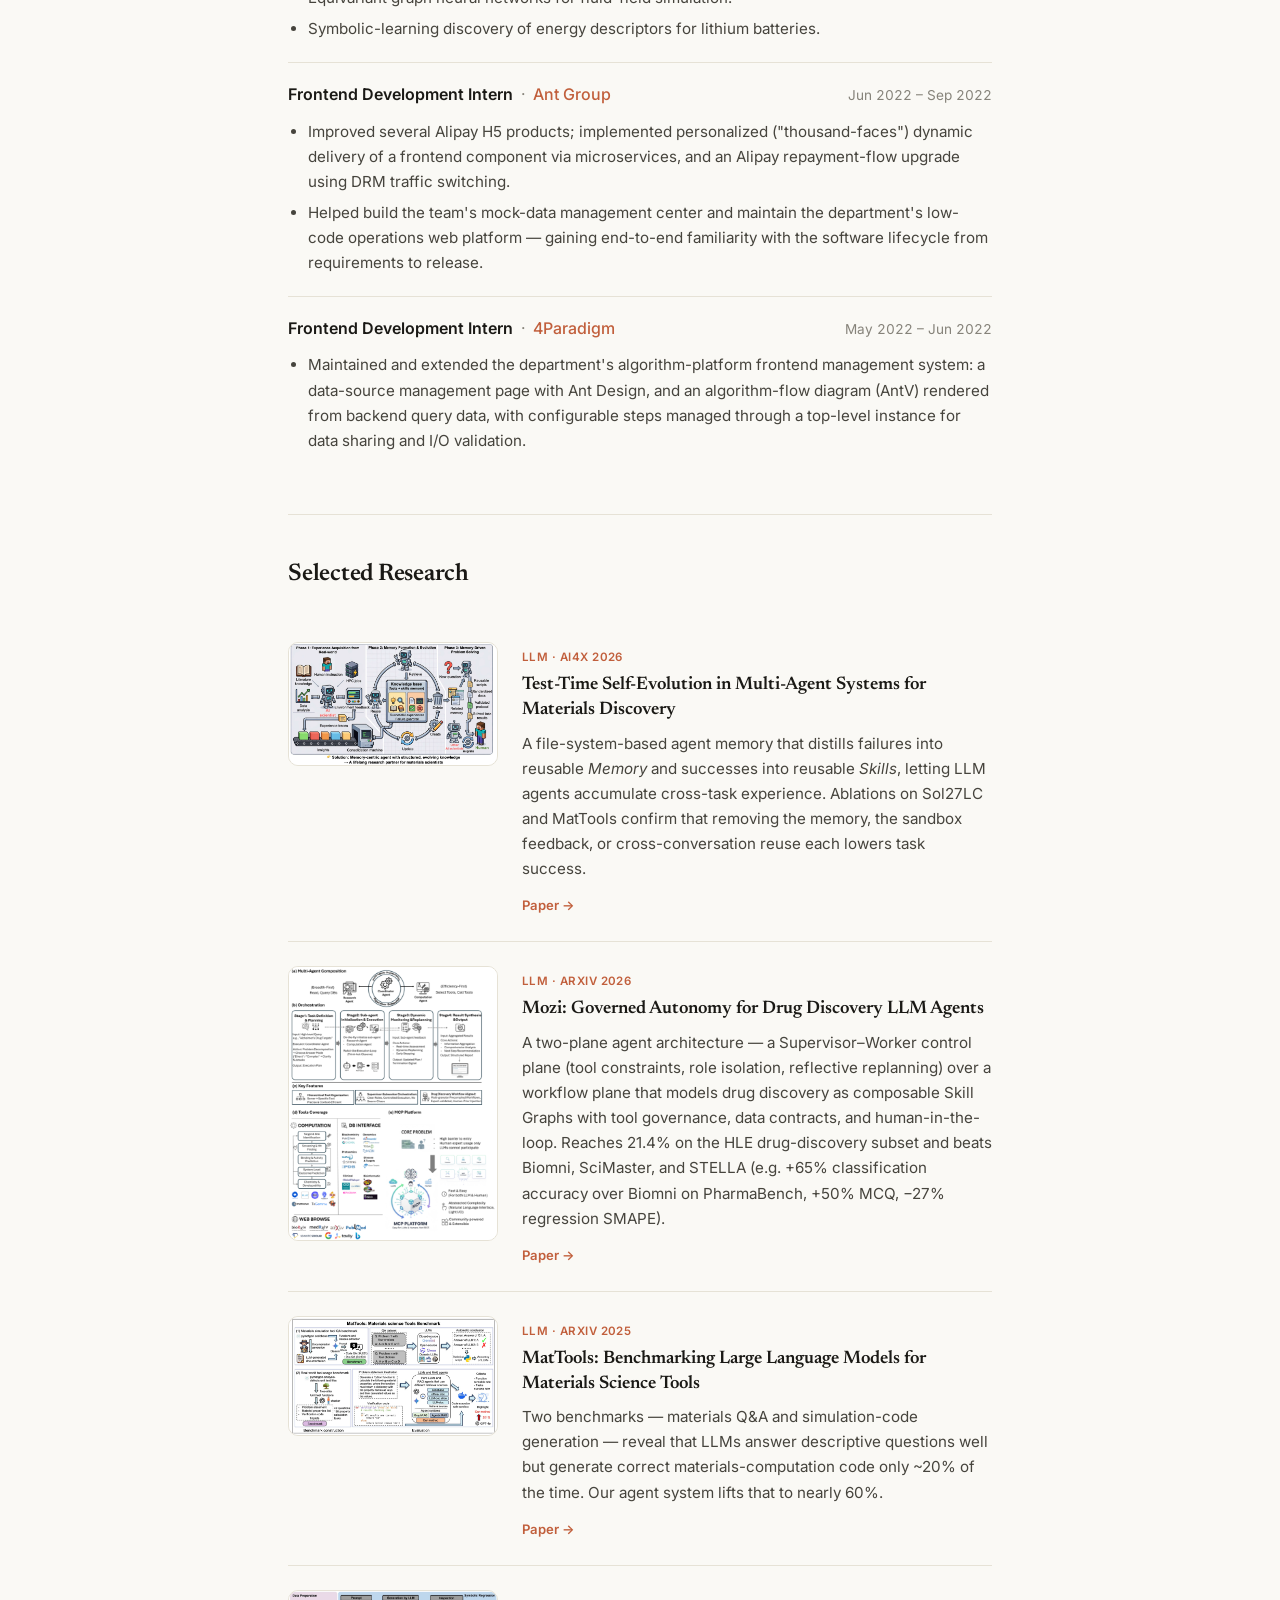
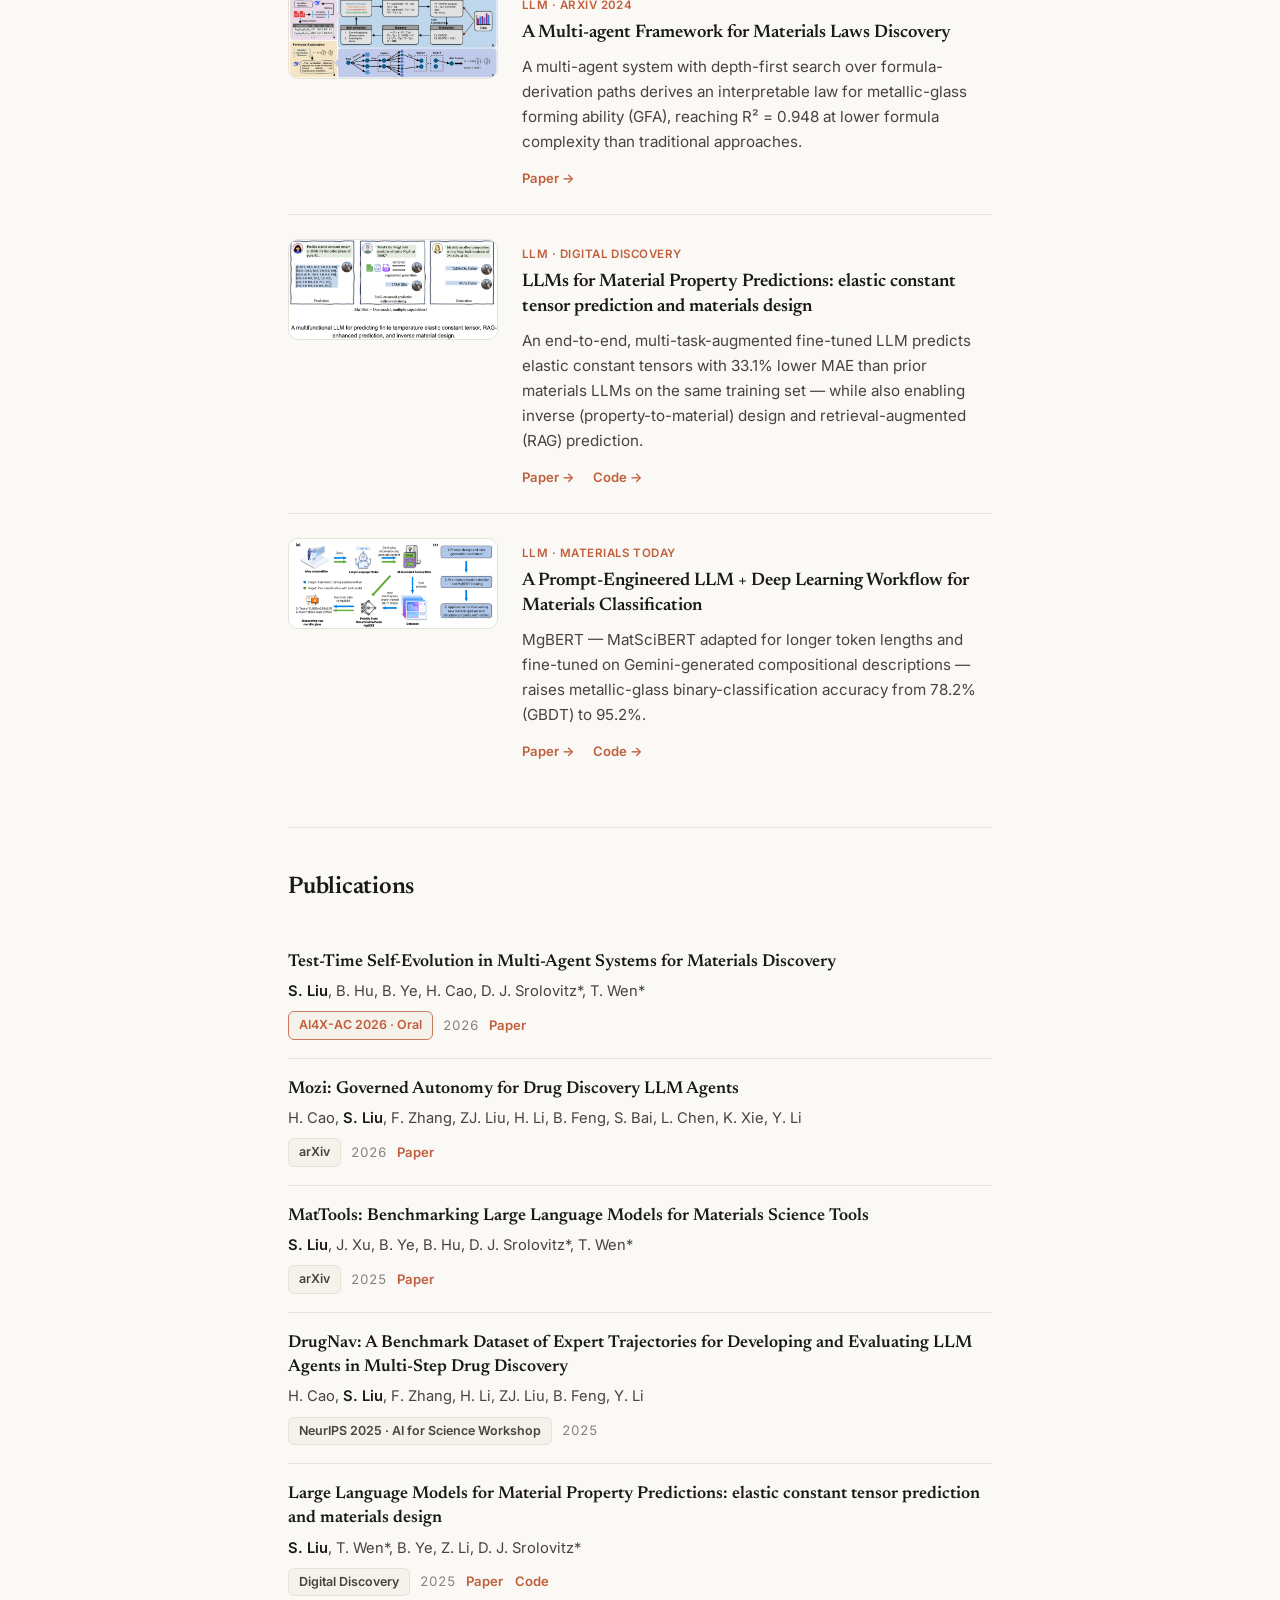
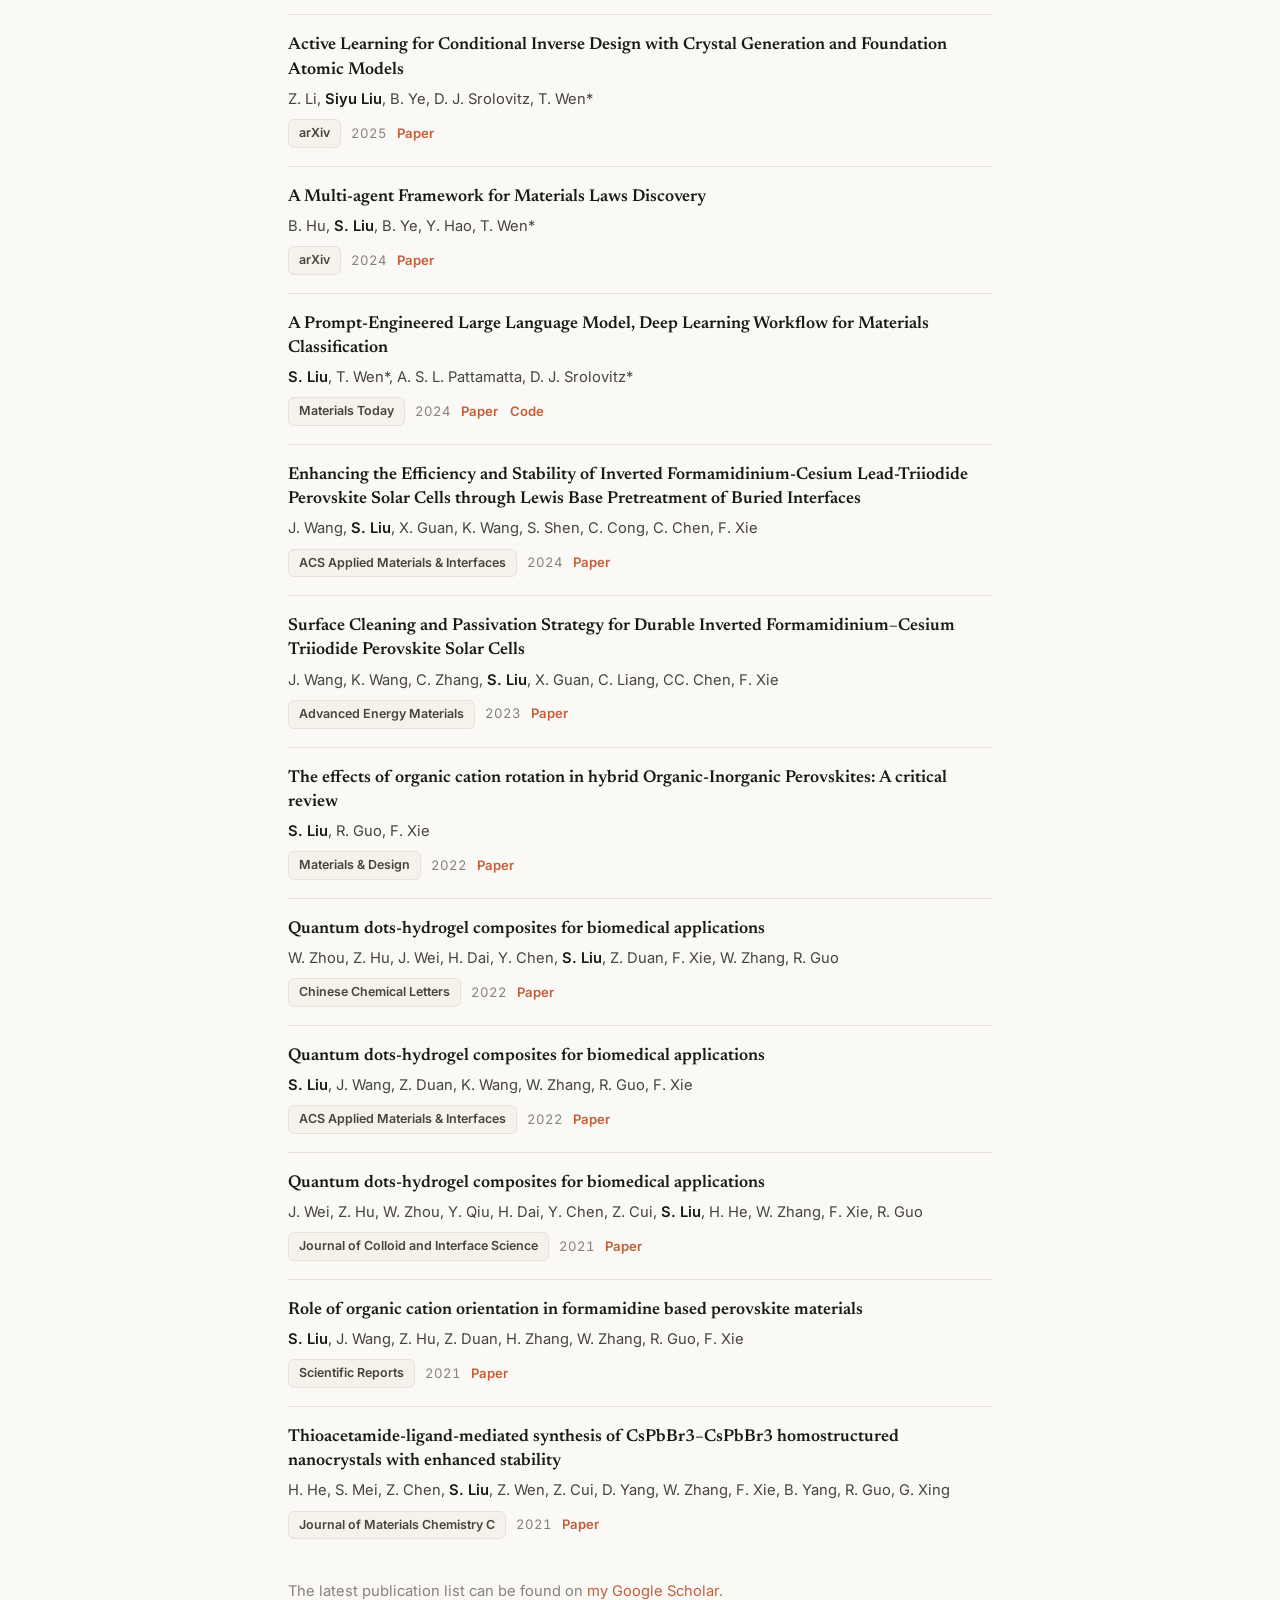
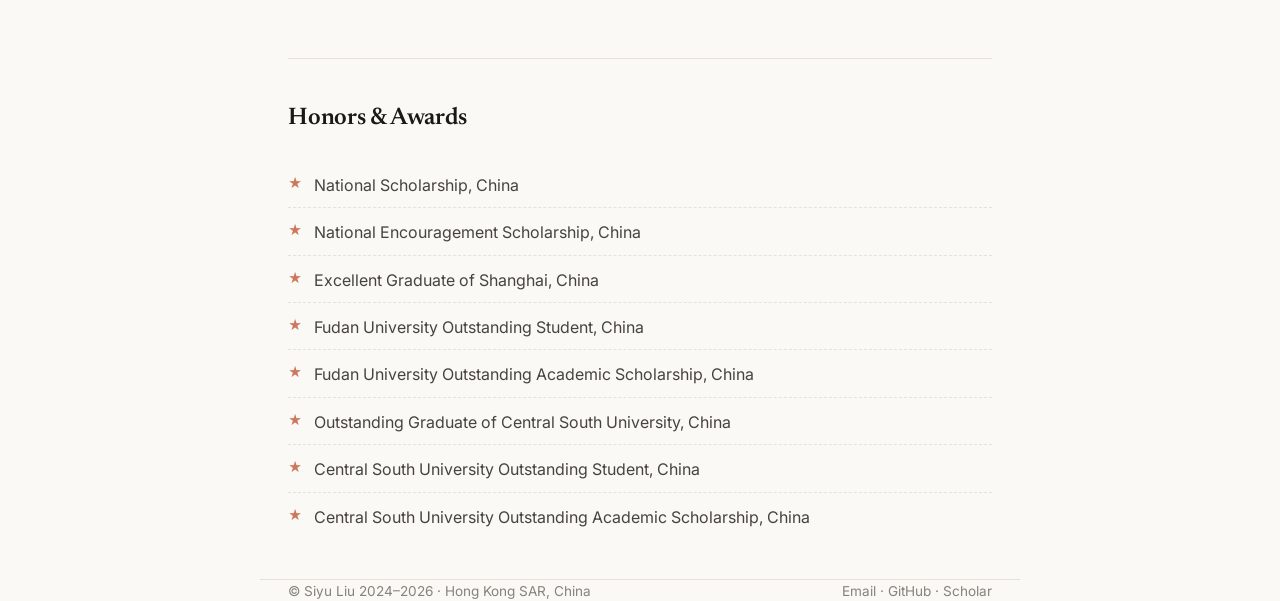
==== commit 63a772f1: "Remove Current Directions section Co-Authored-By: Claude Opus 4.8 <noreply@anthropic.com>" ====
--- a/index.html
+++ b/index.html
@@ -600,16 +600,6 @@
           </div>
         </div>
       </article>
-    </section>
-
-    <!-- Current Directions -->
-    <section id="directions">
-      <h2 class="section-title">Current Directions</h2>
-      <ul class="research-list">
-        <li>Benchmarking LLM-powered lab copilots for reproducible materials workflows.</li>
-        <li>Generative crystal design with physics-grounded constraints.</li>
-        <li>Active learning strategies linking simulation data and wet-lab validation.</li>
-      </ul>
     </section>
 
     <!-- Publications -->
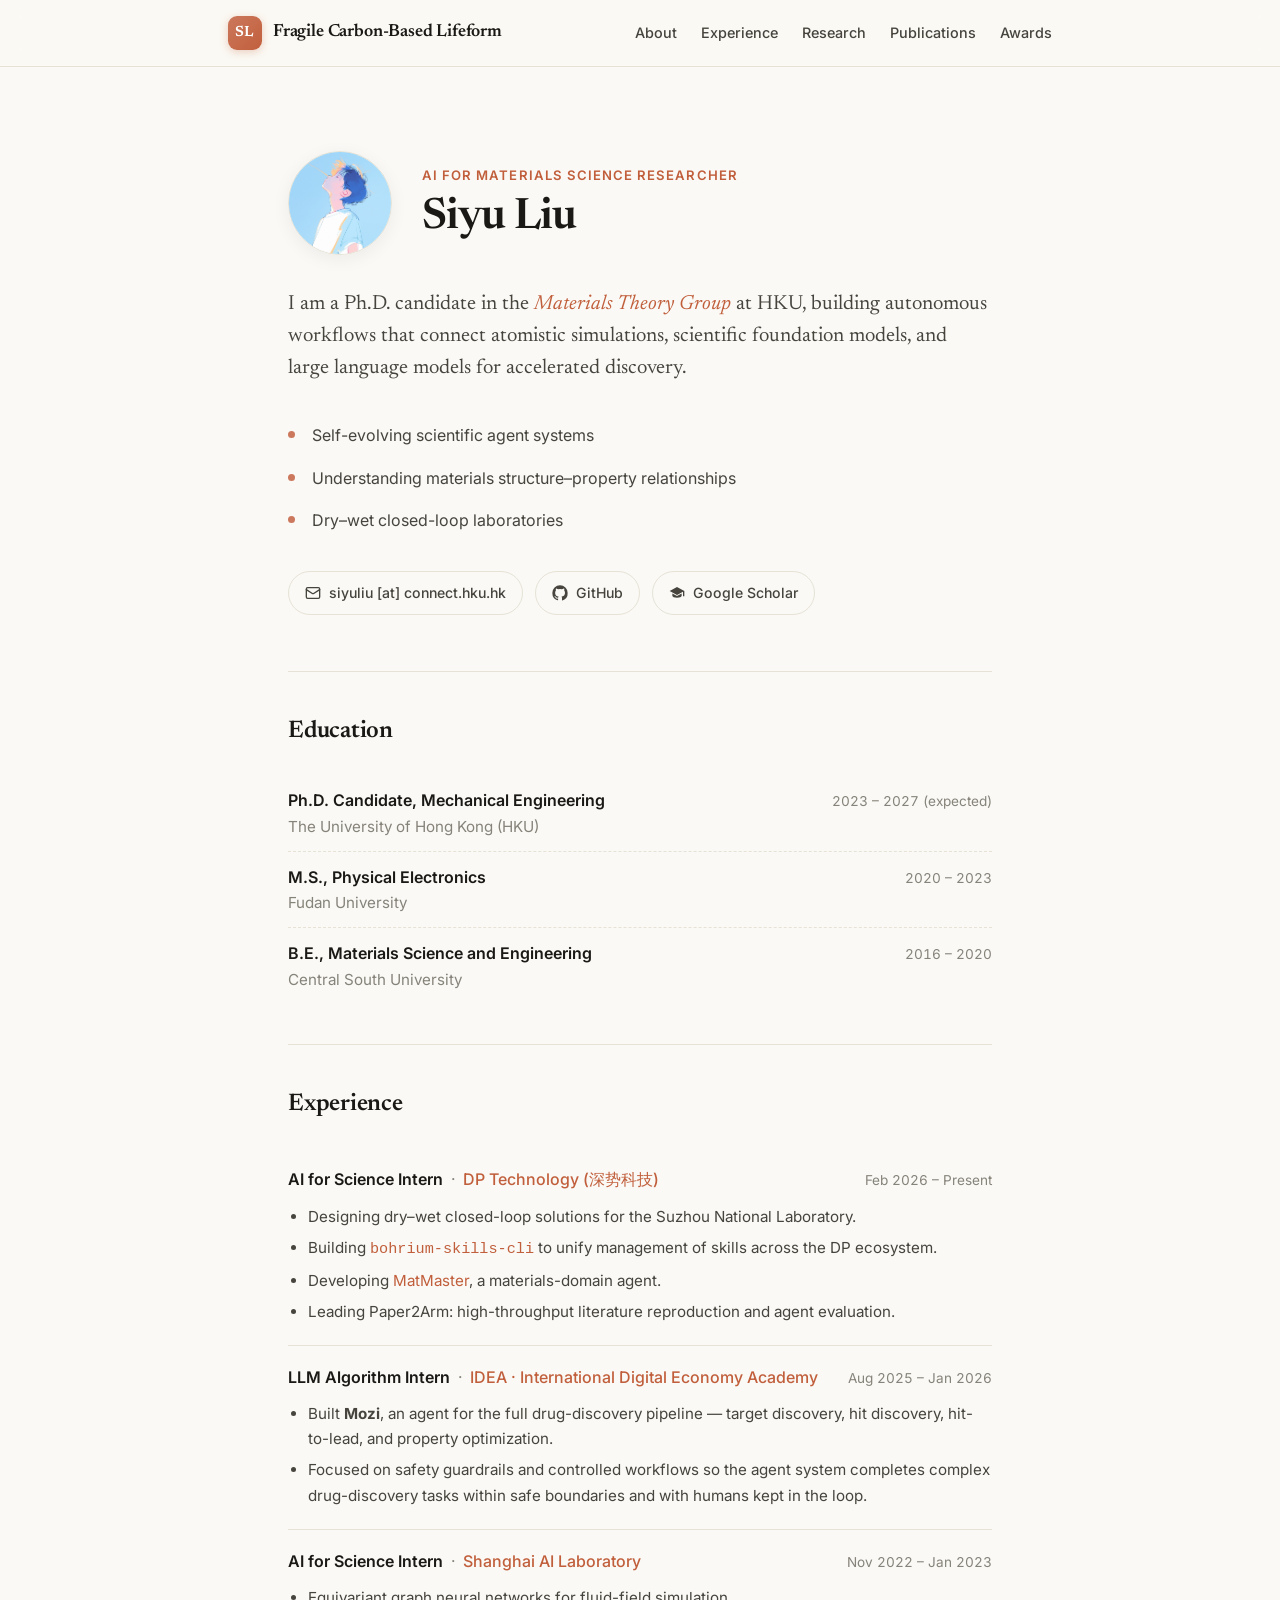
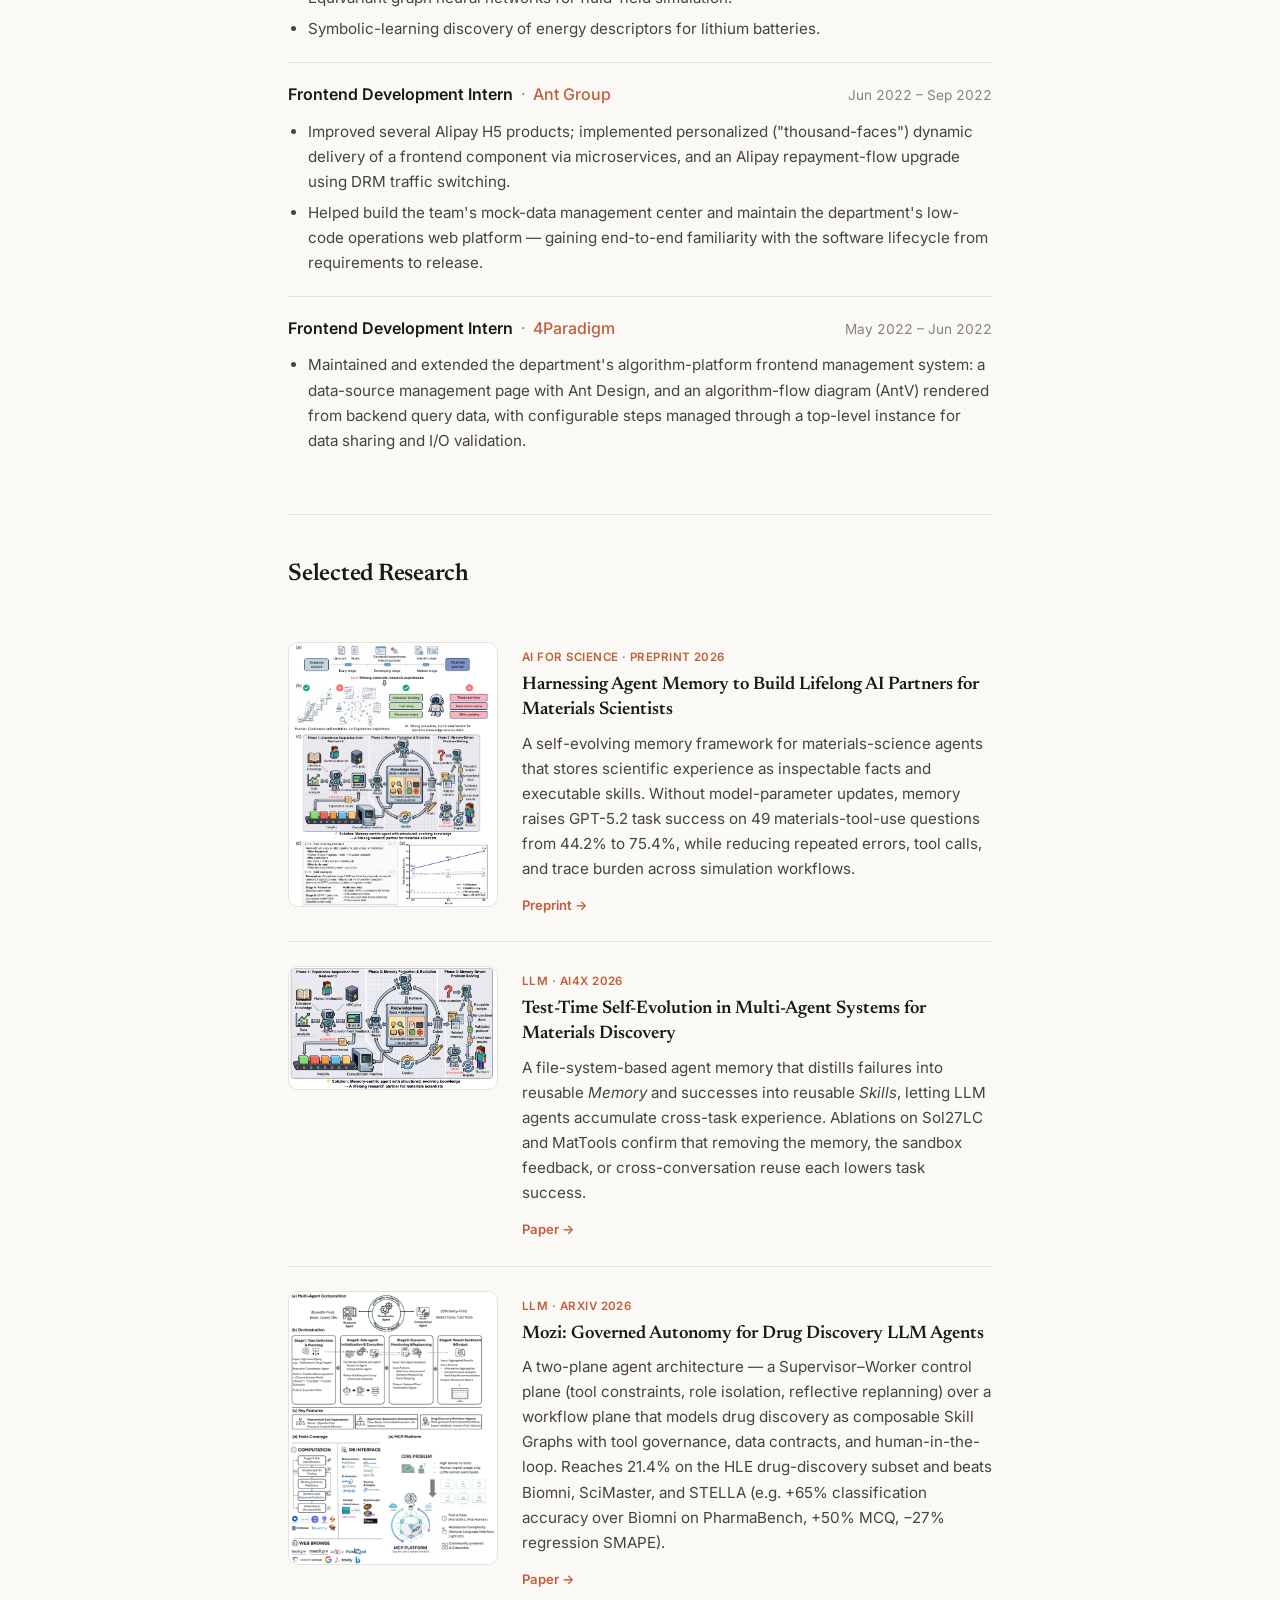
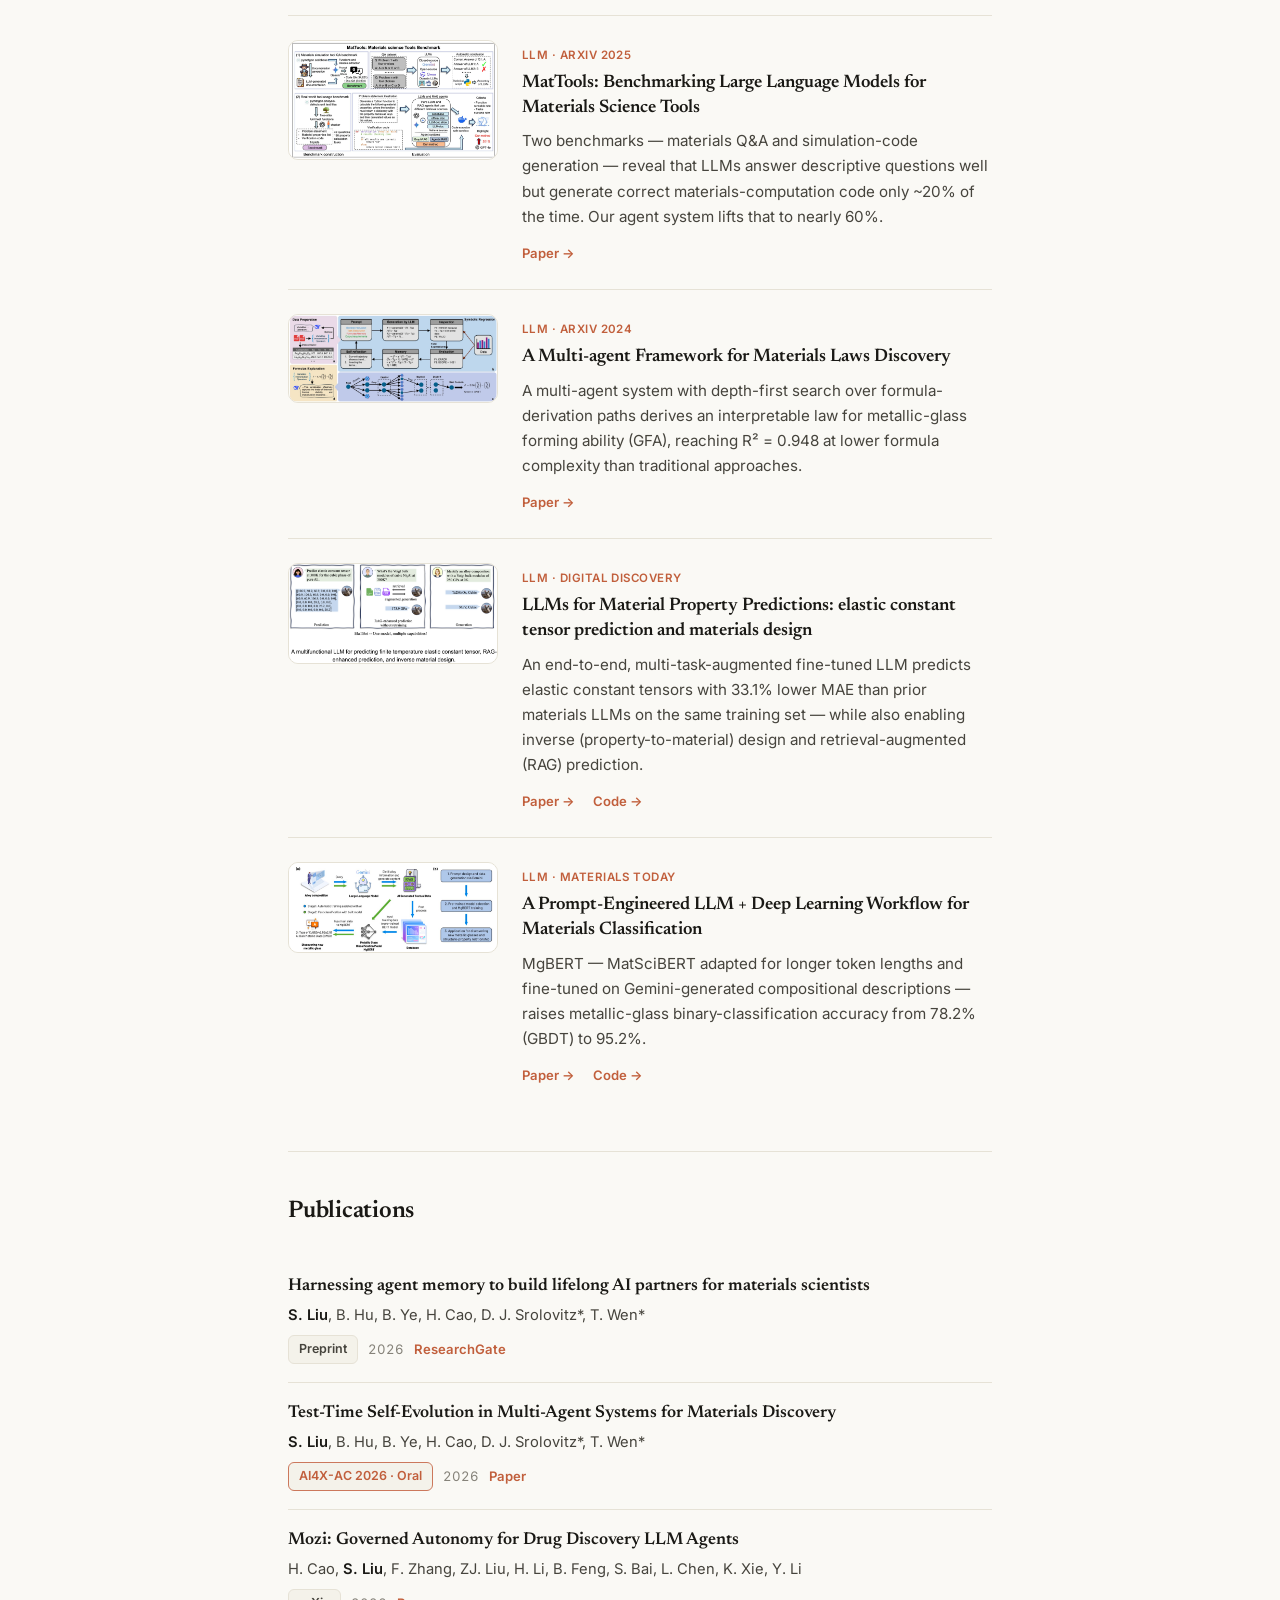
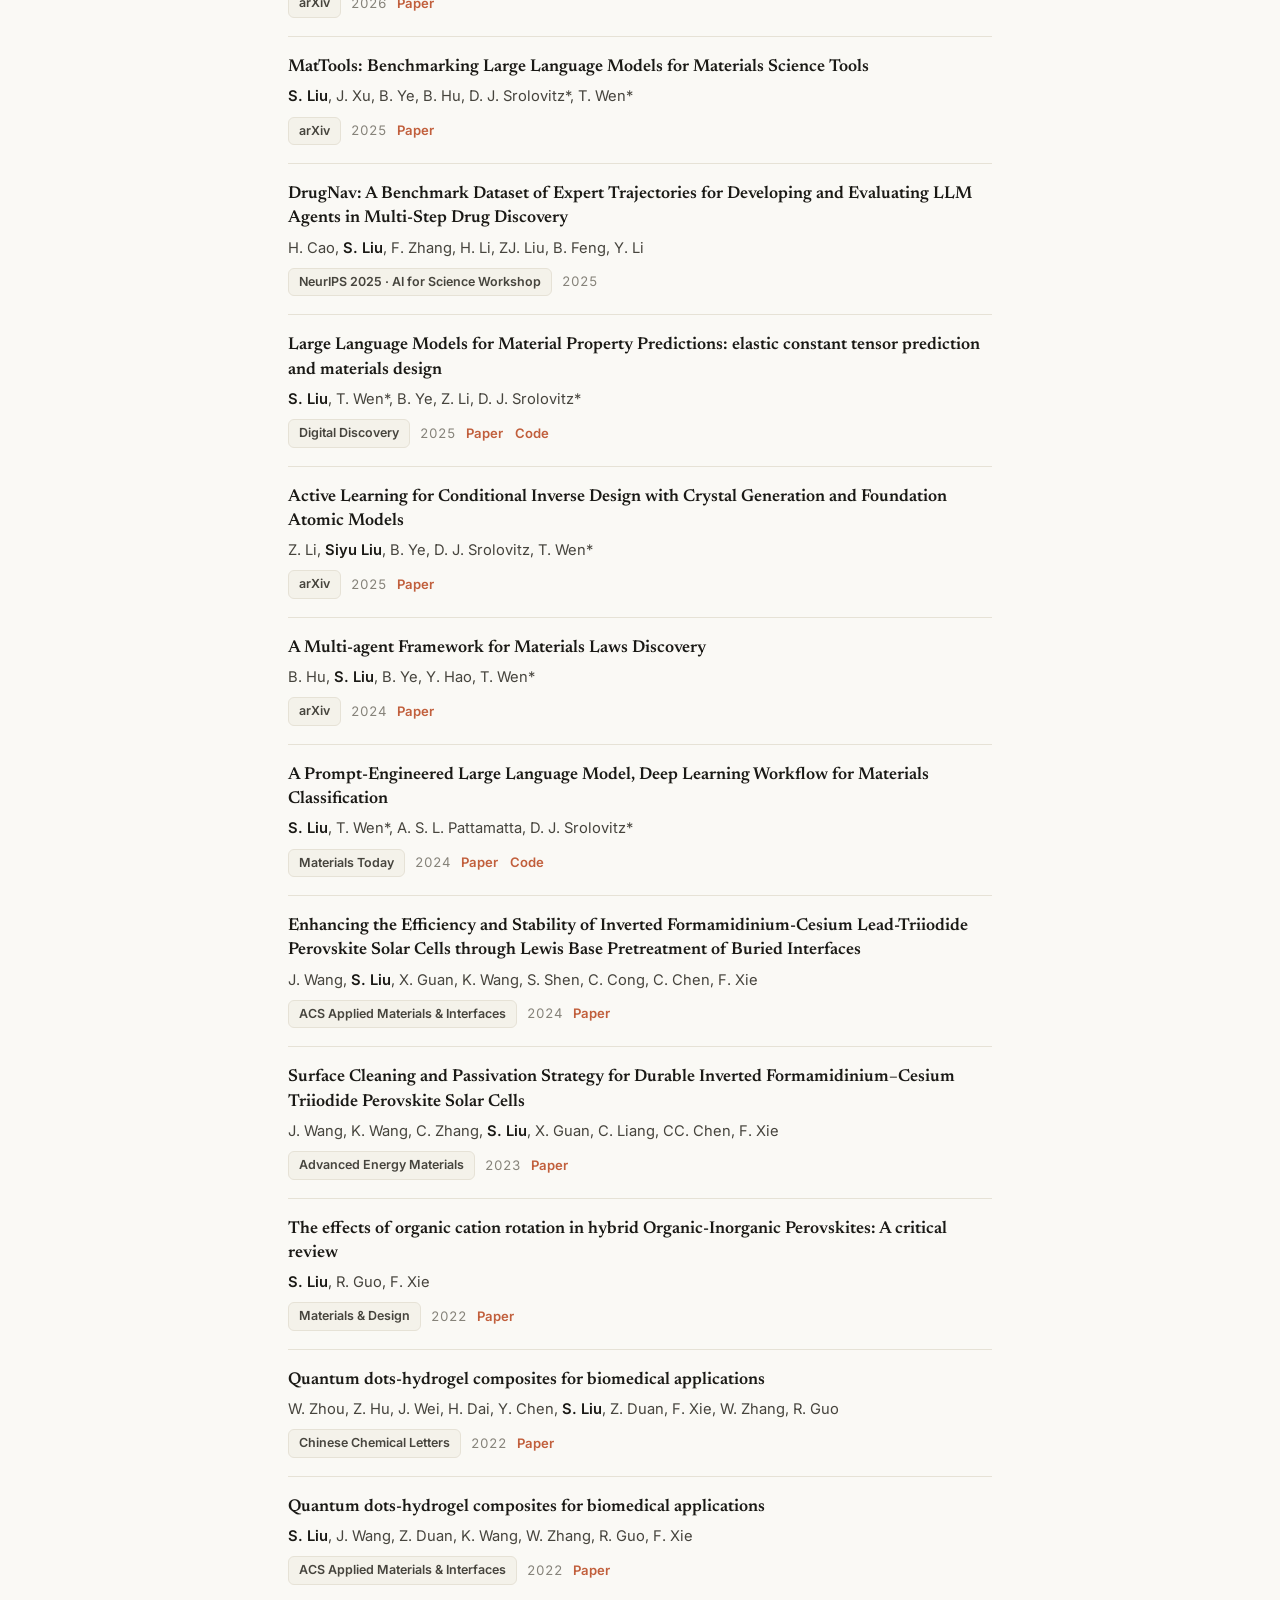
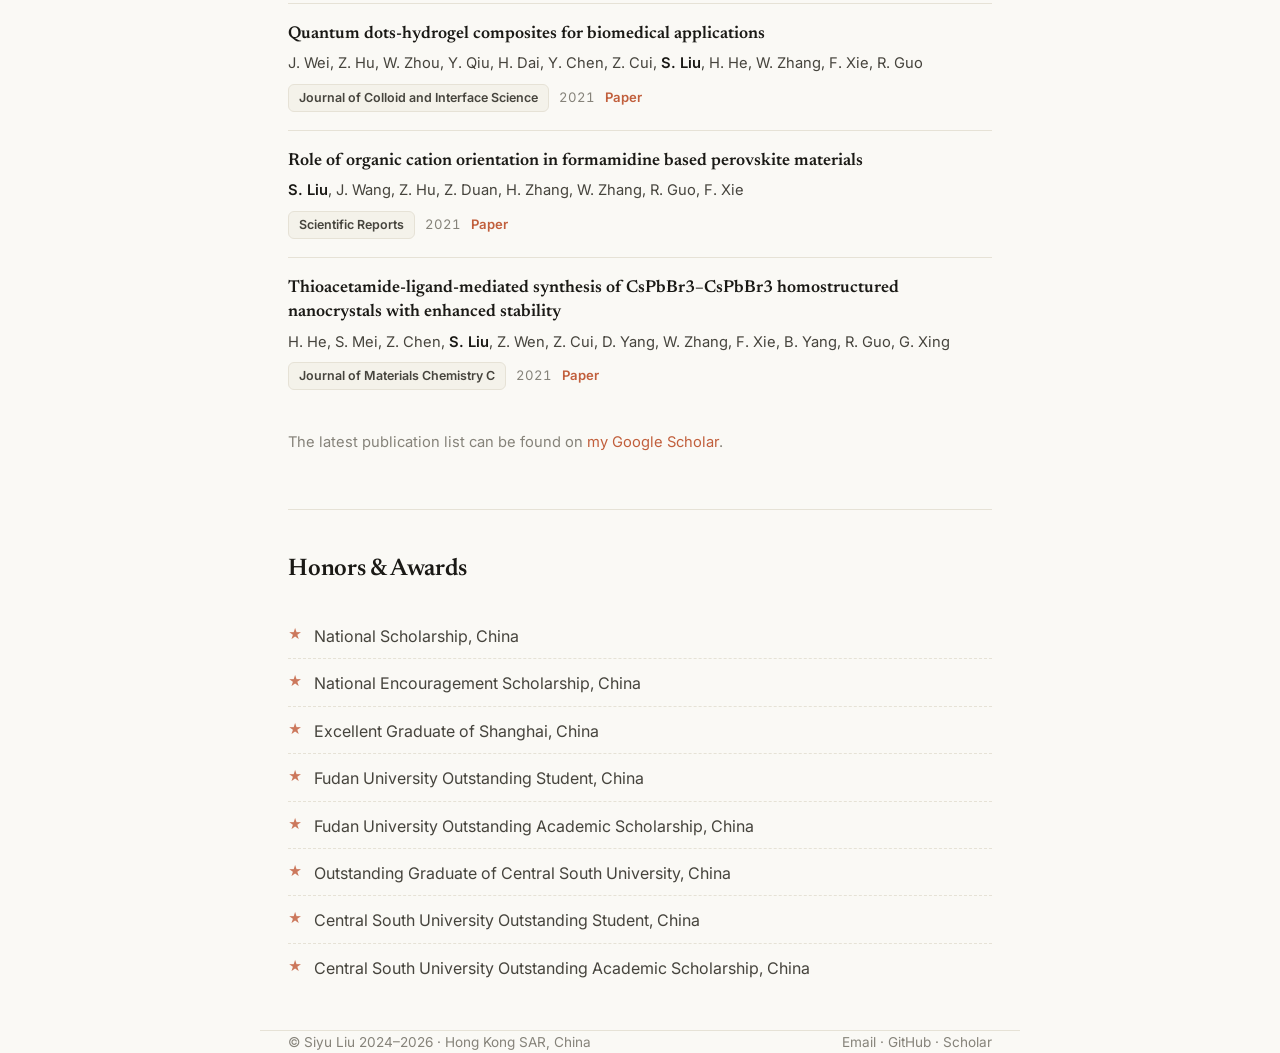
==== commit e06d28ed: "Add lifelong agent memory preprint" ====
--- a/index.html
+++ b/index.html
@@ -362,8 +362,9 @@
     footer a:hover { color: var(--accent); }
 
     @media (max-width: 560px) {
-      .nav-links { gap: 15px; }
-      .nav-links a:nth-child(n+4) { display: none; }
+      .nav-inner { gap: 12px; }
+      .nav-links { gap: 12px; }
+      .nav-links a:nth-child(n+2) { display: none; }
       .brand { font-size: 0.98rem; gap: 8px; }
       .brand-mark { width: 30px; height: 30px; font-size: 0.82rem; }
       .hero { padding: 56px 0 40px; }
@@ -524,6 +525,18 @@
       <h2 class="section-title">Selected Research</h2>
 
       <article class="hl">
+        <a class="hl-fig" href="https://www.researchgate.net/publication/410043875_Harnessing_agent_memory_to_build_lifelong_AI_partners_for_materials_scientists" target="_blank" rel="noopener">
+          <img src="static/assets/img/papers/memory-centric.png" alt="Memory-centric self-evolving agent for lifelong materials research" loading="lazy" />
+        </a>
+        <div class="hl-body">
+          <span class="hl-tag">AI for Science · Preprint 2026</span>
+          <h3 class="hl-title">Harnessing Agent Memory to Build Lifelong AI Partners for Materials Scientists</h3>
+          <p class="hl-summary">A self-evolving memory framework for materials-science agents that stores scientific experience as inspectable facts and executable skills. Without model-parameter updates, memory raises GPT-5.2 task success on 49 materials-tool-use questions from 44.2% to 75.4%, while reducing repeated errors, tool calls, and trace burden across simulation workflows.</p>
+          <div class="hl-links"><a href="https://www.researchgate.net/publication/410043875_Harnessing_agent_memory_to_build_lifelong_AI_partners_for_materials_scientists" target="_blank" rel="noopener">Preprint →</a></div>
+        </div>
+      </article>
+
+      <article class="hl">
         <a class="hl-fig" href="https://openreview.net/forum?id=qqT5zb5dnq" target="_blank" rel="noopener">
           <img src="static/assets/img/papers/test-time.png" alt="Test-Time Self-Evolution overview figure" loading="lazy" />
         </a>
@@ -605,6 +618,16 @@
     <!-- Publications -->
     <section id="publications">
       <h2 class="section-title">Publications</h2>
+
+      <div class="pub">
+        <p class="pub-title">Harnessing agent memory to build lifelong AI partners for materials scientists</p>
+        <p class="pub-authors"><span class="me">S. Liu</span>, B. Hu, B. Ye, H. Cao, D. J. Srolovitz*, T. Wen*</p>
+        <div class="pub-meta">
+          <span class="venue">Preprint</span>
+          <span class="pub-year">2026</span>
+          <span class="pub-links"><a href="https://www.researchgate.net/publication/410043875_Harnessing_agent_memory_to_build_lifelong_AI_partners_for_materials_scientists" target="_blank" rel="noopener">ResearchGate</a></span>
+        </div>
+      </div>
 
       <div class="pub">
         <p class="pub-title">Test-Time Self-Evolution in Multi-Agent Systems for Materials Discovery</p>
